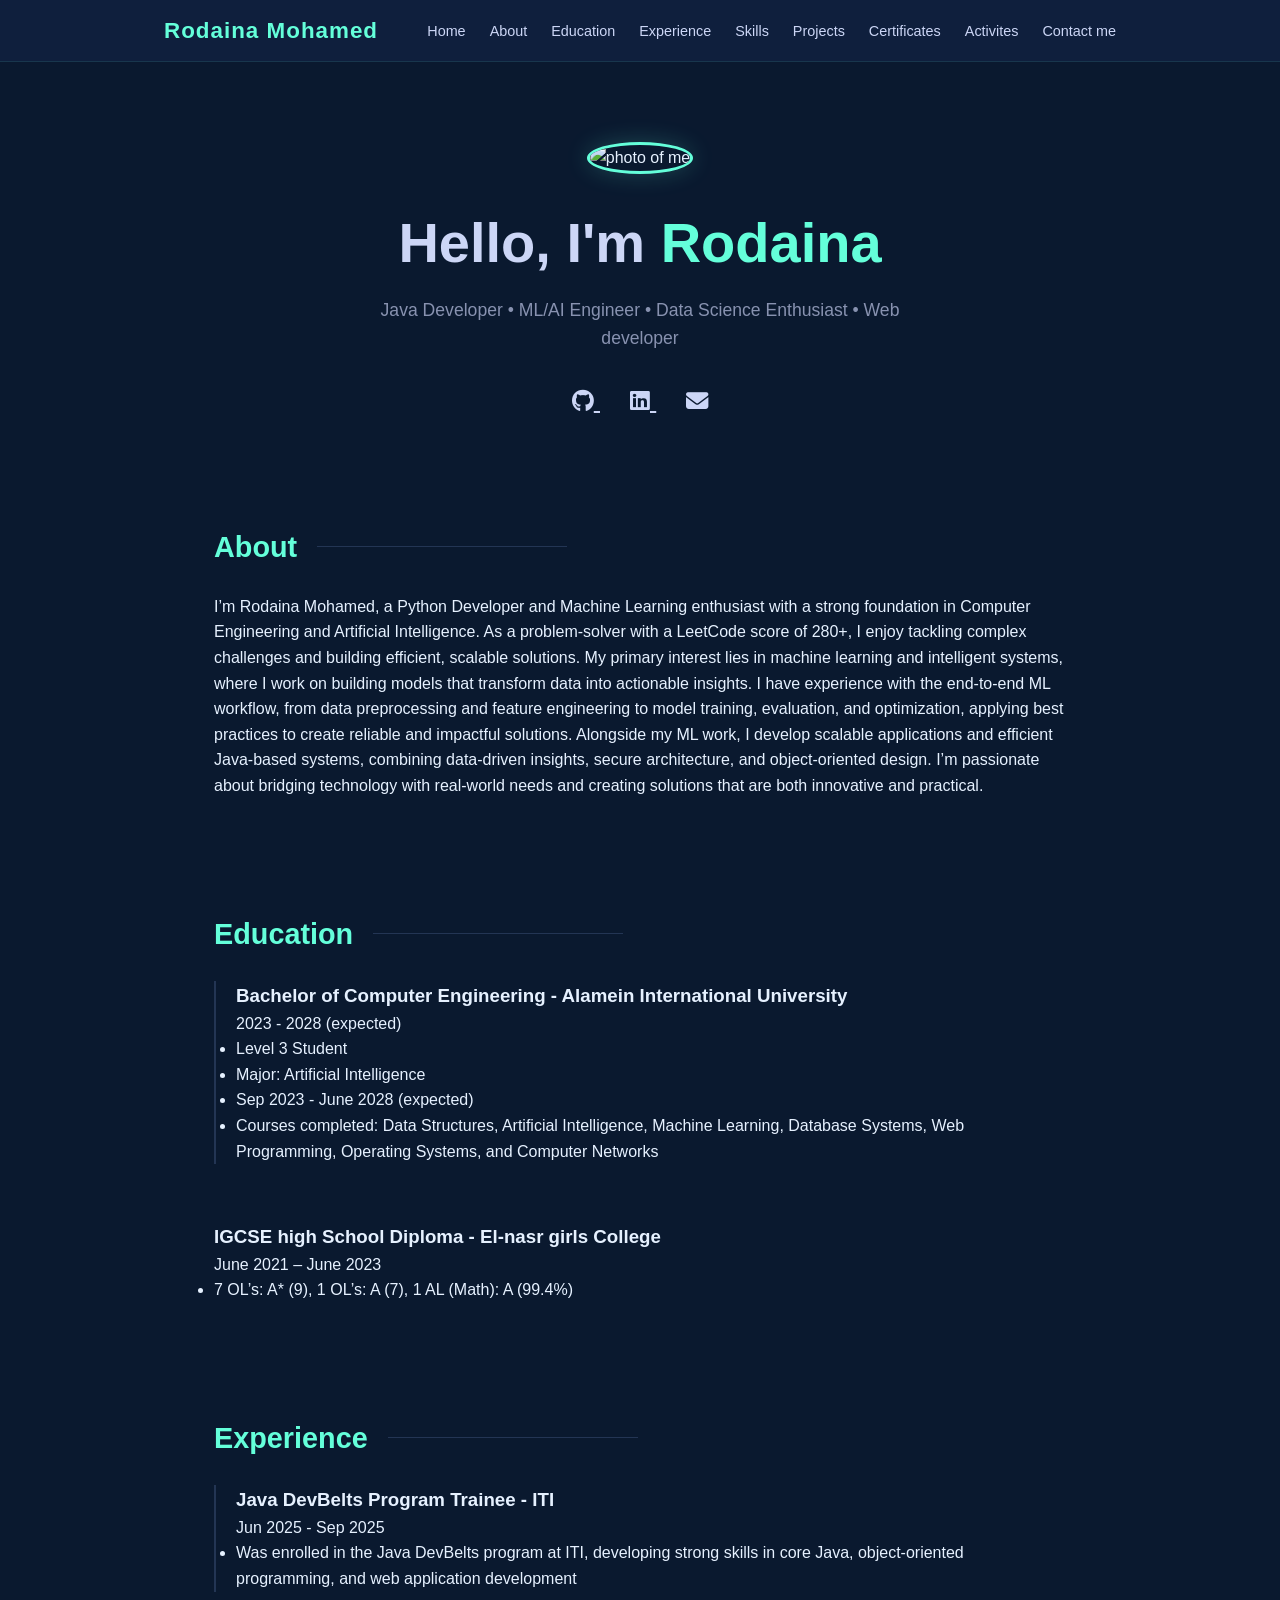
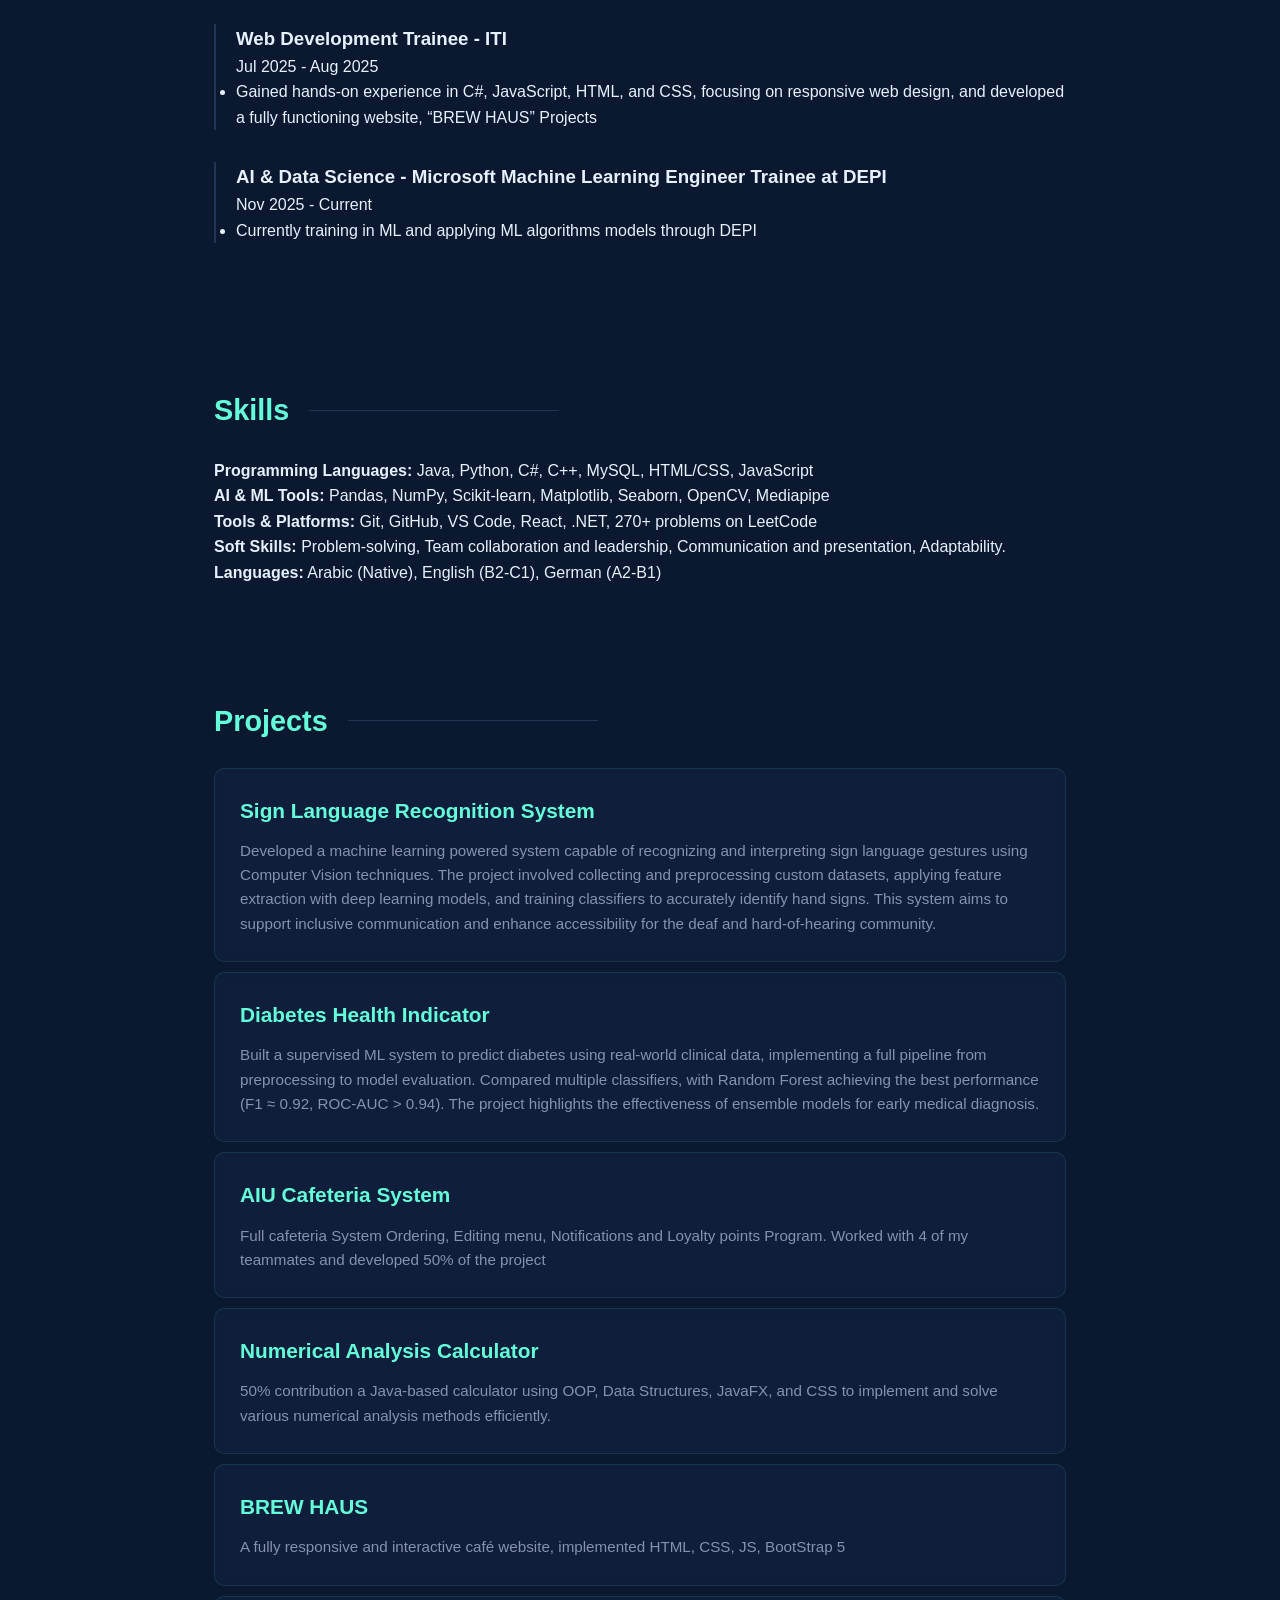
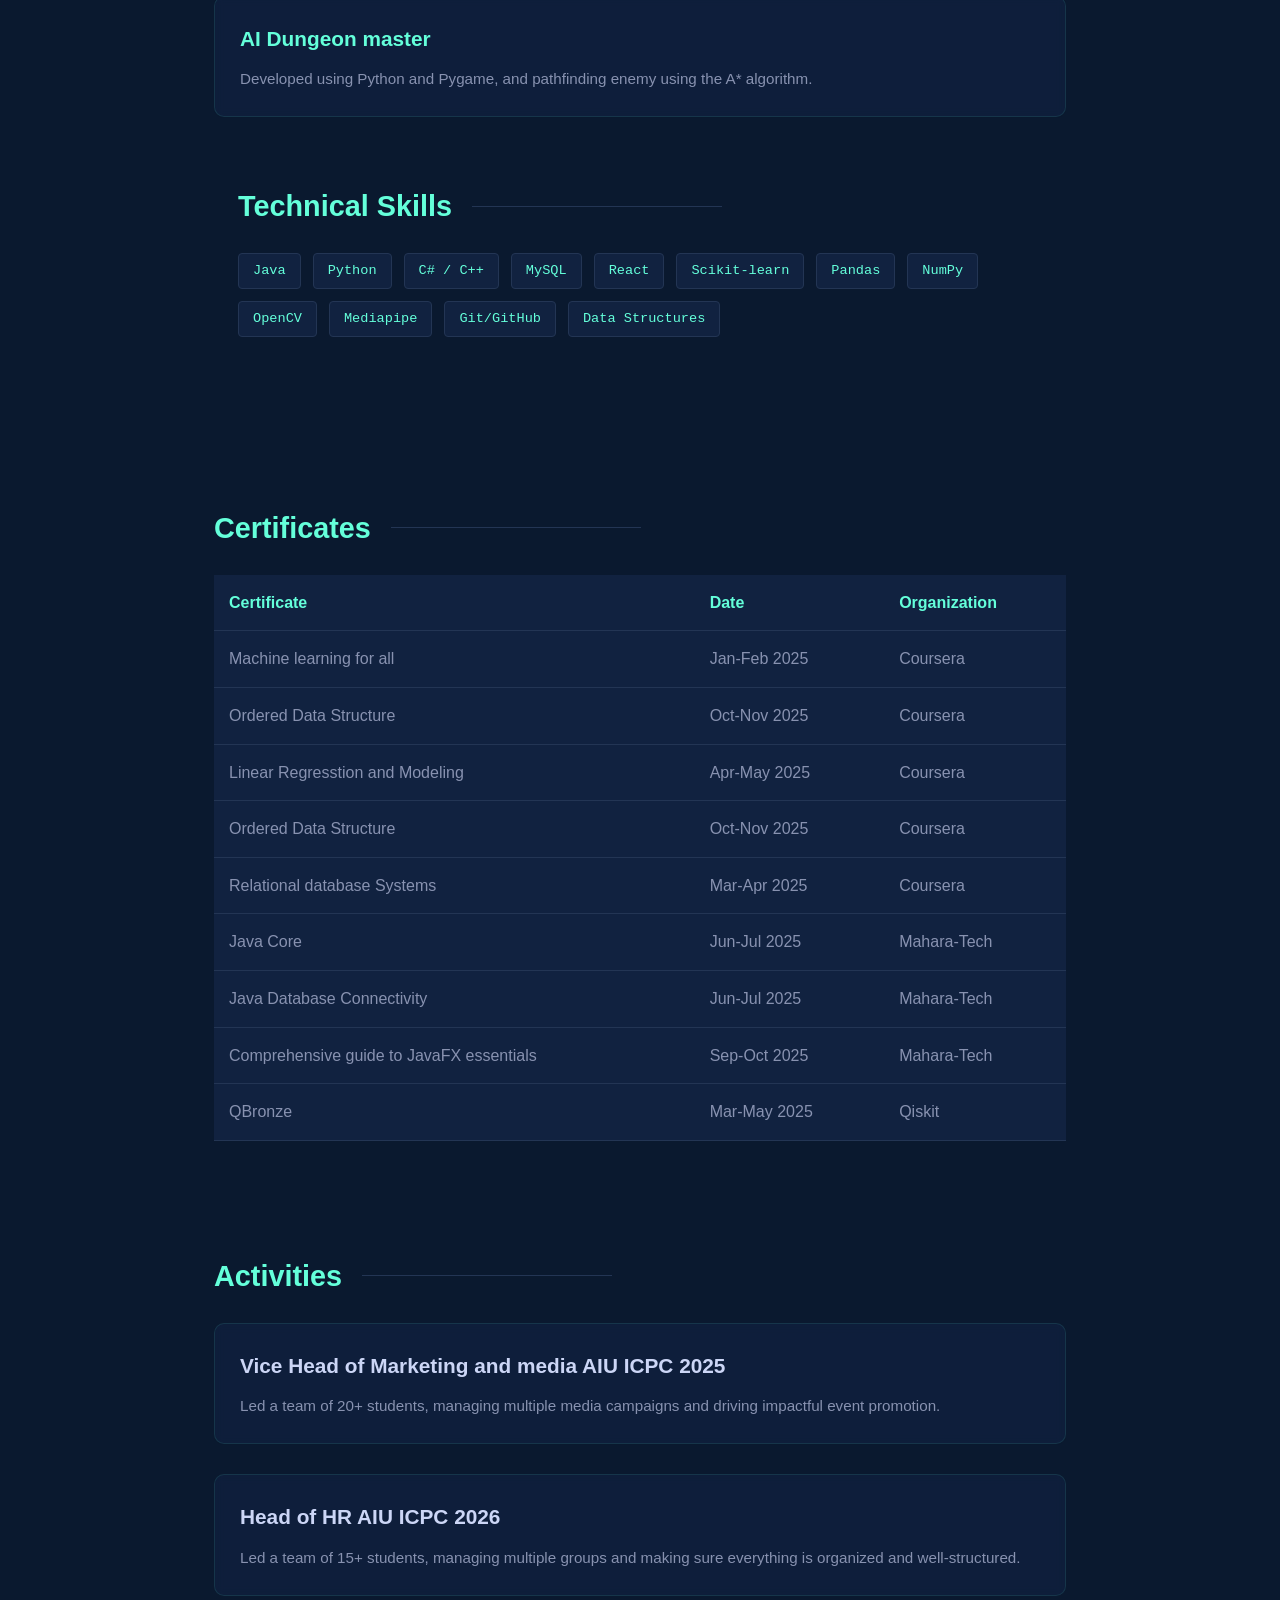
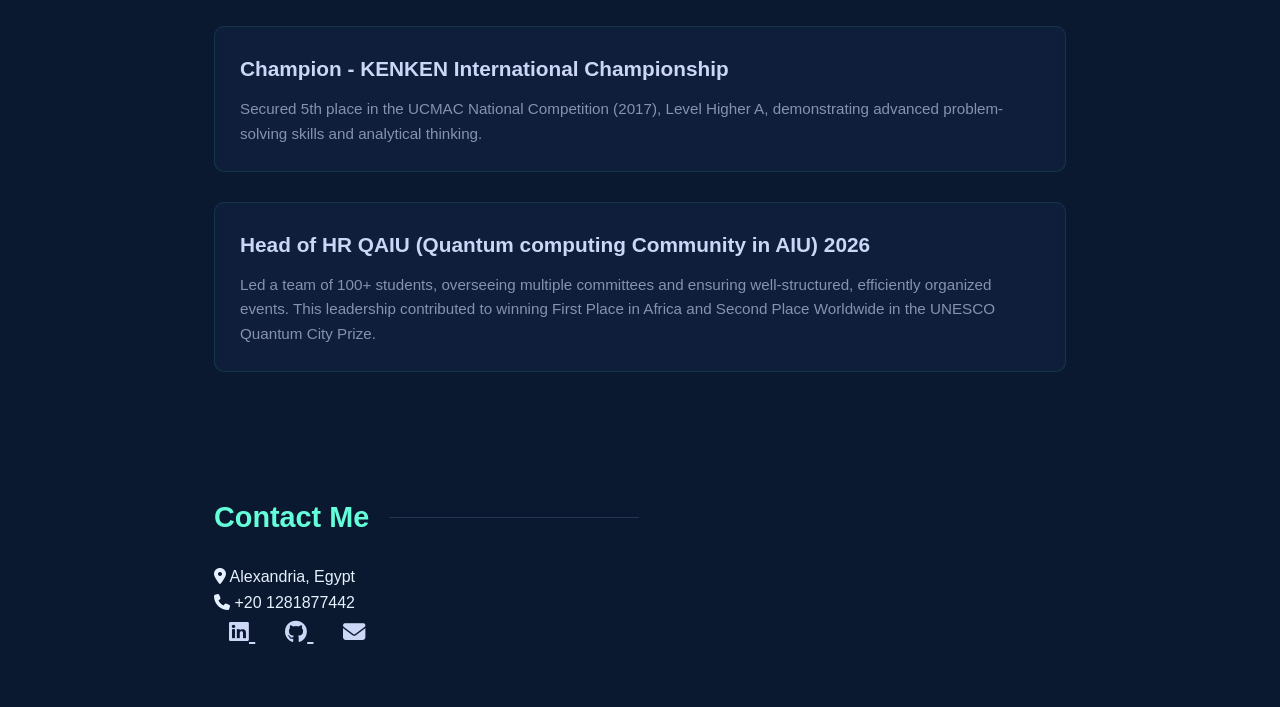
==== index.html @ e422f75c "Add files via upload" ====
<!DOCTYPE html>
<html lang="en">
<head>
  <meta charset="UTF-8" />
  <meta name="viewport" content="width=device-width, initial-scale=1.0"/>
  <title>Rodaina Mohamed Mustafa</title>
  <link rel="stylesheet" href="styles.css" />
  <link rel="stylesheet" href="https://cdnjs.cloudflare.com/ajax/libs/font-awesome/6.5.0/css/all.min.css">
</head>
<body>

  <header>
    <nav class="navbar">
      <div class="logo">Rodaina Mohamed </div>
      <ul class="nav-list">
        <li class="nav-item"><a class="nav-link" href="#home">Home</a></li>
        <li class="nav-item"><a class="nav-link" href="#about">About</a></li>
        <li class="nav-item"><a class="nav-link" href="#education">Education</a></li>
        <li class="nav-item"><a class="nav-link" href="#experience">Experience</a></li>
        <li class="nav-item"><a class="nav-link" href="#skills">Skills</a></li>
        <li class="nav-item"><a class="nav-link" href="#projects">Projects</a></li>
        <li class="nav-item"><a class="nav-link" href="#certificates">Certificates</a></li>
        <li class="nav-item"><a class="nav-link" href="#activities">Activites</a></li>
        <li class="nav-item"><a class="nav-link" href="#contact">Contact me</a></li>
      </ul>
    </nav>
  </header>

<section id="home" class="section hero">
  <div class="hero-content">
    <div class="hero-image">
      <img src="image.jpeg" alt="photo of me">
    </div>
    <h1>Hello, I'm <span>Rodaina</span></h1>
    <p>Java Developer • ML/AI Engineer • Data Science Enthusiast • Web developer</p>
    <div class="socials">
      <a href="https://github.com/Rodyyyyy" target="_blank">
        <i class="fab fa-github"></i>
      </a>
      <a href="https://www.linkedin.com/in/rodaina-mohamed-746714268/" target="_blank">
        <i class="fab fa-linkedin"></i>
      </a>
      <a href="mailto:rodaina.hassan.2024@aiu.edu.eg" target="_blank">
        <i class="fas fa-envelope"></i>
      </a>
    </div>
  </div>
</section>

<section id="about" class="section about">
  <h2>About</h2>
  <p>
I’m Rodaina Mohamed, a Python Developer and Machine Learning enthusiast with a strong foundation in Computer Engineering and Artificial Intelligence. As a problem-solver with a LeetCode score of 280+, I enjoy tackling complex challenges and building efficient, scalable solutions.

My primary interest lies in machine learning and intelligent systems, where I work on building models that transform data into actionable insights. I have experience with the end-to-end ML workflow, from data preprocessing and feature engineering to model training, evaluation, and optimization, applying best practices to create reliable and impactful solutions.

Alongside my ML work, I develop scalable applications and efficient Java-based systems, combining data-driven insights, secure architecture, and object-oriented design. I’m passionate about bridging technology with real-world needs and creating solutions that are both innovative and practical.
  </p>
</section>

<section id="education" class="section education">
  <h2>Education</h2>
  <div class="edu-item">
    <h3>Bachelor of Computer Engineering - Alamein International University</h3>
    <span>2023 - 2028 (expected)</span>
    <ul>
      <li>Level 3 Student</li>
      <li>Major: Artificial Intelligence</li>
      <li>Sep 2023 - June 2028 (expected)</li>
      <li>Courses completed: Data Structures, Artificial Intelligence, Machine Learning, Database Systems, Web Programming, Operating Systems, and Computer Networks</li>
    </ul>
  </div>
  <br>
<h3>IGCSE high School Diploma - El-nasr girls College</h3>
    <span>June 2021 – June 2023</span>
    <ul>
      <li>7 OL’s: A* (9), 1 OL’s: A (7), 1 AL (Math): A    (99.4%)</li>
    </ul>
  </div>

</section>


<section id="experience" class="section experience">
  <h2>Experience</h2>
  <div class="exp-item">
    <h3>Java DevBelts Program Trainee - ITI</h3>
    <span>Jun 2025 - Sep 2025</span>
    <ul>
      <li>Was enrolled in the Java DevBelts program at ITI, 
        developing strong skills in core Java, object-oriented
        programming, and web application development</li>
    </ul>
  </div>
  <div class="exp-item">
    <h3>Web Development Trainee - ITI</h3>
    <span>Jul 2025 - Aug 2025</span>
    <ul>
      <li>Gained hands-on experience in C#, JavaScript, HTML, and CSS, focusing on responsive web design, and
        developed a fully functioning website, “BREW HAUS” Projects</li>
    </ul>
  </div>

<div class="exp-item">
    <h3>AI & Data Science - Microsoft Machine Learning Engineer Trainee at DEPI</h3>
    <span>Nov 2025 - Current</span>
    <ul>
      <li>Currently training in ML and applying ML algorithms models through DEPI</li>
    </ul>
  </div>
</section>

</section>

<section id="skills" class="section skills">
  <h2>Skills</h2>
  <p>
    <strong>Programming Languages:</strong> Java, Python, C#, C++, MySQL, HTML/CSS, JavaScript<br>
    <strong>AI & ML Tools:</strong> Pandas, NumPy, Scikit-learn, Matplotlib, Seaborn, OpenCV, Mediapipe<br>
    <strong>Tools & Platforms:</strong> Git, GitHub, VS Code, React, .NET, 270+ problems on LeetCode<br>
    <strong>Soft Skills:</strong> Problem-solving, Team collaboration and leadership, Communication and presentation, Adaptability.<br>
    <strong>Languages:</strong> Arabic (Native), English (B2-C1), German (A2-B1)
  </p>
</section>



<section id="projects" class="section projects">
  <h2>Projects</h2>


 <a href="https://github.com/Rodyyyyy/Sign-Language-Recognition-" target="_blank" class="project-card">
    <h3>Sign Language Recognition System</h3>
    
    <p>Developed a machine learning powered system capable of recognizing and interpreting 
    sign language gestures using Computer Vision techniques. The project involved collecting 
    and preprocessing custom datasets, applying feature extraction with deep learning models, 
    and training classifiers to accurately identify hand signs. This system aims to support 
    inclusive communication and enhance accessibility for the deaf and hard-of-hearing community.</p>
  </a>

   <a href="https://github.com/Rodyyyyy/Diabetes-Health-Indicator-" target="_blank" class="project-card">
    <h3>Diabetes Health Indicator</h3>
    <p>Built a supervised ML system to predict diabetes using real-world clinical data, implementing a full pipeline from preprocessing to model evaluation. Compared multiple classifiers, with Random Forest achieving the best performance (F1 ≈ 0.92, ROC-AUC > 0.94). 
      The project highlights the effectiveness of ensemble models for early medical diagnosis.</p>
  </a>

  <a href="https://github.com/Rodyyyyy/AIU-Cafeteria-" target="_blank" class="project-card">
    <h3>AIU Cafeteria System</h3>
    <p>Full cafeteria System Ordering, Editing menu, Notifications and Loyalty points Program. Worked with 4 of my teammates and developed 50% of the project</p>
  </a>

  <a href="https://github.com/Rodyyyyy/Numerical-Analysis-Calculator-" target="_blank" class="project-card">
    <h3>Numerical Analysis Calculator</h3>
    <p>50% contribution a Java-based calculator using OOP, Data Structures, JavaFX, and CSS to implement and solve various numerical analysis methods efficiently.</p>
  </a>

  <a href="https://github.com/Rodyyyyy/BREW-HAUS" target="_blank" class="project-card">
    <h3>BREW HAUS</h3>
    <p>A fully responsive and interactive café website, implemented HTML, CSS, JS, BootStrap 5</p>
  </a>

  <a href="https://github.com/Rodyyyyy/AI-Dungeon-Master" target="_blank" class="project-card">
    <h3>AI Dungeon master</h3>
    <p>Developed using Python and Pygame, and pathfinding enemy using the A* algorithm.</p>
  </a>

  <section id="skills" class="section">
  <h2>Technical Skills</h2>
  <div class="skills-container">
    <span class="skill-tag">Java</span>
    <span class="skill-tag">Python</span>
    <span class="skill-tag">C# / C++</span>
    <span class="skill-tag">MySQL</span>
    <span class="skill-tag">React</span>
    <span class="skill-tag">Scikit-learn</span>
    <span class="skill-tag">Pandas</span>
    <span class="skill-tag">NumPy</span>
    <span class="skill-tag">OpenCV</span>
    <span class="skill-tag">Mediapipe</span>
    <span class="skill-tag">Git/GitHub</span>
    <span class="skill-tag">Data Structures</span>
  </div>
</section>
 
</section>

<section id="certificates" class="section certificates">
  <h2>Certificates</h2>
  <table class="cert-table">
    <thead>
      <tr>
        <th>Certificate</th>
        <th>Date</th>
        <th>Organization</th>
      </tr>
    </thead>
    <tbody>
      <tr>
        <td>Machine learning for all</td>
        <td>Jan-Feb 2025</td>
        <td>Coursera</td>
      </tr>
      <tr>
        <td>Ordered Data Structure</td>
        <td>Oct-Nov 2025</td>
        <td>Coursera</td>
      </tr>
      <tr>
        <td>Linear Regresstion and Modeling </td>
        <td>Apr-May 2025</td>
        <td>Coursera</td>
      </tr>
      <tr>
        <td>Ordered Data Structure</td>
        <td>Oct-Nov 2025</td>
        <td>Coursera</td>
      </tr>
      <tr>
        <td>Relational database Systems</td>
        <td>Mar-Apr 2025</td>
        <td>Coursera</td>
      </tr>
      <tr>
        <td>Java Core</td>
        <td>Jun-Jul 2025</td>
        <td>Mahara-Tech</td>
      </tr>
      <tr>
        <td>Java Database Connectivity</td>
        <td>Jun-Jul 2025</td>
        <td>Mahara-Tech</td>
      </tr>
       <tr>
        <td>Comprehensive guide to JavaFX essentials</td>
        <td>Sep-Oct 2025</td>
        <td>Mahara-Tech</td>
      </tr>
      <tr>
        <td>QBronze</td>
        <td>Mar-May 2025</td>
        <td>Qiskit</td>
      </tr>
    </tbody>
  </table>
</section>

<section id="activities" class="section">
  <h2>Activities</h2>
  <div class="card-grid">
    
    <div class="act-card">
      <h3>Vice Head of Marketing and media AIU ICPC 2025</h3>
      <p>Led a team of 20+ students, managing multiple media campaigns and driving impactful event promotion.</p>
    </div>

    <div class="act-card">
      <h3>Head of HR AIU ICPC 2026</h3>
      <p>Led a team of 15+ students, managing multiple groups and making sure everything is organized and well-structured.</p>
    </div>

    <div class="act-card">
      <h3>Champion - KENKEN International Championship</h3>
      <p>Secured 5th place in the UCMAC National Competition (2017), Level Higher A, demonstrating advanced problem-solving skills and analytical thinking.</p>
    </div>

    <div class="act-card">
      <h3>Head of HR QAIU (Quantum computing Community in AIU) 2026</h3>
      <p>Led a team of 100+ students, overseeing multiple committees and ensuring well-structured, efficiently organized events. This leadership contributed to winning First Place in Africa and Second Place Worldwide in the UNESCO Quantum City Prize.</p>
    </div>

  </div>
</section>

<section id="contact" class="section contact">
  <h2>Contact Me</h2>
  <p><i class="fas fa-map-marker-alt"></i> Alexandria, Egypt</p>
  <p><i class="fas fa-phone"></i> +20 1281877442</p>
  <div class="socials">
    <a href="https://www.linkedin.com/in/rodaina-mohamed-746714268/" target="_blank">
      <i class="fab fa-linkedin"></i> 
    </a>
    <a href="https://github.com/Rodyyyyy" target="_blank">
      <i class="fab fa-github"></i>
    </a>
    <a href="mailto:rodaina.hassan.2024@aiu.edu.eg">
      <i class="fas fa-envelope"></i>
    </a>
  </div>
</section>

</body>
</html>
---- styles.css ----
* {
  box-sizing: border-box;
  margin: 0;
  padding: 0;
}

::-webkit-scrollbar {
  width: 10px;
}

::-webkit-scrollbar-track {
  background: #0a192f;
}

::-webkit-scrollbar-thumb {
  background: #233554;
  border-radius: 10px;
  border: 2.5px solid #0a192f;
}

::-webkit-scrollbar-thumb:hover {
  background: #64ffda;
}

html {
  scroll-behavior: smooth;
}

body {
  font-family: 'Segoe UI', Roboto, -apple-system, sans-serif;
  line-height: 1.6;
  color: #e6f1ff;
  background-color: #0a192f;
  overflow-x: hidden;
}

header {
  background-color: rgba(17, 34, 64, 0.85);
  backdrop-filter: blur(10px);
  -webkit-backdrop-filter: blur(10px);
  color: #e6f1ff;
  position: sticky;
  top: 0;
  z-index: 100;
  border-bottom: 1px solid rgba(100, 255, 218, 0.1);
}

.navbar {
  max-width: 1000px;
  margin: 0 auto;
  padding: 0.8rem 1.5rem;
  display: flex;
  justify-content: space-between;
  align-items: center;
}

.logo {
  font-size: 1.4rem;
  font-weight: bold;
  color: #64ffda;
  letter-spacing: 1px;
}

.nav-list {
  list-style: none;
  display: flex;
  align-items: center;
}

.nav-item + .nav-item {
  margin-left: 1.5rem;
}

.nav-link {
  text-decoration: none;
  color: #ccd6f6;
  font-size: 0.9rem;
  font-weight: 500;
  transition: 0.3s;
}

.nav-link:hover {
  color: #64ffda;
}

.section {
  padding: 3.5rem 1.5rem;
  max-width: 900px;
  margin: 0 auto;
}

h2 {
  font-size: 1.8rem;
  margin-bottom: 1.5rem;
  color: #64ffda;
  display: flex;
  align-items: center;
}

h2::after {
  content: "";
  display: block;
  width: 100%;
  max-width: 250px;
  height: 1px;
  background: #233554;
  margin-left: 20px;
}

.hero {
  text-align: center;
  padding: 5rem 1.5rem 3rem 1.5rem;
}

.hero-image img {
  width: 180px;
  height: 180px;
  object-fit: cover;
  border-radius: 50%;
  border: 3px solid #64ffda;
  box-shadow: 0 0 25px rgba(100, 255, 218, 0.2);
  margin-bottom: 1.5rem;
}

.hero h1 {
  font-size: clamp(2rem, 5vw, 3.5rem);
  margin-bottom: 0.5rem;
  color: #ccd6f6;
}

.hero h1 span {
  color: #64ffda;
}

.hero p {
  font-size: 1.1rem;
  color: #8892b0;
  max-width: 600px;
  margin: 0 auto 2rem;
}

.btn {
  padding: 0.8rem 1.8rem;
  border: 1px solid #64ffda;
  color: #64ffda;
  text-decoration: none;
  border-radius: 4px;
  margin: 0 10px;
  transition: 0.3s;
  font-size: 0.9rem;
  display: inline-block;
}

.btn:hover {
  background: rgba(100, 255, 218, 0.1);
  transform: translateY(-2px);
}

.btn.primary {
  background: rgba(100, 255, 218, 0.05);
}

.skills-container {
  display: flex;
  flex-wrap: wrap;
  gap: 12px;
}

.skill-tag {
  background: #112240;
  border: 1px solid #233554;
  color: #64ffda;
  padding: 6px 14px;
  border-radius: 4px;
  font-size: 0.85rem;
  font-family: 'Courier New', Courier, monospace;
}

.edu-item,
.exp-item {
  margin-bottom: 2rem;
  padding-left: 20px;
  border-left: 2px solid #233554;
}

.card-grid {
  display: flex;
  flex-direction: column;
  gap: 20px;
  width: 100%;
}

.project-card,
.act-card {
  display: block;
  background: rgba(17, 34, 64, 0.7);
  backdrop-filter: blur(5px);
  padding: 25px;
  border-radius: 10px;
  text-decoration: none;
  color: #e6f1ff;
  border: 1px solid rgba(100, 255, 218, 0.1);
  transition: all 0.3s ease;
  margin-bottom: 10px;
}

.project-card:hover,
.act-card:hover {
  transform: translateY(-5px);
  border-color: #64ffda;
  background: rgba(17, 34, 64, 0.9);
  box-shadow: 0 0 20px rgba(100, 255, 218, 0.15);
}

.project-card h3,
.act-card h3 {
  color: #64ffda;
  margin-bottom: 12px;
  font-size: 1.3rem;
}

.act-card h3 {
  color: #ccd6f6;
}

.project-card p,
.act-card p {
  color: #8892b0;
  font-size: 0.95rem;
  line-height: 1.6;
}

.tech-tags {
  margin-top: 15px;
  display: flex;
  flex-wrap: wrap;
  gap: 15px;
  font-family: monospace;
  font-size: 0.8rem;
  color: #64ffda;
}

.table-wrapper {
  overflow-x: auto;
}

.cert-table {
  width: 100%;
  border-collapse: collapse;
  background: #112240;
  margin-top: 1rem;
}

.cert-table th,
.cert-table td {
  padding: 15px;
  text-align: left;
  border-bottom: 1px solid #233554;
}

.cert-table th {
  color: #64ffda;
  font-weight: 600;
}

.cert-table td {
  color: #8892b0;
}

.socials a {
  color: #ccd6f6;
  font-size: 1.4rem;
  margin: 0 15px;
  transition: 0.3s;
}

.socials a:hover {
  color: #64ffda;
  transform: translateY(-3px);
}

@media (max-width: 768px) {
  .navbar {
    padding: 1rem;
  }
  .nav-list {
    display: none;
  }
  .section {
    padding: 2.5rem 1.5rem;
  }
  h2::after {
    width: 50px;
  }
  .cert-table {
    font-size: 0.8rem;
  }
}
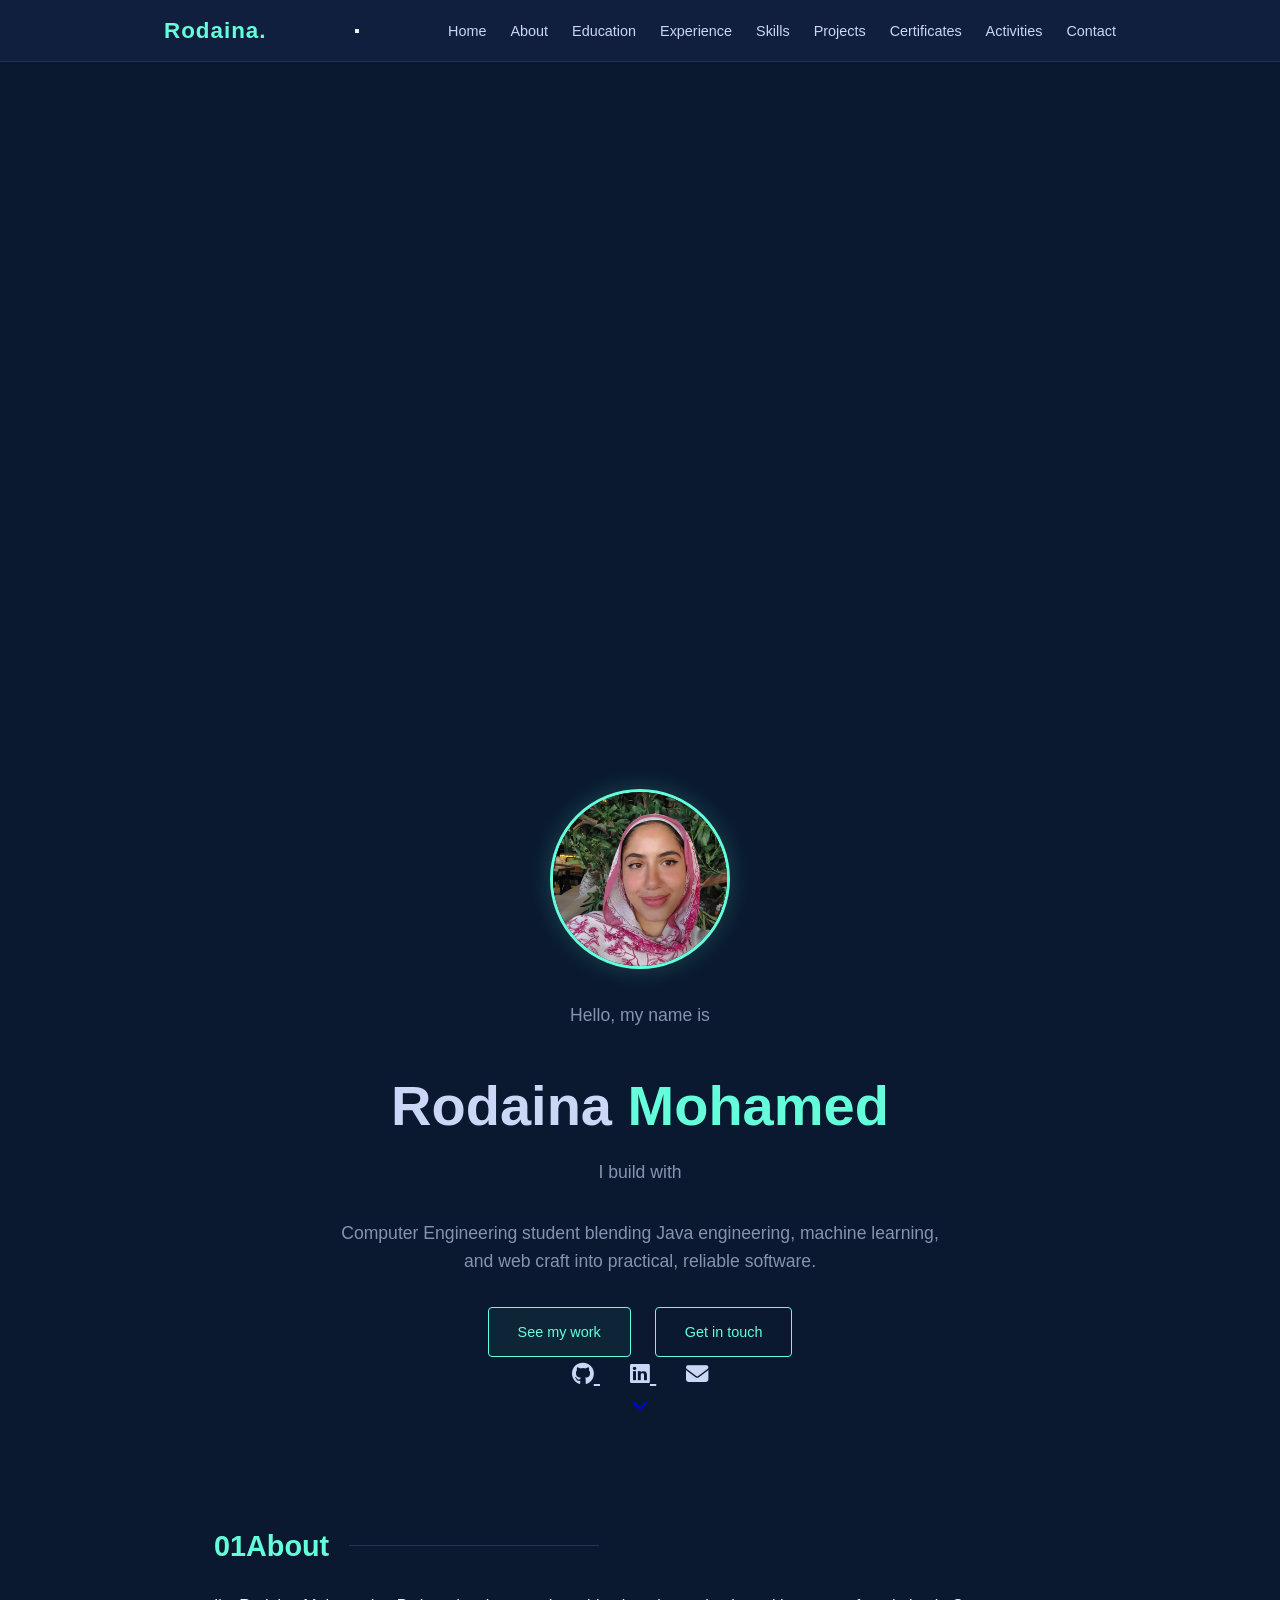
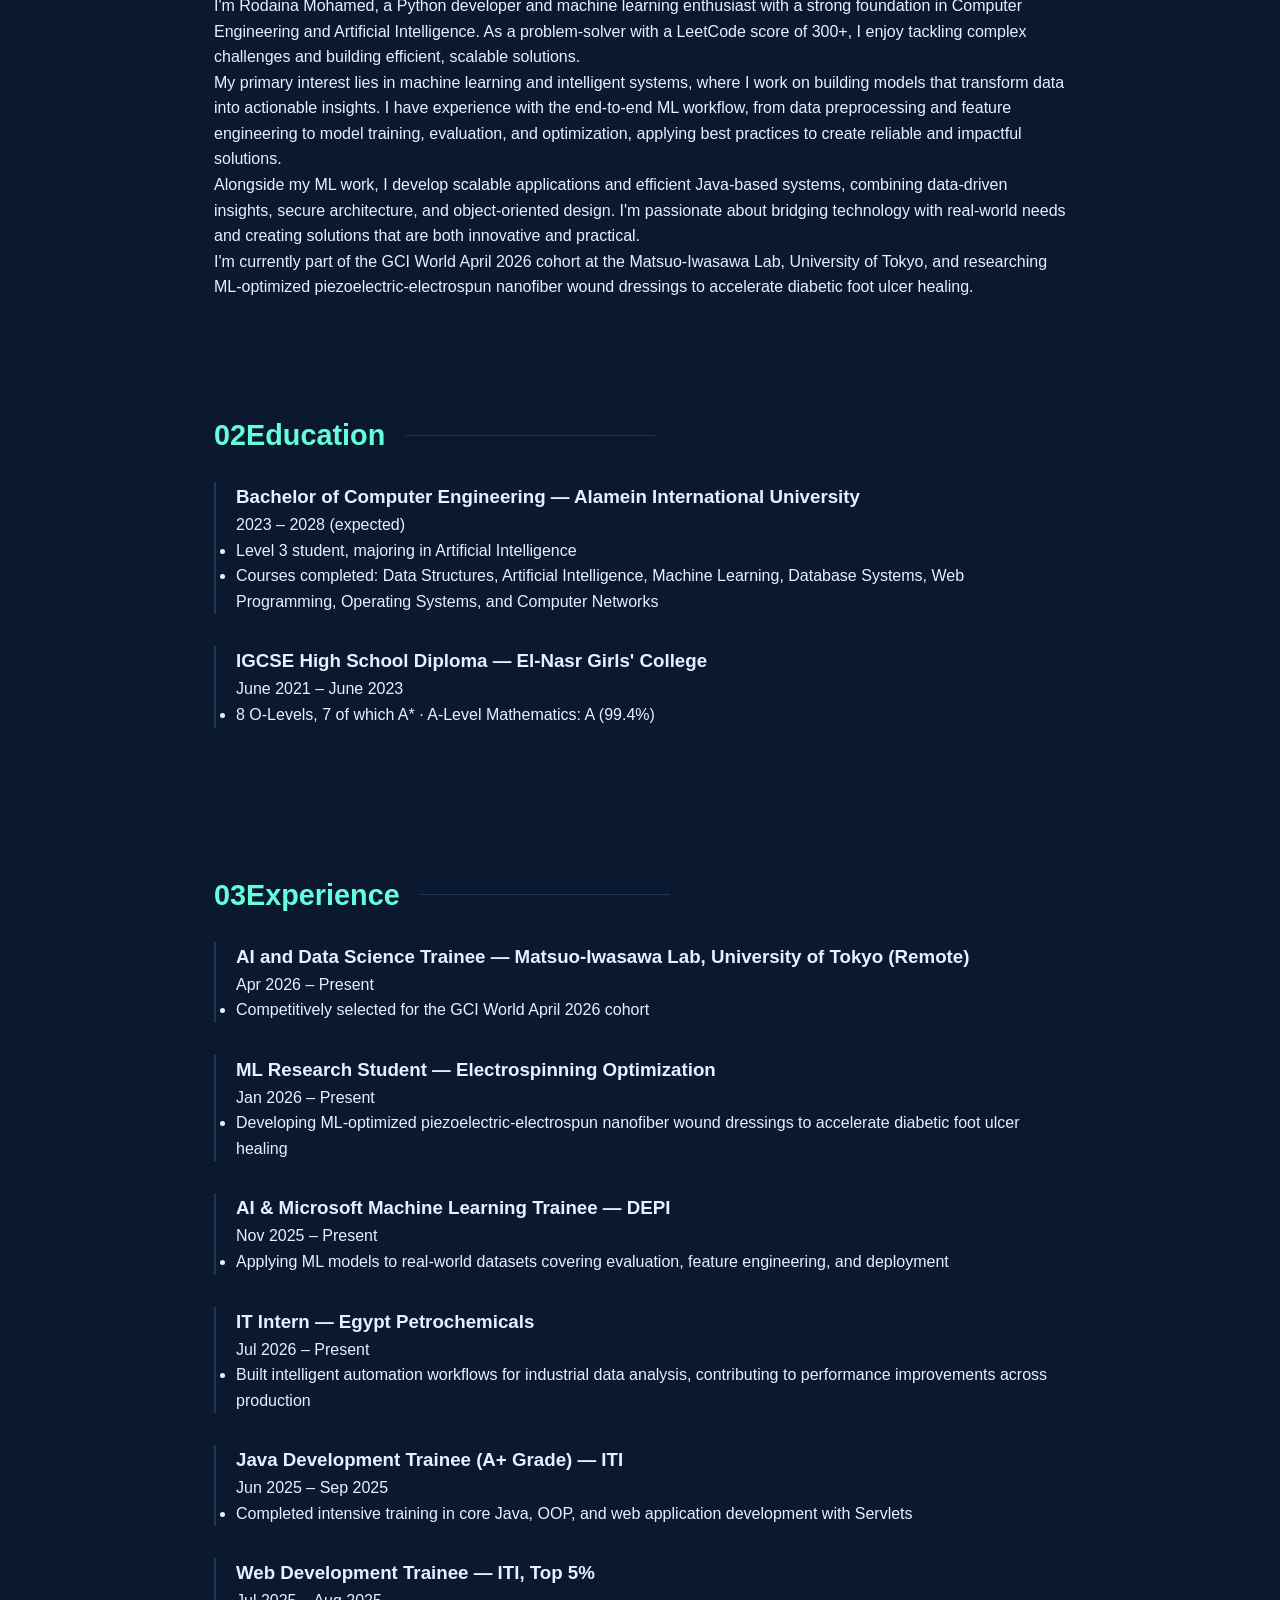
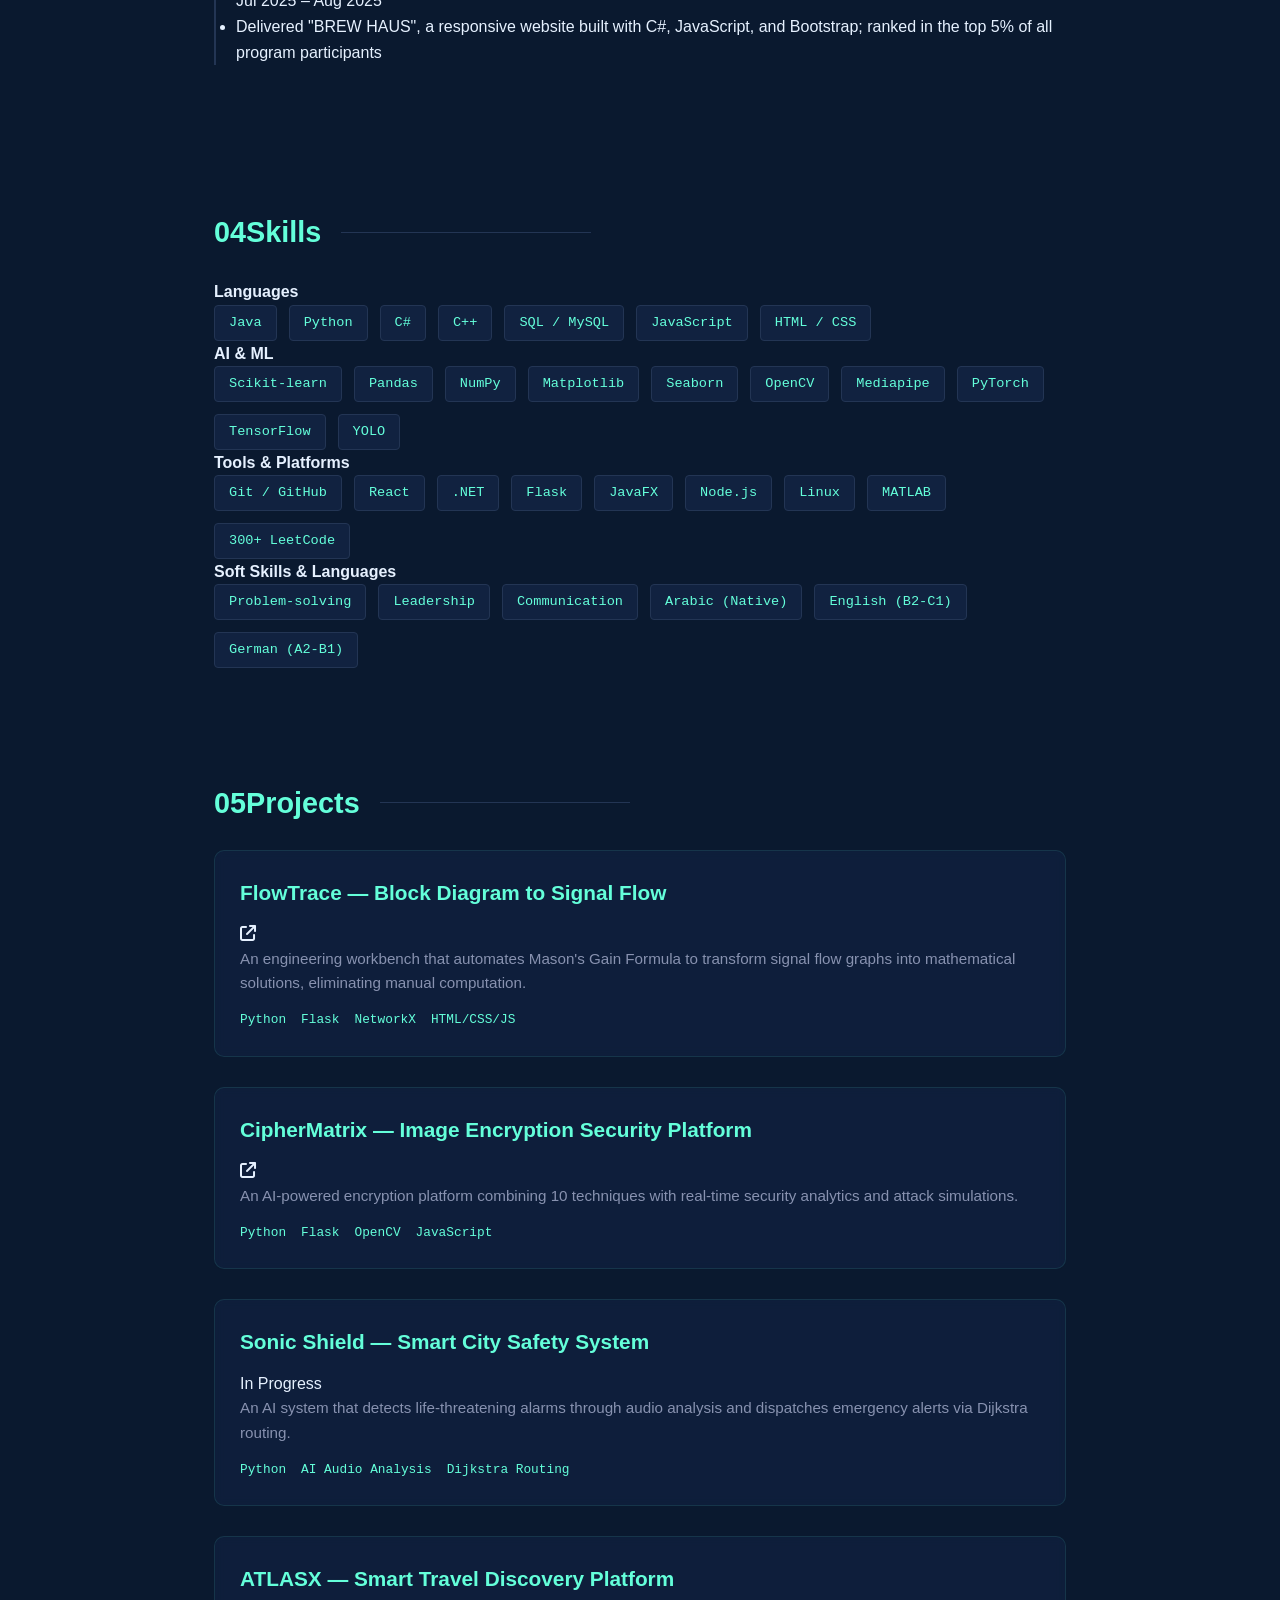
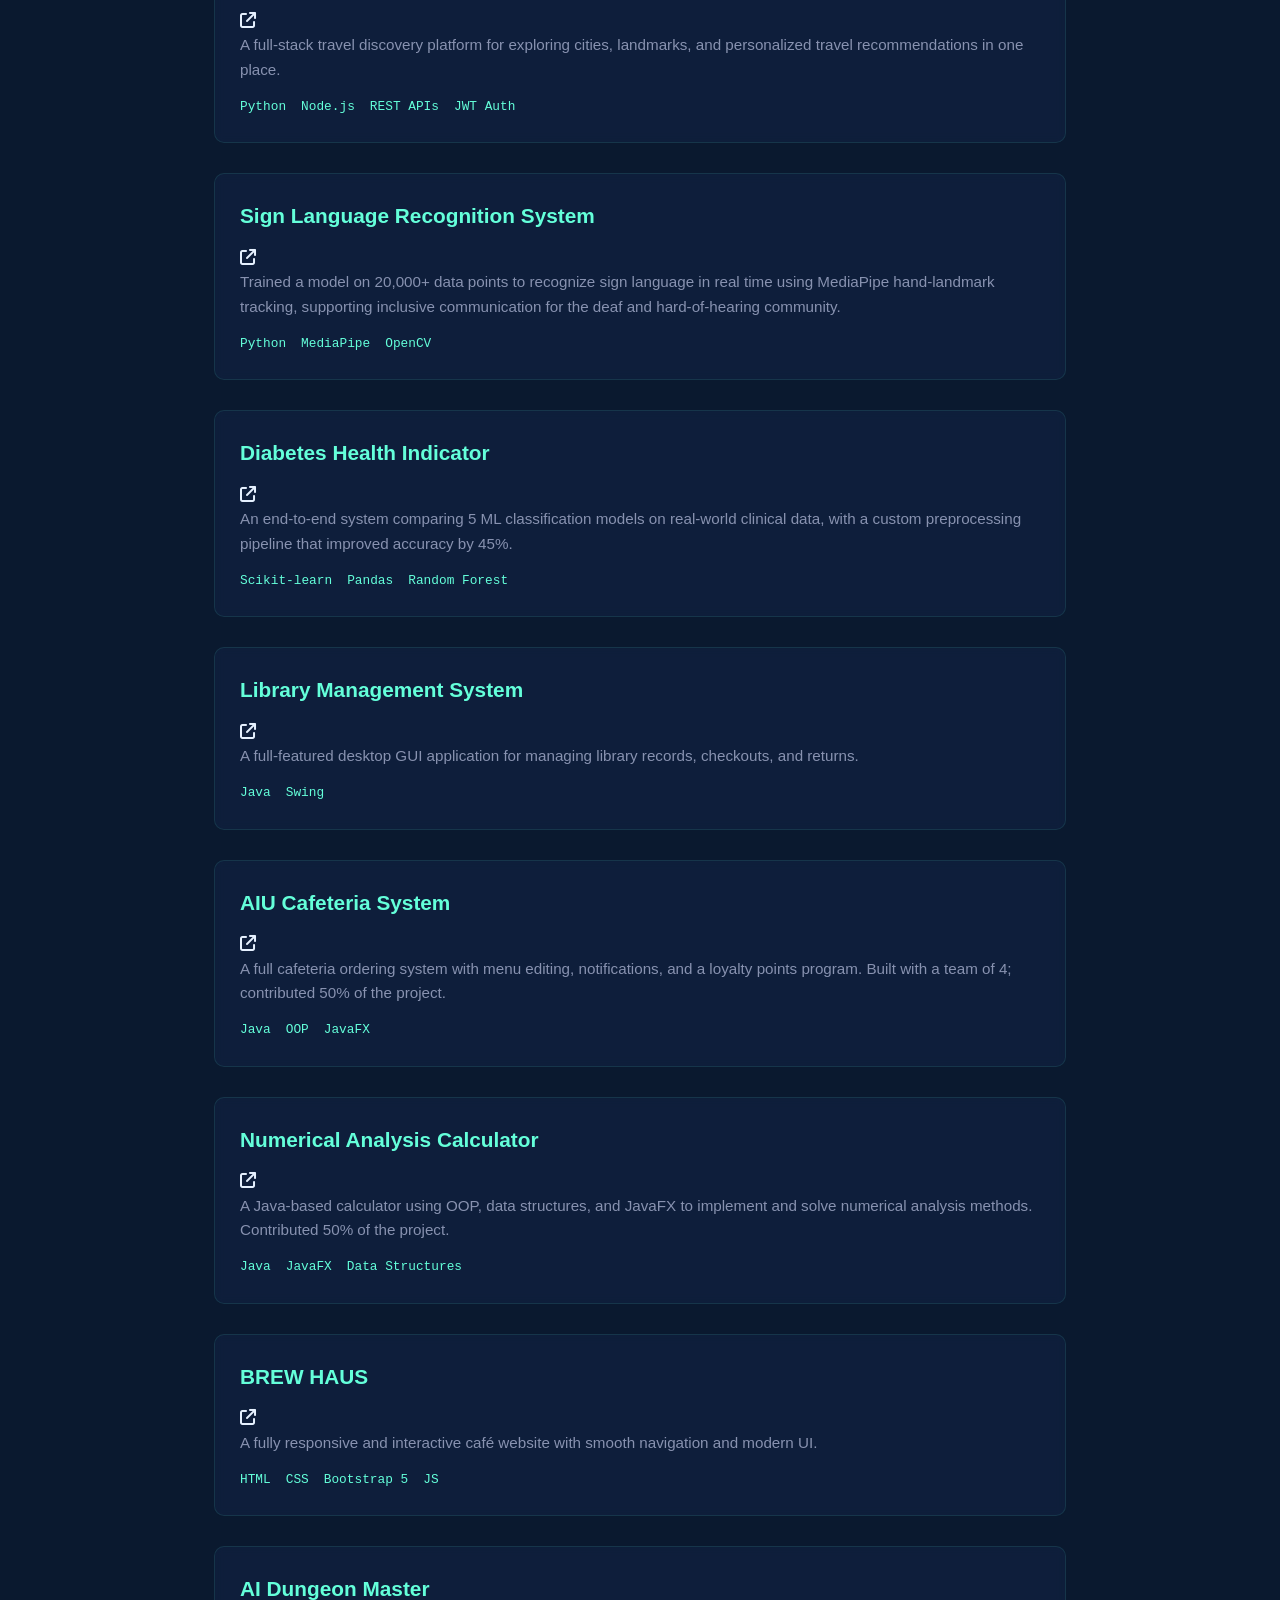
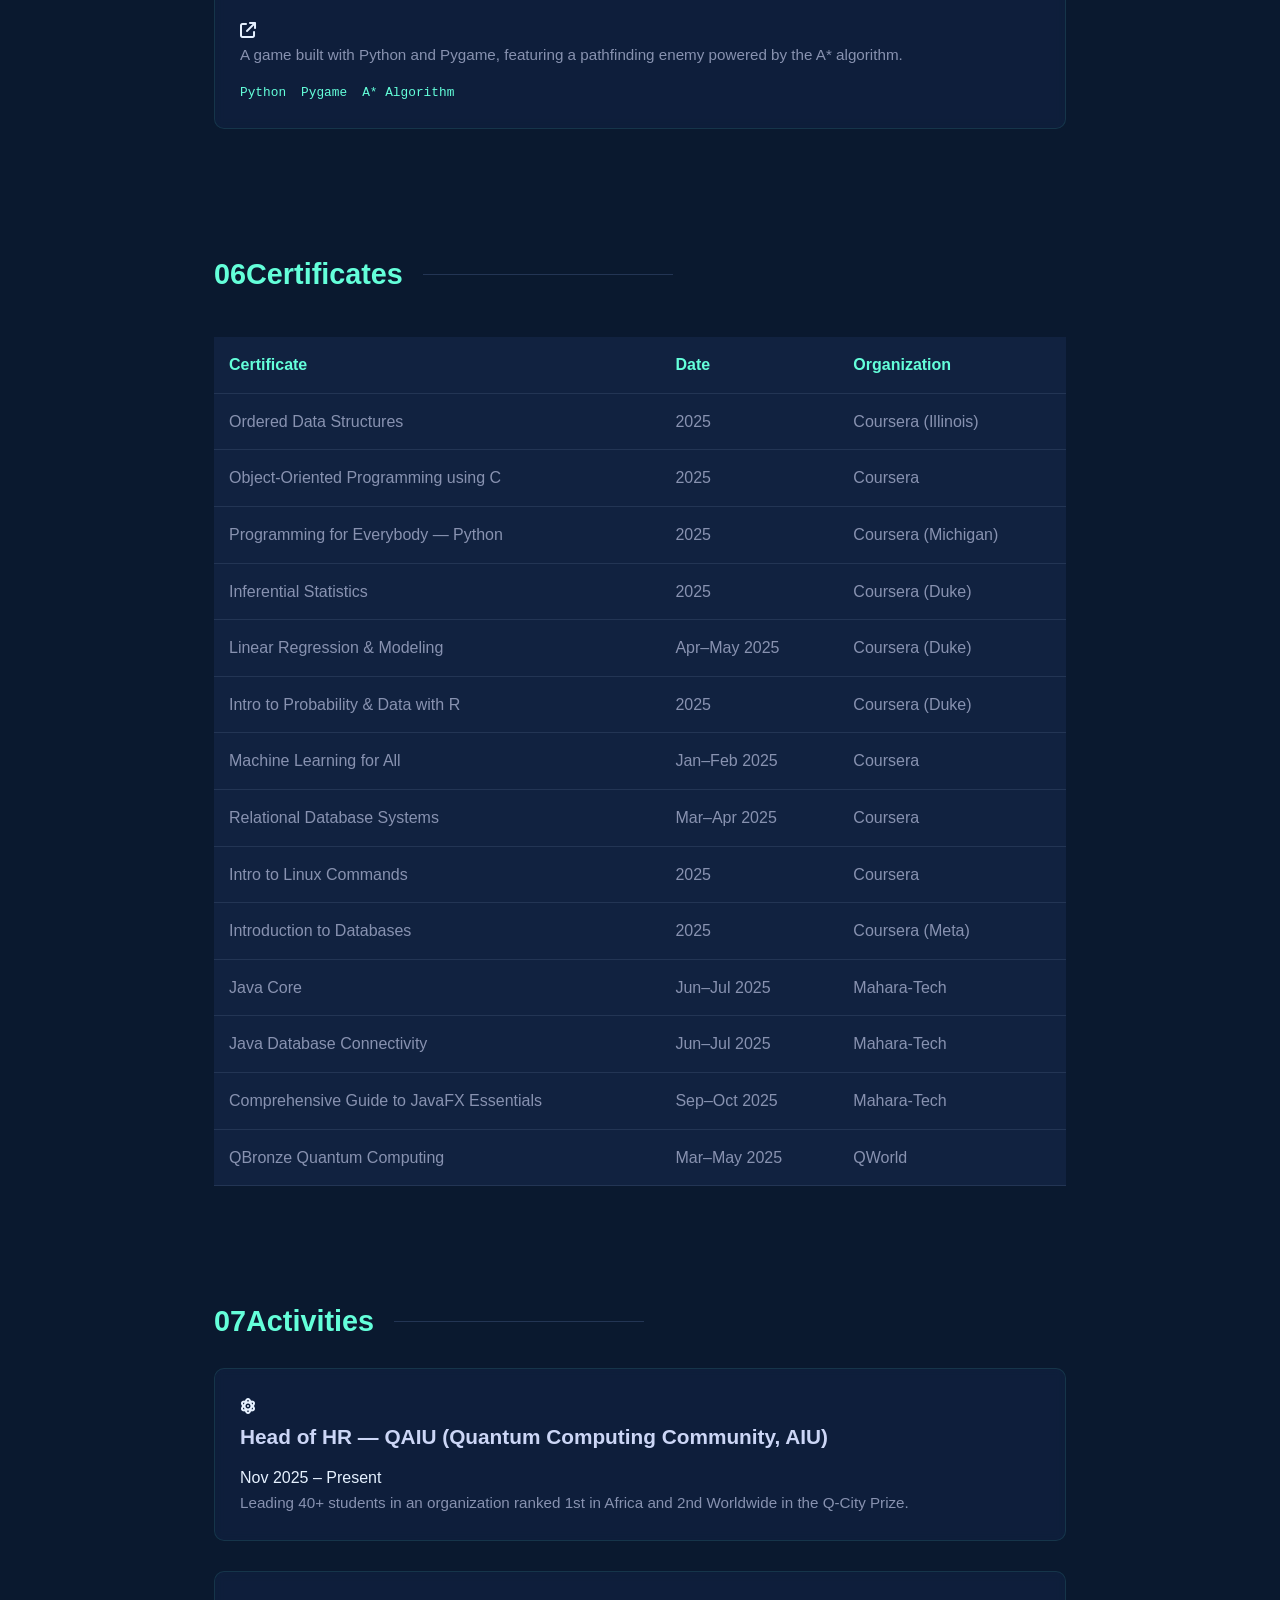
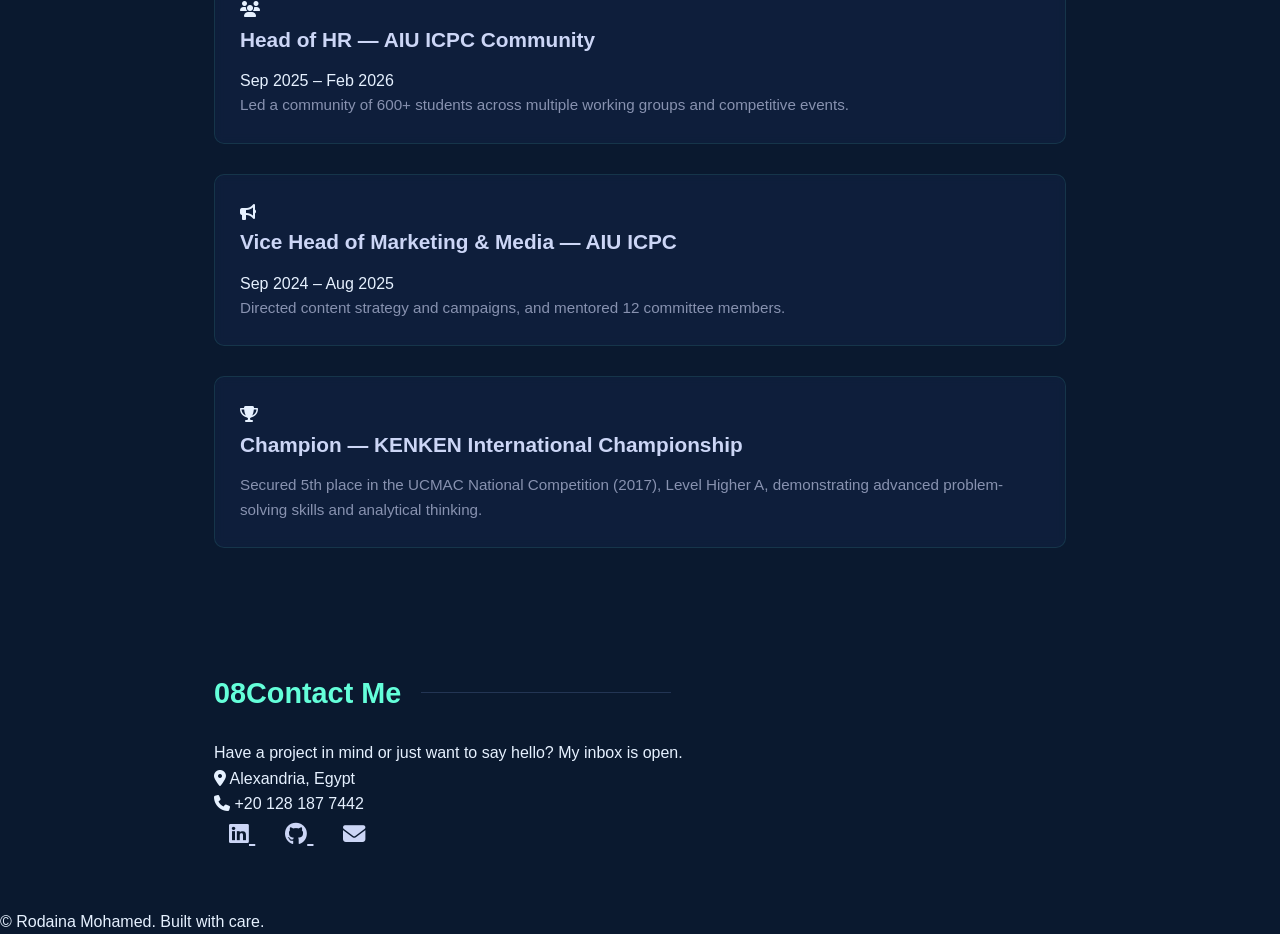
==== commit 9f9767e6: "Update index.html" ====
--- a/index.html
+++ b/index.html
@@ -5,14 +5,22 @@
   <meta name="viewport" content="width=device-width, initial-scale=1.0"/>
   <title>Rodaina Mohamed Mustafa</title>
   <link rel="stylesheet" href="styles.css" />
+  <link rel="preconnect" href="https://fonts.googleapis.com">
+  <link rel="preconnect" href="https://fonts.gstatic.com" crossorigin>
+  <link href="https://fonts.googleapis.com/css2?family=Space+Grotesk:wght@400;500;600;700&family=Inter:wght@400;500;600&family=JetBrains+Mono:wght@400;500&display=swap" rel="stylesheet">
   <link rel="stylesheet" href="https://cdnjs.cloudflare.com/ajax/libs/font-awesome/6.5.0/css/all.min.css">
 </head>
 <body>
 
+  <div class="progress-bar" id="progressBar"></div>
+
   <header>
     <nav class="navbar">
-      <div class="logo">Rodaina Mohamed </div>
-      <ul class="nav-list">
+      <div class="logo">Rodaina<span>.</span></div>
+      <button class="nav-toggle" id="navToggle" aria-label="Toggle menu">
+        <span></span><span></span><span></span>
+      </button>
+      <ul class="nav-list" id="navList">
         <li class="nav-item"><a class="nav-link" href="#home">Home</a></li>
         <li class="nav-item"><a class="nav-link" href="#about">About</a></li>
         <li class="nav-item"><a class="nav-link" href="#education">Education</a></li>
@@ -20,274 +28,388 @@
         <li class="nav-item"><a class="nav-link" href="#skills">Skills</a></li>
         <li class="nav-item"><a class="nav-link" href="#projects">Projects</a></li>
         <li class="nav-item"><a class="nav-link" href="#certificates">Certificates</a></li>
-        <li class="nav-item"><a class="nav-link" href="#activities">Activites</a></li>
-        <li class="nav-item"><a class="nav-link" href="#contact">Contact me</a></li>
+        <li class="nav-item"><a class="nav-link" href="#activities">Activities</a></li>
+        <li class="nav-item"><a class="nav-link" href="#contact">Contact</a></li>
       </ul>
     </nav>
   </header>
 
-<section id="home" class="section hero">
-  <div class="hero-content">
-    <div class="hero-image">
-      <img src="image.jpeg" alt="photo of me">
-    </div>
-    <h1>Hello, I'm <span>Rodaina</span></h1>
-    <p>Java Developer • ML/AI Engineer • Data Science Enthusiast • Web developer</p>
+  <section id="home" class="section hero">
+    <div class="hero-bg" aria-hidden="true">
+      <svg class="hero-network" viewBox="0 0 800 600" preserveAspectRatio="xMidYMid slice">
+        <g class="net-lines"></g>
+        <g class="net-nodes"></g>
+      </svg>
+    </div>
+    <div class="hero-content reveal">
+      <div class="hero-image">
+        <img src="image.jpeg" alt="photo of Rodaina Mohamed">
+        <span class="hero-ring"></span>
+      </div>
+      <p class="eyebrow">Hello, my name is</p>
+      <h1>Rodaina <span>Mohamed</span></h1>
+      <p class="role-line">
+        <span class="role-static">I build with</span>
+        <span class="role-rotator" id="roleRotator"></span>
+      </p>
+      <p class="hero-sub">Computer Engineering student blending Java engineering, machine learning, and web craft into practical, reliable software.</p>
+      <div class="hero-actions">
+        <a href="#projects" class="btn primary">See my work</a>
+        <a href="#contact" class="btn ghost">Get in touch</a>
+      </div>
+      <div class="socials">
+        <a href="https://github.com/Rodyyyyy" target="_blank" aria-label="GitHub">
+          <i class="fab fa-github"></i>
+        </a>
+        <a href="https://www.linkedin.com/in/rodaina-mohamed-746714268/" target="_blank" aria-label="LinkedIn">
+          <i class="fab fa-linkedin"></i>
+        </a>
+        <a href="mailto:rodaina.hassan.2024@aiu.edu.eg" target="_blank" aria-label="Email">
+          <i class="fas fa-envelope"></i>
+        </a>
+      </div>
+    </div>
+    <a href="#about" class="scroll-cue" aria-label="Scroll down"><i class="fas fa-chevron-down"></i></a>
+  </section>
+
+  <section id="about" class="section about reveal">
+    <h2><span class="section-index">01</span>About</h2>
+    <p>
+      I'm Rodaina Mohamed, a Python developer and machine learning enthusiast with a strong foundation in
+      Computer Engineering and Artificial Intelligence. As a problem-solver with a LeetCode score of 300+,
+      I enjoy tackling complex challenges and building efficient, scalable solutions.
+    </p>
+    <p>
+      My primary interest lies in machine learning and intelligent systems, where I work on building models
+      that transform data into actionable insights. I have experience with the end-to-end ML workflow, from
+      data preprocessing and feature engineering to model training, evaluation, and optimization, applying
+      best practices to create reliable and impactful solutions.
+    </p>
+    <p>
+      Alongside my ML work, I develop scalable applications and efficient Java-based systems, combining
+      data-driven insights, secure architecture, and object-oriented design. I'm passionate about bridging
+      technology with real-world needs and creating solutions that are both innovative and practical.
+    </p>
+    <p>
+      I'm currently part of the GCI World April 2026 cohort at the Matsuo-Iwasawa Lab, University of Tokyo,
+      and researching ML-optimized piezoelectric-electrospun nanofiber wound dressings to accelerate diabetic
+      foot ulcer healing.
+    </p>
+  </section>
+
+  <section id="education" class="section education reveal">
+    <h2><span class="section-index">02</span>Education</h2>
+    <div class="edu-item">
+      <h3>Bachelor of Computer Engineering — Alamein International University</h3>
+      <span>2023 – 2028 (expected)</span>
+      <ul>
+        <li>Level 3 student, majoring in Artificial Intelligence</li>
+        <li>Courses completed: Data Structures, Artificial Intelligence, Machine Learning, Database Systems, Web Programming, Operating Systems, and Computer Networks</li>
+      </ul>
+    </div>
+    <div class="edu-item">
+      <h3>IGCSE High School Diploma — El-Nasr Girls' College</h3>
+      <span>June 2021 – June 2023</span>
+      <ul>
+        <li>8 O-Levels, 7 of which A* &middot; A-Level Mathematics: A (99.4%)</li>
+      </ul>
+    </div>
+  </section>
+
+  <section id="experience" class="section experience reveal">
+    <h2><span class="section-index">03</span>Experience</h2>
+    <div class="exp-item">
+      <h3>AI and Data Science Trainee — Matsuo-Iwasawa Lab, University of Tokyo (Remote)</h3>
+      <span>Apr 2026 – Present</span>
+      <ul>
+        <li>Competitively selected for the GCI World April 2026 cohort</li>
+      </ul>
+    </div>
+    <div class="exp-item">
+      <h3>ML Research Student — Electrospinning Optimization</h3>
+      <span>Jan 2026 – Present</span>
+      <ul>
+        <li>Developing ML-optimized piezoelectric-electrospun nanofiber wound dressings to accelerate diabetic foot ulcer healing</li>
+      </ul>
+    </div>
+    <div class="exp-item">
+      <h3>AI &amp; Microsoft Machine Learning Trainee — DEPI</h3>
+      <span>Nov 2025 – Present</span>
+      <ul>
+        <li>Applying ML models to real-world datasets covering evaluation, feature engineering, and deployment</li>
+      </ul>
+    </div>
+    <div class="exp-item">
+      <h3>IT Intern — Egypt Petrochemicals</h3>
+      <span>Jul 2026 – Present</span>
+      <ul>
+        <li>Built intelligent automation workflows for industrial data analysis, contributing to performance improvements across production</li>
+      </ul>
+    </div>
+    <div class="exp-item">
+      <h3>Java Development Trainee (A+ Grade) — ITI</h3>
+      <span>Jun 2025 – Sep 2025</span>
+      <ul>
+        <li>Completed intensive training in core Java, OOP, and web application development with Servlets</li>
+      </ul>
+    </div>
+    <div class="exp-item">
+      <h3>Web Development Trainee — ITI, Top 5%</h3>
+      <span>Jul 2025 – Aug 2025</span>
+      <ul>
+        <li>Delivered "BREW HAUS", a responsive website built with C#, JavaScript, and Bootstrap; ranked in the top 5% of all program participants</li>
+      </ul>
+    </div>
+  </section>
+
+  <section id="skills" class="section skills reveal">
+    <h2><span class="section-index">04</span>Skills</h2>
+    <div class="skills-grid">
+      <div class="skill-group">
+        <h4>Languages</h4>
+        <div class="skills-container">
+          <span class="skill-tag">Java</span>
+          <span class="skill-tag">Python</span>
+          <span class="skill-tag">C#</span>
+          <span class="skill-tag">C++</span>
+          <span class="skill-tag">SQL / MySQL</span>
+          <span class="skill-tag">JavaScript</span>
+          <span class="skill-tag">HTML / CSS</span>
+        </div>
+      </div>
+      <div class="skill-group">
+        <h4>AI &amp; ML</h4>
+        <div class="skills-container">
+          <span class="skill-tag">Scikit-learn</span>
+          <span class="skill-tag">Pandas</span>
+          <span class="skill-tag">NumPy</span>
+          <span class="skill-tag">Matplotlib</span>
+          <span class="skill-tag">Seaborn</span>
+          <span class="skill-tag">OpenCV</span>
+          <span class="skill-tag">Mediapipe</span>
+          <span class="skill-tag">PyTorch</span>
+          <span class="skill-tag">TensorFlow</span>
+          <span class="skill-tag">YOLO</span>
+        </div>
+      </div>
+      <div class="skill-group">
+        <h4>Tools &amp; Platforms</h4>
+        <div class="skills-container">
+          <span class="skill-tag">Git / GitHub</span>
+          <span class="skill-tag">React</span>
+          <span class="skill-tag">.NET</span>
+          <span class="skill-tag">Flask</span>
+          <span class="skill-tag">JavaFX</span>
+          <span class="skill-tag">Node.js</span>
+          <span class="skill-tag">Linux</span>
+          <span class="skill-tag">MATLAB</span>
+          <span class="skill-tag">300+ LeetCode</span>
+        </div>
+      </div>
+      <div class="skill-group">
+        <h4>Soft Skills &amp; Languages</h4>
+        <div class="skills-container">
+          <span class="skill-tag">Problem-solving</span>
+          <span class="skill-tag">Leadership</span>
+          <span class="skill-tag">Communication</span>
+          <span class="skill-tag">Arabic (Native)</span>
+          <span class="skill-tag">English (B2-C1)</span>
+          <span class="skill-tag">German (A2-B1)</span>
+        </div>
+      </div>
+    </div>
+  </section>
+
+  <section id="projects" class="section projects reveal">
+    <h2><span class="section-index">05</span>Projects</h2>
+    <div class="card-grid">
+
+      <a href="https://github.com/Rodyyyyy/FlowTrace" target="_blank" class="project-card">
+        <div class="card-top">
+          <h3>FlowTrace — Block Diagram to Signal Flow</h3>
+          <i class="fas fa-arrow-up-right-from-square card-icon"></i>
+        </div>
+        <p>An engineering workbench that automates Mason's Gain Formula to transform signal flow graphs into mathematical solutions, eliminating manual computation.</p>
+        <div class="tech-tags"><span>Python</span><span>Flask</span><span>NetworkX</span><span>HTML/CSS/JS</span></div>
+      </a>
+
+      <a href="https://github.com/Rodyyyyy/CipherMatrix-Image-Encryption-Security-Analysis-Platform" target="_blank" class="project-card">
+        <div class="card-top">
+          <h3>CipherMatrix — Image Encryption Security Platform</h3>
+          <i class="fas fa-arrow-up-right-from-square card-icon"></i>
+        </div>
+        <p>An AI-powered encryption platform combining 10 techniques with real-time security analytics and attack simulations.</p>
+        <div class="tech-tags"><span>Python</span><span>Flask</span><span>OpenCV</span><span>JavaScript</span></div>
+      </a>
+
+      <div class="project-card project-card--wip">
+        <div class="card-top">
+          <h3>Sonic Shield — Smart City Safety System</h3>
+          <span class="wip-badge">In Progress</span>
+        </div>
+        <p>An AI system that detects life-threatening alarms through audio analysis and dispatches emergency alerts via Dijkstra routing.</p>
+        <div class="tech-tags"><span>Python</span><span>AI Audio Analysis</span><span>Dijkstra Routing</span></div>
+      </div>
+
+      <a href="https://github.com/Rodyyyyy/ATLASX-website" target="_blank" class="project-card">
+        <div class="card-top">
+          <h3>ATLASX — Smart Travel Discovery Platform</h3>
+          <i class="fas fa-arrow-up-right-from-square card-icon"></i>
+        </div>
+        <p>A full-stack travel discovery platform for exploring cities, landmarks, and personalized travel recommendations in one place.</p>
+        <div class="tech-tags"><span>Python</span><span>Node.js</span><span>REST APIs</span><span>JWT Auth</span></div>
+      </a>
+
+      <a href="https://github.com/Rodyyyyy/Sign-Language-Recognition-" target="_blank" class="project-card">
+        <div class="card-top">
+          <h3>Sign Language Recognition System</h3>
+          <i class="fas fa-arrow-up-right-from-square card-icon"></i>
+        </div>
+        <p>Trained a model on 20,000+ data points to recognize sign language in real time using MediaPipe hand-landmark tracking, supporting inclusive communication for the deaf and hard-of-hearing community.</p>
+        <div class="tech-tags"><span>Python</span><span>MediaPipe</span><span>OpenCV</span></div>
+      </a>
+
+      <a href="https://github.com/Rodyyyyy/Diabetes-Health-Indicator-" target="_blank" class="project-card">
+        <div class="card-top">
+          <h3>Diabetes Health Indicator</h3>
+          <i class="fas fa-arrow-up-right-from-square card-icon"></i>
+        </div>
+        <p>An end-to-end system comparing 5 ML classification models on real-world clinical data, with a custom preprocessing pipeline that improved accuracy by 45%.</p>
+        <div class="tech-tags"><span>Scikit-learn</span><span>Pandas</span><span>Random Forest</span></div>
+      </a>
+
+      <a href="https://github.com/Rodyyyyy/Library-Management-System" target="_blank" class="project-card">
+        <div class="card-top">
+          <h3>Library Management System</h3>
+          <i class="fas fa-arrow-up-right-from-square card-icon"></i>
+        </div>
+        <p>A full-featured desktop GUI application for managing library records, checkouts, and returns.</p>
+        <div class="tech-tags"><span>Java</span><span>Swing</span></div>
+      </a>
+
+      <a href="https://github.com/Rodyyyyy/AIU-Cafeteria-" target="_blank" class="project-card">
+        <div class="card-top">
+          <h3>AIU Cafeteria System</h3>
+          <i class="fas fa-arrow-up-right-from-square card-icon"></i>
+        </div>
+        <p>A full cafeteria ordering system with menu editing, notifications, and a loyalty points program. Built with a team of 4; contributed 50% of the project.</p>
+        <div class="tech-tags"><span>Java</span><span>OOP</span><span>JavaFX</span></div>
+      </a>
+
+      <a href="https://github.com/Rodyyyyy/Numerical-Analysis-Calculator-" target="_blank" class="project-card">
+        <div class="card-top">
+          <h3>Numerical Analysis Calculator</h3>
+          <i class="fas fa-arrow-up-right-from-square card-icon"></i>
+        </div>
+        <p>A Java-based calculator using OOP, data structures, and JavaFX to implement and solve numerical analysis methods. Contributed 50% of the project.</p>
+        <div class="tech-tags"><span>Java</span><span>JavaFX</span><span>Data Structures</span></div>
+      </a>
+
+      <a href="https://github.com/Rodyyyyy/BREW-HAUS" target="_blank" class="project-card">
+        <div class="card-top">
+          <h3>BREW HAUS</h3>
+          <i class="fas fa-arrow-up-right-from-square card-icon"></i>
+        </div>
+        <p>A fully responsive and interactive café website with smooth navigation and modern UI.</p>
+        <div class="tech-tags"><span>HTML</span><span>CSS</span><span>Bootstrap 5</span><span>JS</span></div>
+      </a>
+
+      <a href="https://github.com/Rodyyyyy/AI-Dungeon-Master" target="_blank" class="project-card">
+        <div class="card-top">
+          <h3>AI Dungeon Master</h3>
+          <i class="fas fa-arrow-up-right-from-square card-icon"></i>
+        </div>
+        <p>A game built with Python and Pygame, featuring a pathfinding enemy powered by the A* algorithm.</p>
+        <div class="tech-tags"><span>Python</span><span>Pygame</span><span>A* Algorithm</span></div>
+      </a>
+
+    </div>
+  </section>
+
+  <section id="certificates" class="section certificates reveal">
+    <h2><span class="section-index">06</span>Certificates</h2>
+    <div class="table-wrapper">
+      <table class="cert-table">
+        <thead>
+          <tr>
+            <th>Certificate</th>
+            <th>Date</th>
+            <th>Organization</th>
+          </tr>
+        </thead>
+        <tbody>
+          <tr><td>Ordered Data Structures</td><td>2025</td><td>Coursera (Illinois)</td></tr>
+          <tr><td>Object-Oriented Programming using C</td><td>2025</td><td>Coursera</td></tr>
+          <tr><td>Programming for Everybody — Python</td><td>2025</td><td>Coursera (Michigan)</td></tr>
+          <tr><td>Inferential Statistics</td><td>2025</td><td>Coursera (Duke)</td></tr>
+          <tr><td>Linear Regression &amp; Modeling</td><td>Apr–May 2025</td><td>Coursera (Duke)</td></tr>
+          <tr><td>Intro to Probability &amp; Data with R</td><td>2025</td><td>Coursera (Duke)</td></tr>
+          <tr><td>Machine Learning for All</td><td>Jan–Feb 2025</td><td>Coursera</td></tr>
+          <tr><td>Relational Database Systems</td><td>Mar–Apr 2025</td><td>Coursera</td></tr>
+          <tr><td>Intro to Linux Commands</td><td>2025</td><td>Coursera</td></tr>
+          <tr><td>Introduction to Databases</td><td>2025</td><td>Coursera (Meta)</td></tr>
+          <tr><td>Java Core</td><td>Jun–Jul 2025</td><td>Mahara-Tech</td></tr>
+          <tr><td>Java Database Connectivity</td><td>Jun–Jul 2025</td><td>Mahara-Tech</td></tr>
+          <tr><td>Comprehensive Guide to JavaFX Essentials</td><td>Sep–Oct 2025</td><td>Mahara-Tech</td></tr>
+          <tr><td>QBronze Quantum Computing</td><td>Mar–May 2025</td><td>QWorld</td></tr>
+        </tbody>
+      </table>
+    </div>
+  </section>
+
+  <section id="activities" class="section activities reveal">
+    <h2><span class="section-index">07</span>Activities</h2>
+    <div class="card-grid">
+      <div class="act-card">
+        <i class="fas fa-atom act-icon"></i>
+        <h3>Head of HR — QAIU (Quantum Computing Community, AIU)</h3>
+        <span class="act-date">Nov 2025 – Present</span>
+        <p>Leading 40+ students in an organization ranked 1st in Africa and 2nd Worldwide in the Q-City Prize.</p>
+      </div>
+      <div class="act-card">
+        <i class="fas fa-users act-icon"></i>
+        <h3>Head of HR — AIU ICPC Community</h3>
+        <span class="act-date">Sep 2025 – Feb 2026</span>
+        <p>Led a community of 600+ students across multiple working groups and competitive events.</p>
+      </div>
+      <div class="act-card">
+        <i class="fas fa-bullhorn act-icon"></i>
+        <h3>Vice Head of Marketing &amp; Media — AIU ICPC</h3>
+        <span class="act-date">Sep 2024 – Aug 2025</span>
+        <p>Directed content strategy and campaigns, and mentored 12 committee members.</p>
+      </div>
+      <div class="act-card">
+        <i class="fas fa-trophy act-icon"></i>
+        <h3>Champion — KENKEN International Championship</h3>
+        <p>Secured 5th place in the UCMAC National Competition (2017), Level Higher A, demonstrating advanced problem-solving skills and analytical thinking.</p>
+      </div>
+    </div>
+  </section>
+
+  <section id="contact" class="section contact reveal">
+    <h2><span class="section-index">08</span>Contact Me</h2>
+    <p class="contact-lead">Have a project in mind or just want to say hello? My inbox is open.</p>
+    <div class="contact-details">
+      <p><i class="fas fa-map-marker-alt"></i> Alexandria, Egypt</p>
+      <p><i class="fas fa-phone"></i> +20 128 187 7442</p>
+    </div>
     <div class="socials">
-      <a href="https://github.com/Rodyyyyy" target="_blank">
+      <a href="https://www.linkedin.com/in/rodaina-mohamed-746714268/" target="_blank" aria-label="LinkedIn">
+        <i class="fab fa-linkedin"></i>
+      </a>
+      <a href="https://github.com/Rodyyyyy" target="_blank" aria-label="GitHub">
         <i class="fab fa-github"></i>
       </a>
-      <a href="https://www.linkedin.com/in/rodaina-mohamed-746714268/" target="_blank">
-        <i class="fab fa-linkedin"></i>
-      </a>
-      <a href="mailto:rodaina.hassan.2024@aiu.edu.eg" target="_blank">
+      <a href="mailto:rodaina.hassan.2024@aiu.edu.eg" aria-label="Email">
         <i class="fas fa-envelope"></i>
       </a>
     </div>
-  </div>
-</section>
-
-<section id="about" class="section about">
-  <h2>About</h2>
-  <p>
-I’m Rodaina Mohamed, a Python Developer and Machine Learning enthusiast with a strong foundation in Computer Engineering and Artificial Intelligence. As a problem-solver with a LeetCode score of 280+, I enjoy tackling complex challenges and building efficient, scalable solutions.
-
-My primary interest lies in machine learning and intelligent systems, where I work on building models that transform data into actionable insights. I have experience with the end-to-end ML workflow, from data preprocessing and feature engineering to model training, evaluation, and optimization, applying best practices to create reliable and impactful solutions.
-
-Alongside my ML work, I develop scalable applications and efficient Java-based systems, combining data-driven insights, secure architecture, and object-oriented design. I’m passionate about bridging technology with real-world needs and creating solutions that are both innovative and practical.
-  </p>
-</section>
-
-<section id="education" class="section education">
-  <h2>Education</h2>
-  <div class="edu-item">
-    <h3>Bachelor of Computer Engineering - Alamein International University</h3>
-    <span>2023 - 2028 (expected)</span>
-    <ul>
-      <li>Level 3 Student</li>
-      <li>Major: Artificial Intelligence</li>
-      <li>Sep 2023 - June 2028 (expected)</li>
-      <li>Courses completed: Data Structures, Artificial Intelligence, Machine Learning, Database Systems, Web Programming, Operating Systems, and Computer Networks</li>
-    </ul>
-  </div>
-  <br>
-<h3>IGCSE high School Diploma - El-nasr girls College</h3>
-    <span>June 2021 – June 2023</span>
-    <ul>
-      <li>7 OL’s: A* (9), 1 OL’s: A (7), 1 AL (Math): A    (99.4%)</li>
-    </ul>
-  </div>
-
-</section>
-
-
-<section id="experience" class="section experience">
-  <h2>Experience</h2>
-  <div class="exp-item">
-    <h3>Java DevBelts Program Trainee - ITI</h3>
-    <span>Jun 2025 - Sep 2025</span>
-    <ul>
-      <li>Was enrolled in the Java DevBelts program at ITI, 
-        developing strong skills in core Java, object-oriented
-        programming, and web application development</li>
-    </ul>
-  </div>
-  <div class="exp-item">
-    <h3>Web Development Trainee - ITI</h3>
-    <span>Jul 2025 - Aug 2025</span>
-    <ul>
-      <li>Gained hands-on experience in C#, JavaScript, HTML, and CSS, focusing on responsive web design, and
-        developed a fully functioning website, “BREW HAUS” Projects</li>
-    </ul>
-  </div>
-
-<div class="exp-item">
-    <h3>AI & Data Science - Microsoft Machine Learning Engineer Trainee at DEPI</h3>
-    <span>Nov 2025 - Current</span>
-    <ul>
-      <li>Currently training in ML and applying ML algorithms models through DEPI</li>
-    </ul>
-  </div>
-</section>
-
-</section>
-
-<section id="skills" class="section skills">
-  <h2>Skills</h2>
-  <p>
-    <strong>Programming Languages:</strong> Java, Python, C#, C++, MySQL, HTML/CSS, JavaScript<br>
-    <strong>AI & ML Tools:</strong> Pandas, NumPy, Scikit-learn, Matplotlib, Seaborn, OpenCV, Mediapipe<br>
-    <strong>Tools & Platforms:</strong> Git, GitHub, VS Code, React, .NET, 270+ problems on LeetCode<br>
-    <strong>Soft Skills:</strong> Problem-solving, Team collaboration and leadership, Communication and presentation, Adaptability.<br>
-    <strong>Languages:</strong> Arabic (Native), English (B2-C1), German (A2-B1)
-  </p>
-</section>
-
-
-
-<section id="projects" class="section projects">
-  <h2>Projects</h2>
-
-
- <a href="https://github.com/Rodyyyyy/Sign-Language-Recognition-" target="_blank" class="project-card">
-    <h3>Sign Language Recognition System</h3>
-    
-    <p>Developed a machine learning powered system capable of recognizing and interpreting 
-    sign language gestures using Computer Vision techniques. The project involved collecting 
-    and preprocessing custom datasets, applying feature extraction with deep learning models, 
-    and training classifiers to accurately identify hand signs. This system aims to support 
-    inclusive communication and enhance accessibility for the deaf and hard-of-hearing community.</p>
-  </a>
-
-   <a href="https://github.com/Rodyyyyy/Diabetes-Health-Indicator-" target="_blank" class="project-card">
-    <h3>Diabetes Health Indicator</h3>
-    <p>Built a supervised ML system to predict diabetes using real-world clinical data, implementing a full pipeline from preprocessing to model evaluation. Compared multiple classifiers, with Random Forest achieving the best performance (F1 ≈ 0.92, ROC-AUC > 0.94). 
-      The project highlights the effectiveness of ensemble models for early medical diagnosis.</p>
-  </a>
-
-  <a href="https://github.com/Rodyyyyy/AIU-Cafeteria-" target="_blank" class="project-card">
-    <h3>AIU Cafeteria System</h3>
-    <p>Full cafeteria System Ordering, Editing menu, Notifications and Loyalty points Program. Worked with 4 of my teammates and developed 50% of the project</p>
-  </a>
-
-  <a href="https://github.com/Rodyyyyy/Numerical-Analysis-Calculator-" target="_blank" class="project-card">
-    <h3>Numerical Analysis Calculator</h3>
-    <p>50% contribution a Java-based calculator using OOP, Data Structures, JavaFX, and CSS to implement and solve various numerical analysis methods efficiently.</p>
-  </a>
-
-  <a href="https://github.com/Rodyyyyy/BREW-HAUS" target="_blank" class="project-card">
-    <h3>BREW HAUS</h3>
-    <p>A fully responsive and interactive café website, implemented HTML, CSS, JS, BootStrap 5</p>
-  </a>
-
-  <a href="https://github.com/Rodyyyyy/AI-Dungeon-Master" target="_blank" class="project-card">
-    <h3>AI Dungeon master</h3>
-    <p>Developed using Python and Pygame, and pathfinding enemy using the A* algorithm.</p>
-  </a>
-
-  <section id="skills" class="section">
-  <h2>Technical Skills</h2>
-  <div class="skills-container">
-    <span class="skill-tag">Java</span>
-    <span class="skill-tag">Python</span>
-    <span class="skill-tag">C# / C++</span>
-    <span class="skill-tag">MySQL</span>
-    <span class="skill-tag">React</span>
-    <span class="skill-tag">Scikit-learn</span>
-    <span class="skill-tag">Pandas</span>
-    <span class="skill-tag">NumPy</span>
-    <span class="skill-tag">OpenCV</span>
-    <span class="skill-tag">Mediapipe</span>
-    <span class="skill-tag">Git/GitHub</span>
-    <span class="skill-tag">Data Structures</span>
-  </div>
-</section>
- 
-</section>
-
-<section id="certificates" class="section certificates">
-  <h2>Certificates</h2>
-  <table class="cert-table">
-    <thead>
-      <tr>
-        <th>Certificate</th>
-        <th>Date</th>
-        <th>Organization</th>
-      </tr>
-    </thead>
-    <tbody>
-      <tr>
-        <td>Machine learning for all</td>
-        <td>Jan-Feb 2025</td>
-        <td>Coursera</td>
-      </tr>
-      <tr>
-        <td>Ordered Data Structure</td>
-        <td>Oct-Nov 2025</td>
-        <td>Coursera</td>
-      </tr>
-      <tr>
-        <td>Linear Regresstion and Modeling </td>
-        <td>Apr-May 2025</td>
-        <td>Coursera</td>
-      </tr>
-      <tr>
-        <td>Ordered Data Structure</td>
-        <td>Oct-Nov 2025</td>
-        <td>Coursera</td>
-      </tr>
-      <tr>
-        <td>Relational database Systems</td>
-        <td>Mar-Apr 2025</td>
-        <td>Coursera</td>
-      </tr>
-      <tr>
-        <td>Java Core</td>
-        <td>Jun-Jul 2025</td>
-        <td>Mahara-Tech</td>
-      </tr>
-      <tr>
-        <td>Java Database Connectivity</td>
-        <td>Jun-Jul 2025</td>
-        <td>Mahara-Tech</td>
-      </tr>
-       <tr>
-        <td>Comprehensive guide to JavaFX essentials</td>
-        <td>Sep-Oct 2025</td>
-        <td>Mahara-Tech</td>
-      </tr>
-      <tr>
-        <td>QBronze</td>
-        <td>Mar-May 2025</td>
-        <td>Qiskit</td>
-      </tr>
-    </tbody>
-  </table>
-</section>
-
-<section id="activities" class="section">
-  <h2>Activities</h2>
-  <div class="card-grid">
-    
-    <div class="act-card">
-      <h3>Vice Head of Marketing and media AIU ICPC 2025</h3>
-      <p>Led a team of 20+ students, managing multiple media campaigns and driving impactful event promotion.</p>
-    </div>
-
-    <div class="act-card">
-      <h3>Head of HR AIU ICPC 2026</h3>
-      <p>Led a team of 15+ students, managing multiple groups and making sure everything is organized and well-structured.</p>
-    </div>
-
-    <div class="act-card">
-      <h3>Champion - KENKEN International Championship</h3>
-      <p>Secured 5th place in the UCMAC National Competition (2017), Level Higher A, demonstrating advanced problem-solving skills and analytical thinking.</p>
-    </div>
-
-    <div class="act-card">
-      <h3>Head of HR QAIU (Quantum computing Community in AIU) 2026</h3>
-      <p>Led a team of 100+ students, overseeing multiple committees and ensuring well-structured, efficiently organized events. This leadership contributed to winning First Place in Africa and Second Place Worldwide in the UNESCO Quantum City Prize.</p>
-    </div>
-
-  </div>
-</section>
-
-<section id="contact" class="section contact">
-  <h2>Contact Me</h2>
-  <p><i class="fas fa-map-marker-alt"></i> Alexandria, Egypt</p>
-  <p><i class="fas fa-phone"></i> +20 1281877442</p>
-  <div class="socials">
-    <a href="https://www.linkedin.com/in/rodaina-mohamed-746714268/" target="_blank">
-      <i class="fab fa-linkedin"></i> 
-    </a>
-    <a href="https://github.com/Rodyyyyy" target="_blank">
-      <i class="fab fa-github"></i>
-    </a>
-    <a href="mailto:rodaina.hassan.2024@aiu.edu.eg">
-      <i class="fas fa-envelope"></i>
-    </a>
-  </div>
-</section>
-
+  </section>
+
+  <footer class="footer">
+    <p>&copy; <span id="year"></span> Rodaina Mohamed. Built with care.</p>
+  </footer>
+
+  <script src="script.js"></script>
 </body>
 </html>
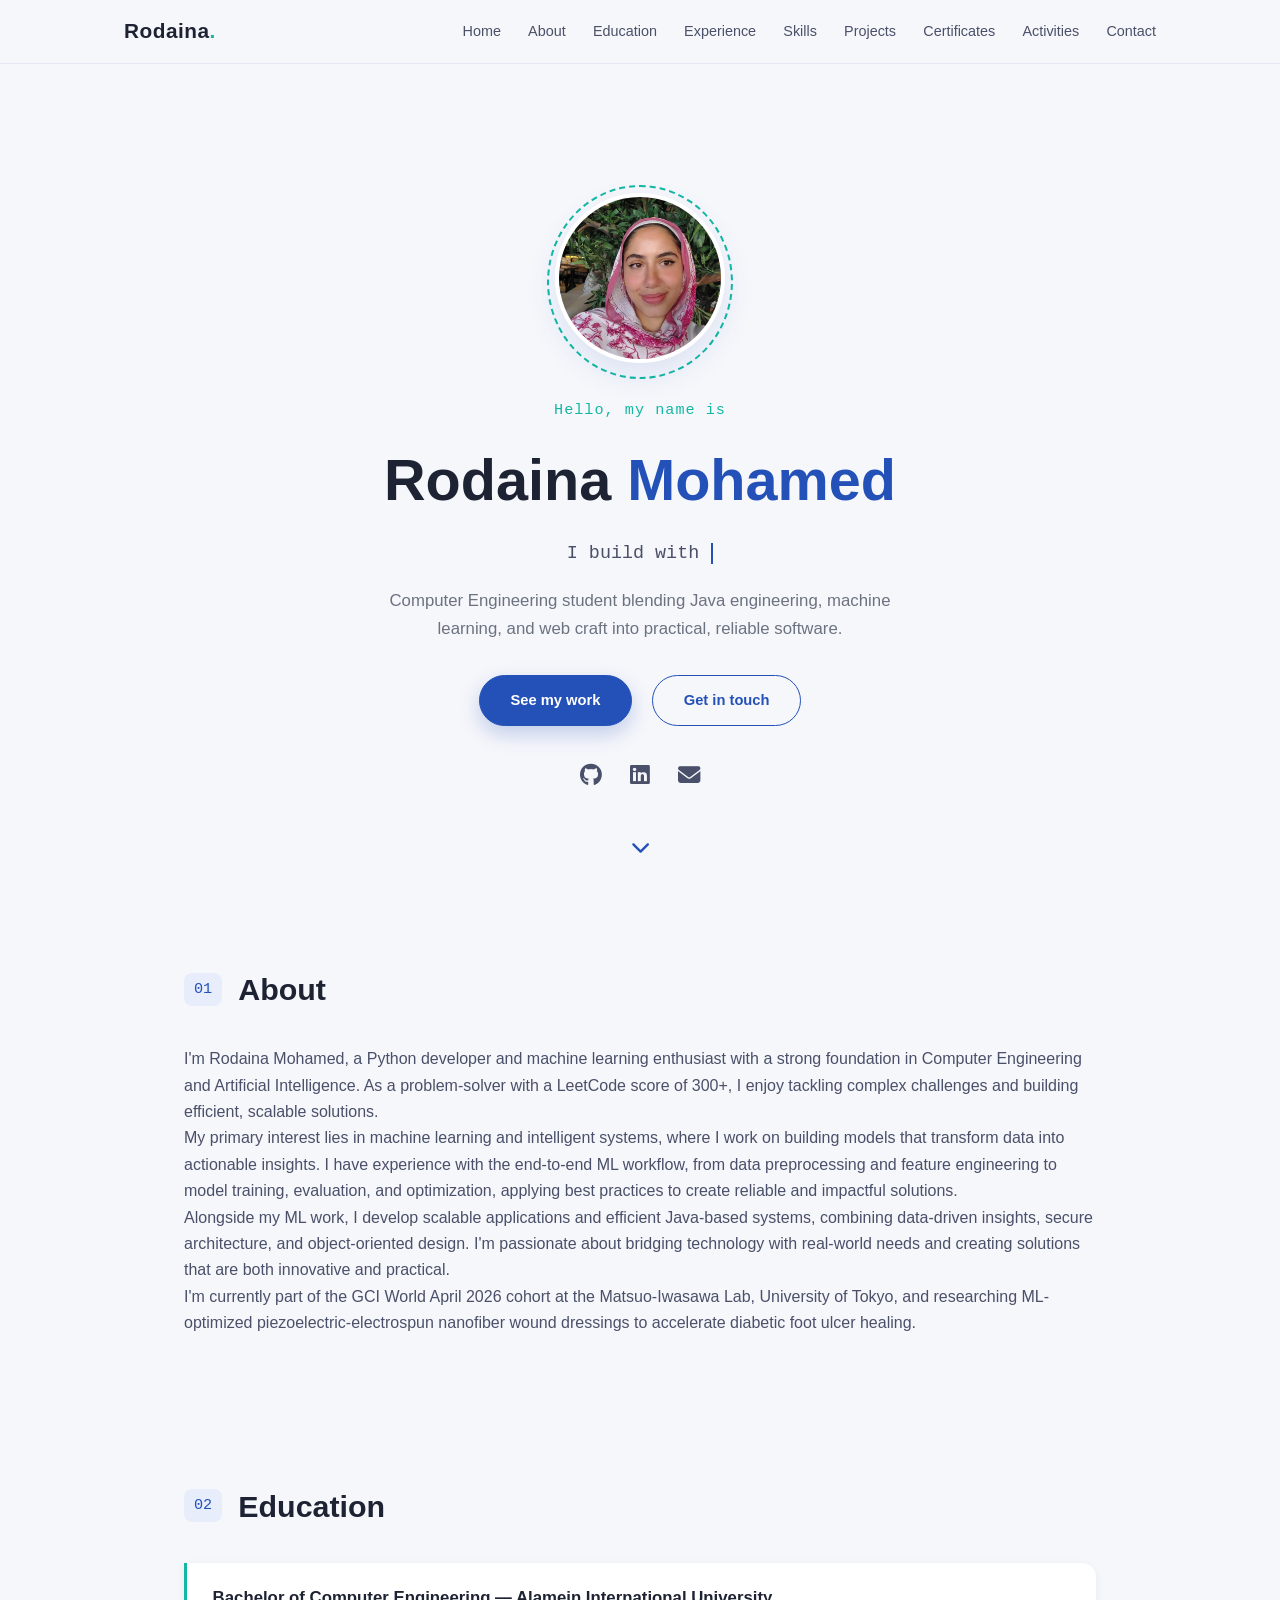
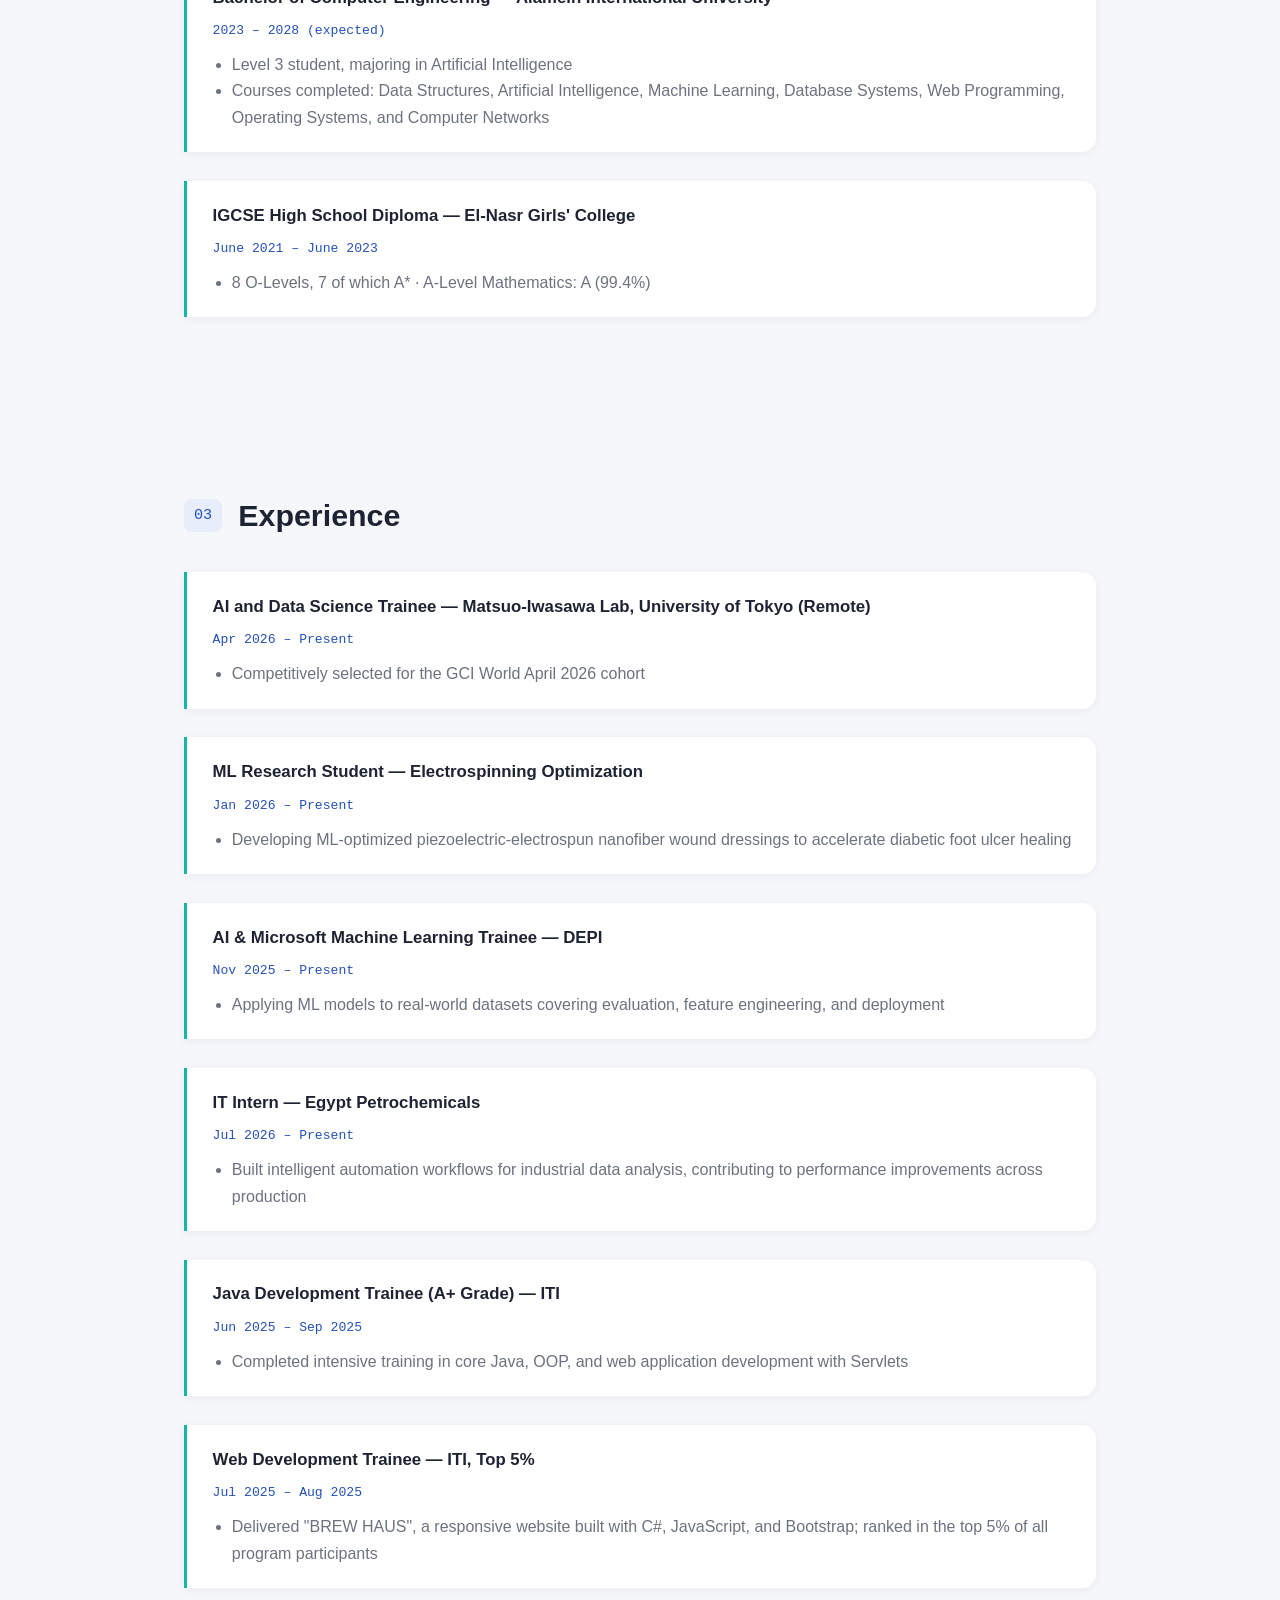
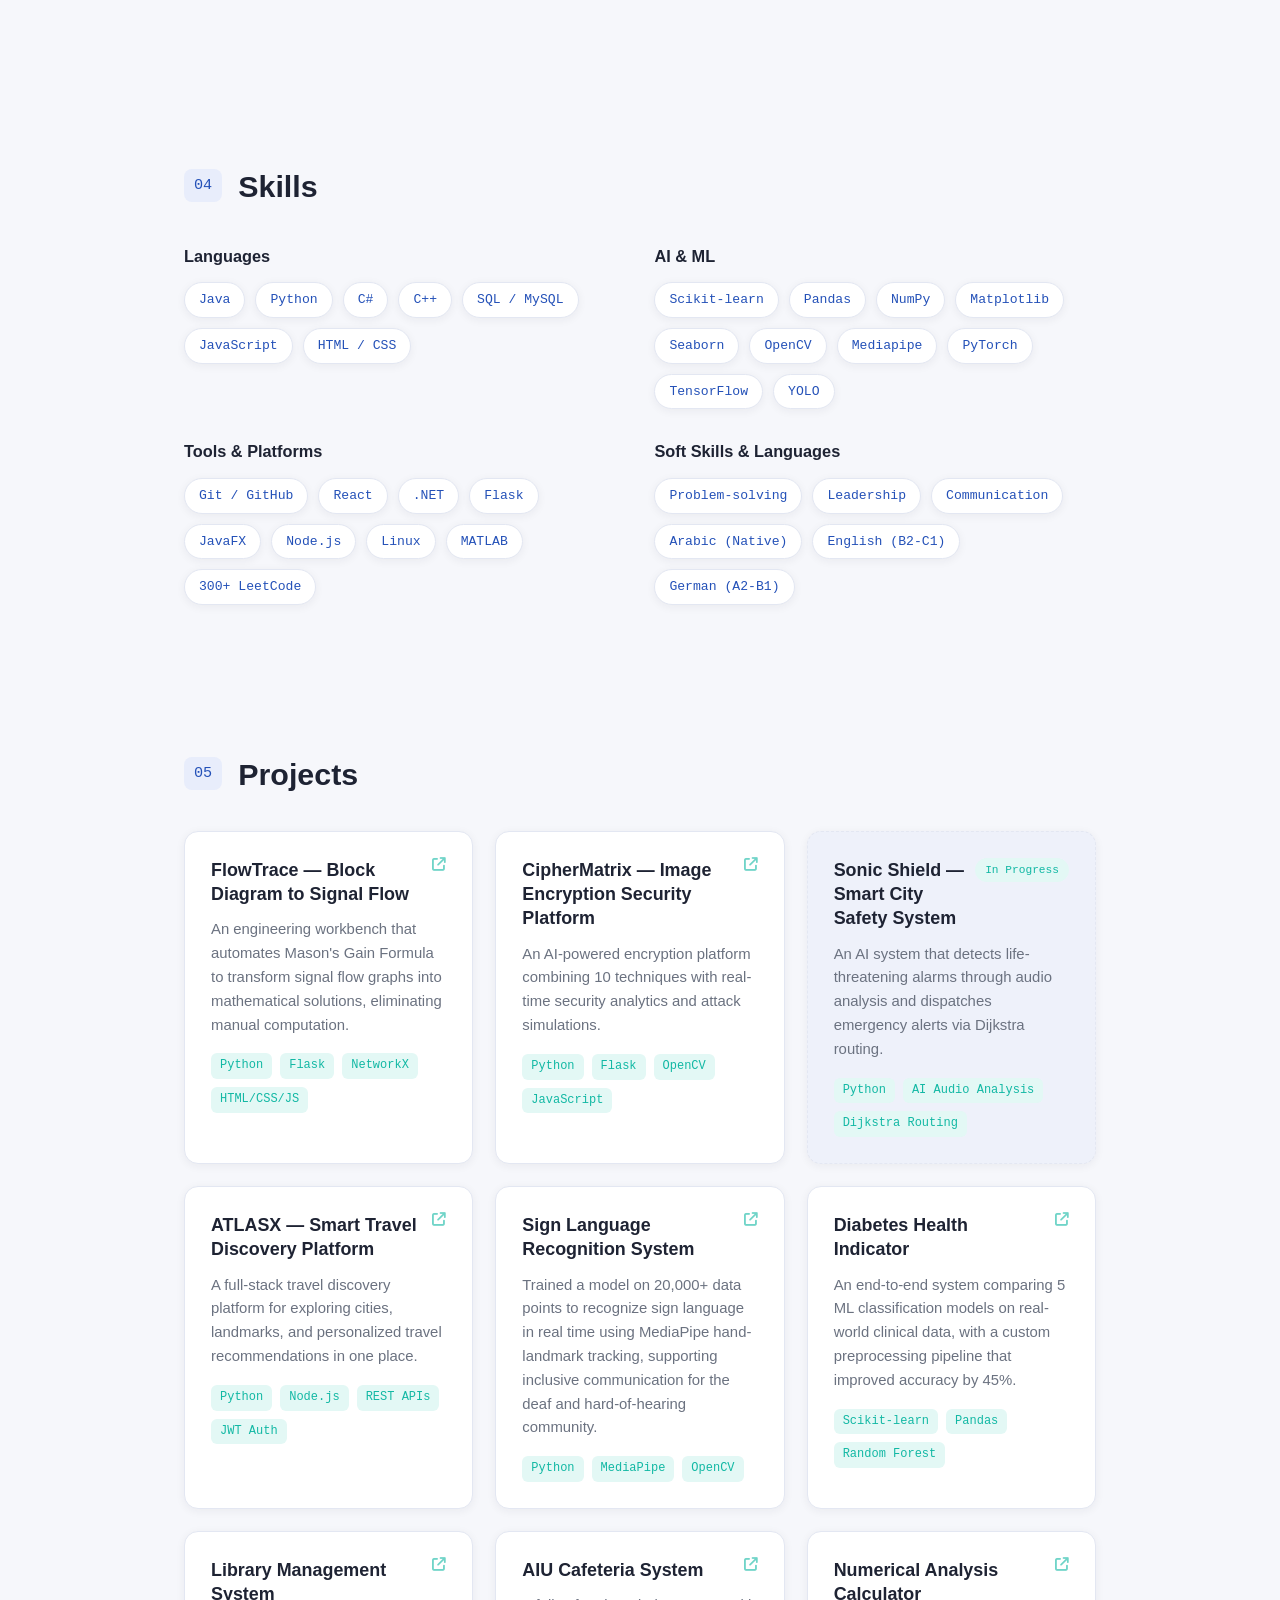
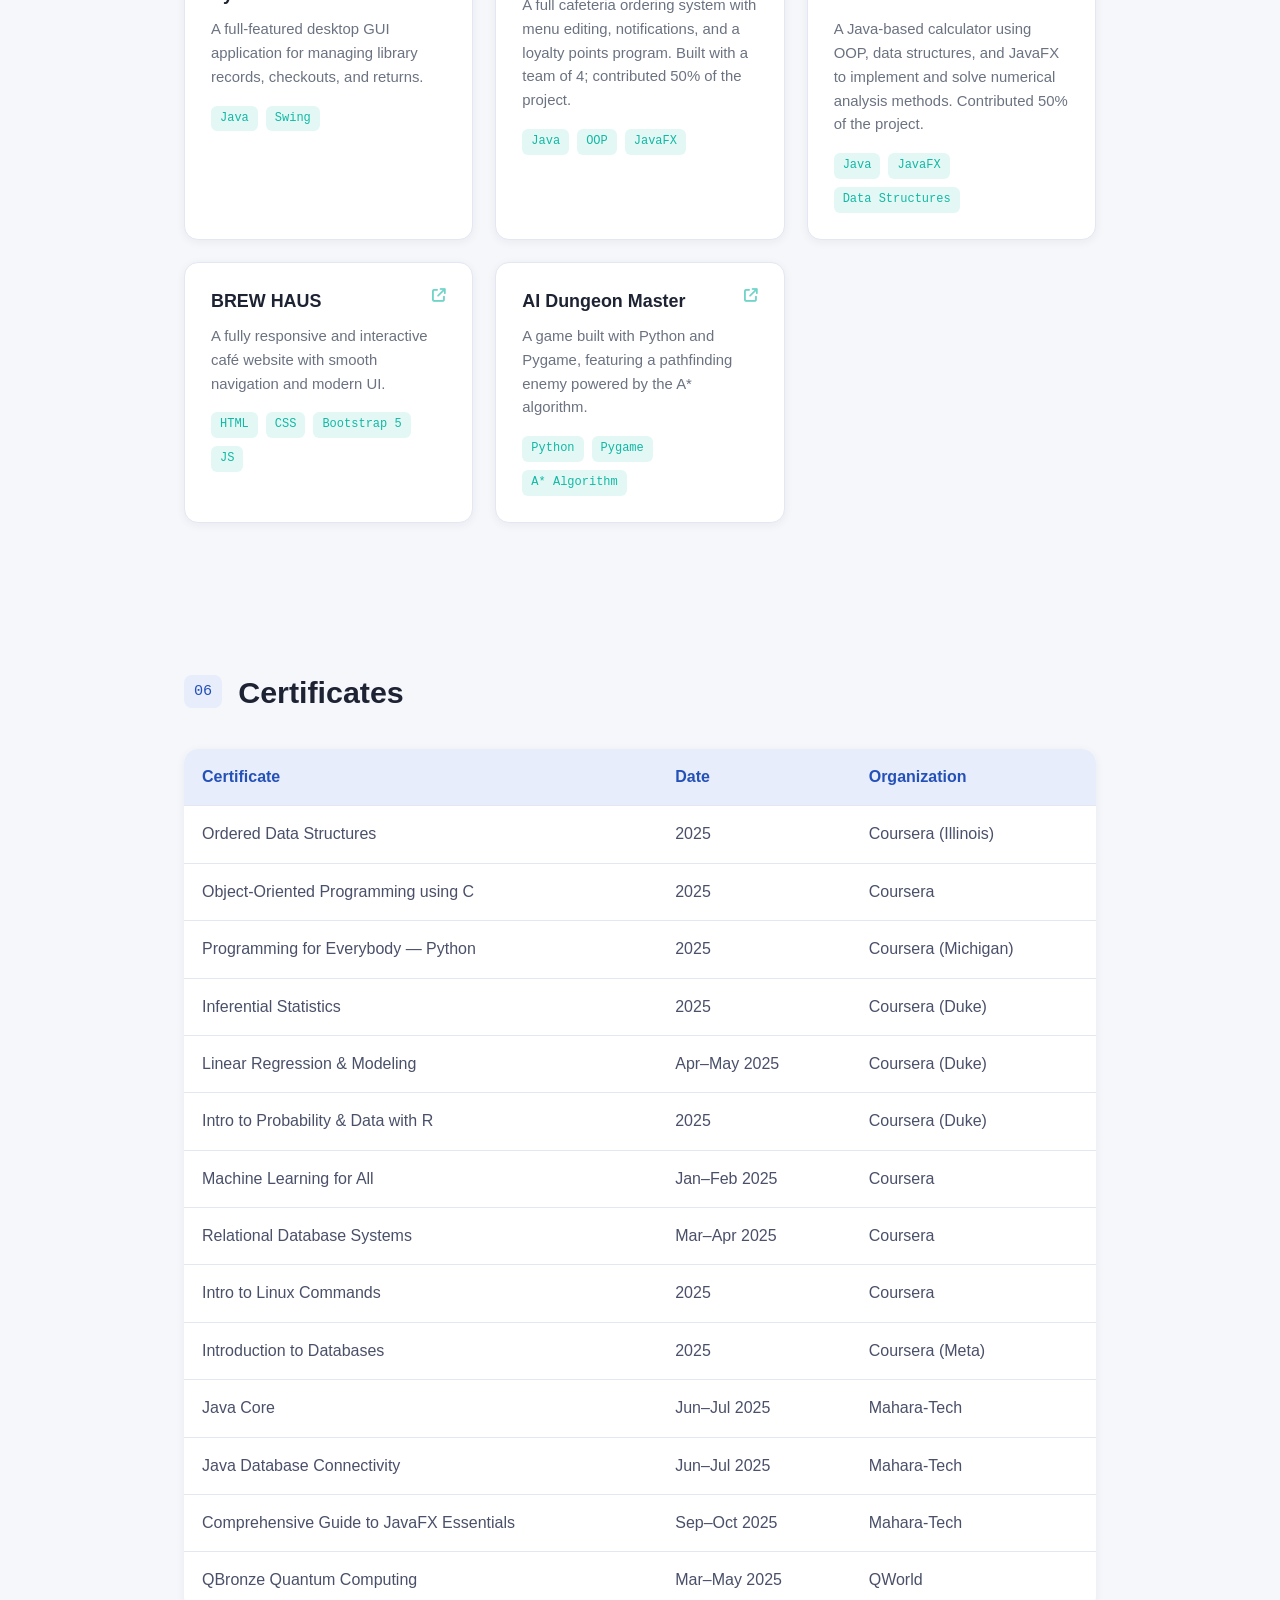
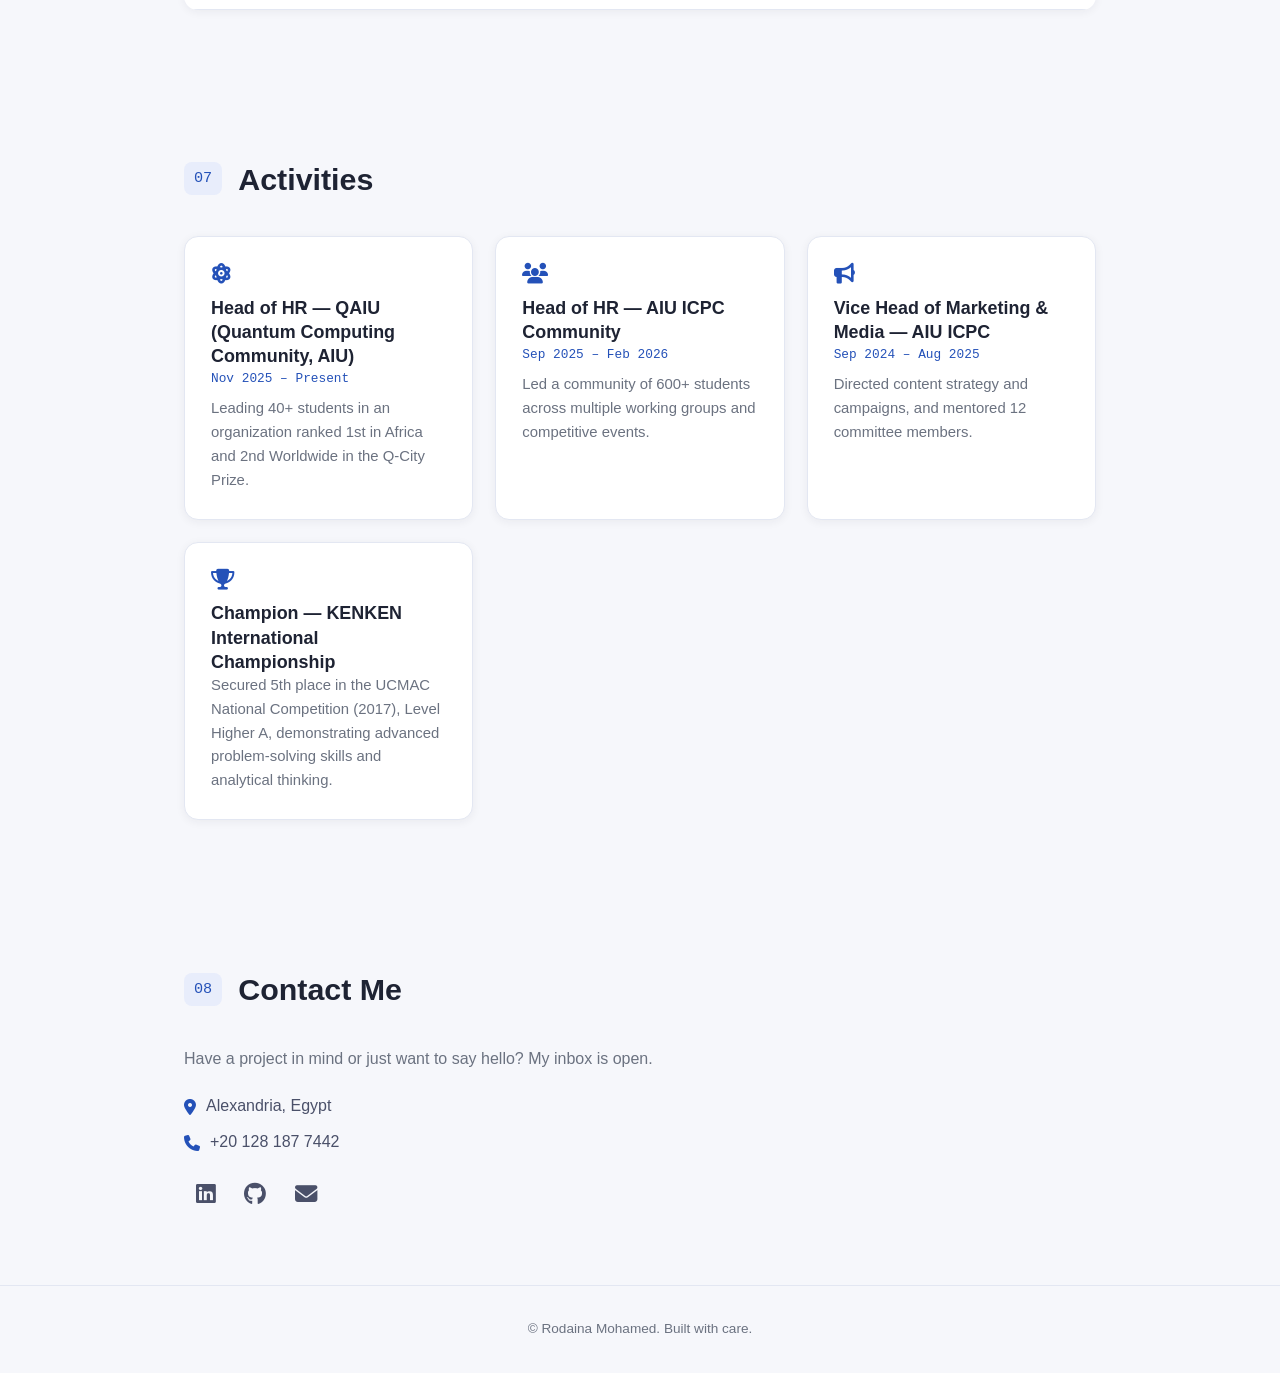
==== commit 4865e633: "Add files via upload" ====
--- a/index.html
+++ b/index.html
@@ -412,4 +412,4 @@
 
   <script src="script.js"></script>
 </body>
-</html>
+</html>
--- a/styles.css
+++ b/styles.css
@@ -1,298 +1,633 @@
-* {
-  box-sizing: border-box;
-  margin: 0;
-  padding: 0;
-}
-
-::-webkit-scrollbar {
-  width: 10px;
-}
-
-::-webkit-scrollbar-track {
-  background: #0a192f;
-}
-
-::-webkit-scrollbar-thumb {
-  background: #233554;
-  border-radius: 10px;
-  border: 2.5px solid #0a192f;
-}
-
-::-webkit-scrollbar-thumb:hover {
-  background: #64ffda;
-}
-
-html {
-  scroll-behavior: smooth;
-}
-
-body {
-  font-family: 'Segoe UI', Roboto, -apple-system, sans-serif;
-  line-height: 1.6;
-  color: #e6f1ff;
-  background-color: #0a192f;
-  overflow-x: hidden;
-}
-
-header {
-  background-color: rgba(17, 34, 64, 0.85);
-  backdrop-filter: blur(10px);
-  -webkit-backdrop-filter: blur(10px);
-  color: #e6f1ff;
-  position: sticky;
-  top: 0;
-  z-index: 100;
-  border-bottom: 1px solid rgba(100, 255, 218, 0.1);
-}
-
-.navbar {
-  max-width: 1000px;
-  margin: 0 auto;
-  padding: 0.8rem 1.5rem;
-  display: flex;
-  justify-content: space-between;
-  align-items: center;
-}
-
-.logo {
-  font-size: 1.4rem;
-  font-weight: bold;
-  color: #64ffda;
-  letter-spacing: 1px;
-}
-
-.nav-list {
-  list-style: none;
-  display: flex;
-  align-items: center;
-}
-
-.nav-item + .nav-item {
-  margin-left: 1.5rem;
-}
-
-.nav-link {
-  text-decoration: none;
-  color: #ccd6f6;
-  font-size: 0.9rem;
-  font-weight: 500;
-  transition: 0.3s;
-}
-
-.nav-link:hover {
-  color: #64ffda;
-}
-
-.section {
-  padding: 3.5rem 1.5rem;
-  max-width: 900px;
-  margin: 0 auto;
-}
-
-h2 {
-  font-size: 1.8rem;
-  margin-bottom: 1.5rem;
-  color: #64ffda;
-  display: flex;
-  align-items: center;
-}
-
-h2::after {
-  content: "";
-  display: block;
-  width: 100%;
-  max-width: 250px;
-  height: 1px;
-  background: #233554;
-  margin-left: 20px;
-}
-
-.hero {
-  text-align: center;
-  padding: 5rem 1.5rem 3rem 1.5rem;
-}
-
-.hero-image img {
-  width: 180px;
-  height: 180px;
-  object-fit: cover;
-  border-radius: 50%;
-  border: 3px solid #64ffda;
-  box-shadow: 0 0 25px rgba(100, 255, 218, 0.2);
-  margin-bottom: 1.5rem;
-}
-
-.hero h1 {
-  font-size: clamp(2rem, 5vw, 3.5rem);
-  margin-bottom: 0.5rem;
-  color: #ccd6f6;
-}
-
-.hero h1 span {
-  color: #64ffda;
-}
-
-.hero p {
-  font-size: 1.1rem;
-  color: #8892b0;
-  max-width: 600px;
-  margin: 0 auto 2rem;
-}
-
-.btn {
-  padding: 0.8rem 1.8rem;
-  border: 1px solid #64ffda;
-  color: #64ffda;
-  text-decoration: none;
-  border-radius: 4px;
-  margin: 0 10px;
-  transition: 0.3s;
-  font-size: 0.9rem;
-  display: inline-block;
-}
-
-.btn:hover {
-  background: rgba(100, 255, 218, 0.1);
-  transform: translateY(-2px);
-}
-
-.btn.primary {
-  background: rgba(100, 255, 218, 0.05);
-}
-
-.skills-container {
-  display: flex;
-  flex-wrap: wrap;
-  gap: 12px;
-}
-
-.skill-tag {
-  background: #112240;
-  border: 1px solid #233554;
-  color: #64ffda;
-  padding: 6px 14px;
-  border-radius: 4px;
-  font-size: 0.85rem;
-  font-family: 'Courier New', Courier, monospace;
-}
-
-.edu-item,
-.exp-item {
-  margin-bottom: 2rem;
-  padding-left: 20px;
-  border-left: 2px solid #233554;
-}
-
-.card-grid {
-  display: flex;
-  flex-direction: column;
-  gap: 20px;
-  width: 100%;
-}
-
-.project-card,
-.act-card {
-  display: block;
-  background: rgba(17, 34, 64, 0.7);
-  backdrop-filter: blur(5px);
-  padding: 25px;
-  border-radius: 10px;
-  text-decoration: none;
-  color: #e6f1ff;
-  border: 1px solid rgba(100, 255, 218, 0.1);
-  transition: all 0.3s ease;
-  margin-bottom: 10px;
-}
-
-.project-card:hover,
-.act-card:hover {
-  transform: translateY(-5px);
-  border-color: #64ffda;
-  background: rgba(17, 34, 64, 0.9);
-  box-shadow: 0 0 20px rgba(100, 255, 218, 0.15);
-}
-
-.project-card h3,
-.act-card h3 {
-  color: #64ffda;
-  margin-bottom: 12px;
-  font-size: 1.3rem;
-}
-
-.act-card h3 {
-  color: #ccd6f6;
-}
-
-.project-card p,
-.act-card p {
-  color: #8892b0;
-  font-size: 0.95rem;
-  line-height: 1.6;
-}
-
-.tech-tags {
-  margin-top: 15px;
-  display: flex;
-  flex-wrap: wrap;
-  gap: 15px;
-  font-family: monospace;
-  font-size: 0.8rem;
-  color: #64ffda;
-}
-
-.table-wrapper {
-  overflow-x: auto;
-}
-
-.cert-table {
-  width: 100%;
-  border-collapse: collapse;
-  background: #112240;
-  margin-top: 1rem;
-}
-
-.cert-table th,
-.cert-table td {
-  padding: 15px;
-  text-align: left;
-  border-bottom: 1px solid #233554;
-}
-
-.cert-table th {
-  color: #64ffda;
-  font-weight: 600;
-}
-
-.cert-table td {
-  color: #8892b0;
-}
-
-.socials a {
-  color: #ccd6f6;
-  font-size: 1.4rem;
-  margin: 0 15px;
-  transition: 0.3s;
-}
-
-.socials a:hover {
-  color: #64ffda;
-  transform: translateY(-3px);
-}
-
-@media (max-width: 768px) {
-  .navbar {
-    padding: 1rem;
-  }
-  .nav-list {
-    display: none;
-  }
-  .section {
-    padding: 2.5rem 1.5rem;
-  }
-  h2::after {
-    width: 50px;
-  }
-  .cert-table {
-    font-size: 0.8rem;
-  }
-}+/* ---------- Tokens ---------- */
+:root {
+  --bg: #f6f7fb;
+  --surface: #ffffff;
+  --surface-alt: #eef1fa;
+  --ink: #1e2333;
+  --ink-soft: #4a5069;
+  --muted: #6b7280;
+  --border: #e3e7f2;
+  --accent: #2451b8;
+  --accent-soft: #e8edfb;
+  --accent-2: #12b8a4;
+  --accent-2-soft: #e3f8f5;
+  --shadow-sm: 0 2px 10px rgba(30, 35, 51, 0.06);
+  --shadow-md: 0 12px 30px rgba(36, 81, 184, 0.12);
+  --radius: 14px;
+  --font-display: 'Space Grotesk', sans-serif;
+  --font-body: 'Inter', sans-serif;
+  --font-mono: 'JetBrains Mono', monospace;
+  --ease: cubic-bezier(0.22, 1, 0.36, 1);
+}
+
+@media (prefers-reduced-motion: reduce) {
+  *, *::before, *::after {
+    animation-duration: 0.001ms !important;
+    animation-iteration-count: 1 !important;
+    transition-duration: 0.001ms !important;
+    scroll-behavior: auto !important;
+  }
+}
+
+* {
+  box-sizing: border-box;
+  margin: 0;
+  padding: 0;
+}
+
+::-webkit-scrollbar { width: 10px; }
+::-webkit-scrollbar-track { background: var(--bg); }
+::-webkit-scrollbar-thumb {
+  background: var(--border);
+  border-radius: 10px;
+  border: 2px solid var(--bg);
+}
+::-webkit-scrollbar-thumb:hover { background: var(--accent); }
+
+html { scroll-behavior: smooth; }
+
+body {
+  font-family: var(--font-body);
+  line-height: 1.65;
+  color: var(--ink-soft);
+  background-color: var(--bg);
+  overflow-x: hidden;
+}
+
+/* ---------- Progress bar ---------- */
+.progress-bar {
+  position: fixed;
+  top: 0; left: 0;
+  height: 3px;
+  width: 0%;
+  background: linear-gradient(90deg, var(--accent), var(--accent-2));
+  z-index: 300;
+  transition: width 0.1s ease-out;
+}
+
+/* ---------- Header / Nav ---------- */
+header {
+  background-color: rgba(246, 247, 251, 0.8);
+  backdrop-filter: blur(10px);
+  -webkit-backdrop-filter: blur(10px);
+  position: sticky;
+  top: 0;
+  z-index: 100;
+  border-bottom: 1px solid var(--border);
+}
+
+.navbar {
+  max-width: 1080px;
+  margin: 0 auto;
+  padding: 0.9rem 1.5rem;
+  display: flex;
+  justify-content: space-between;
+  align-items: center;
+}
+
+.logo {
+  font-family: var(--font-display);
+  font-size: 1.3rem;
+  font-weight: 700;
+  color: var(--ink);
+  letter-spacing: 0.5px;
+}
+
+.logo span { color: var(--accent-2); }
+
+.nav-list {
+  list-style: none;
+  display: flex;
+  align-items: center;
+}
+
+.nav-item + .nav-item { margin-left: 1.7rem; }
+
+.nav-link {
+  position: relative;
+  text-decoration: none;
+  color: var(--ink-soft);
+  font-size: 0.9rem;
+  font-weight: 500;
+  transition: color 0.25s var(--ease);
+  padding-bottom: 4px;
+}
+
+.nav-link::after {
+  content: "";
+  position: absolute;
+  left: 0; bottom: 0;
+  width: 0%;
+  height: 2px;
+  background: linear-gradient(90deg, var(--accent), var(--accent-2));
+  transition: width 0.3s var(--ease);
+  border-radius: 2px;
+}
+
+.nav-link:hover { color: var(--ink); }
+.nav-link:hover::after,
+.nav-link.active::after { width: 100%; }
+.nav-link.active { color: var(--accent); }
+
+.nav-toggle {
+  display: none;
+  flex-direction: column;
+  gap: 5px;
+  background: none;
+  border: none;
+  cursor: pointer;
+  padding: 6px;
+}
+.nav-toggle span {
+  width: 22px;
+  height: 2px;
+  background: var(--ink);
+  border-radius: 2px;
+  transition: transform 0.3s var(--ease), opacity 0.3s var(--ease);
+}
+
+/* ---------- Sections ---------- */
+.section {
+  padding: 4.5rem 1.5rem;
+  max-width: 960px;
+  margin: 0 auto;
+}
+
+h2 {
+  font-family: var(--font-display);
+  font-size: 1.9rem;
+  font-weight: 700;
+  margin-bottom: 2rem;
+  color: var(--ink);
+  display: flex;
+  align-items: center;
+  gap: 16px;
+}
+
+.section-index {
+  font-family: var(--font-mono);
+  font-size: 0.95rem;
+  color: var(--accent);
+  background: var(--accent-soft);
+  padding: 4px 10px;
+  border-radius: 8px;
+  font-weight: 500;
+}
+
+/* Scroll reveal — only hides content once JS confirms it's running,
+   so the page never stays blank if a script fails to load */
+html.js-ready .reveal {
+  opacity: 0;
+  transform: translateY(28px);
+  transition: opacity 0.7s var(--ease), transform 0.7s var(--ease);
+}
+html.js-ready .reveal.in-view {
+  opacity: 1;
+  transform: translateY(0);
+}
+
+/* ---------- Hero ---------- */
+.hero {
+  position: relative;
+  text-align: center;
+  padding: 6rem 1.5rem 4rem;
+  max-width: 100%;
+  overflow: hidden;
+  min-height: 92vh;
+  display: flex;
+  align-items: center;
+  justify-content: center;
+}
+
+.hero-bg {
+  position: absolute;
+  inset: 0;
+  z-index: 0;
+  opacity: 0.55;
+}
+
+.hero-network { width: 100%; height: 100%; }
+.hero-network circle {
+  fill: var(--accent);
+  opacity: 0.35;
+  animation: float-node 6s ease-in-out infinite;
+}
+.hero-network line {
+  stroke: var(--accent-2);
+  stroke-width: 1;
+  opacity: 0.18;
+}
+
+@keyframes float-node {
+  0%, 100% { transform: translateY(0); }
+  50% { transform: translateY(-14px); }
+}
+
+.hero-content { position: relative; z-index: 1; max-width: 640px; margin: 0 auto; }
+
+.hero-image { position: relative; display: inline-block; margin-bottom: 1.7rem; }
+
+.hero-image img {
+  width: 170px;
+  height: 170px;
+  object-fit: cover;
+  border-radius: 50%;
+  border: 4px solid var(--surface);
+  box-shadow: var(--shadow-md);
+  position: relative;
+  z-index: 1;
+}
+
+.hero-ring {
+  position: absolute;
+  inset: -8px;
+  border-radius: 50%;
+  border: 2px dashed var(--accent-2);
+  animation: spin-slow 16s linear infinite;
+}
+
+@keyframes spin-slow {
+  from { transform: rotate(0deg); }
+  to { transform: rotate(360deg); }
+}
+
+.eyebrow {
+  font-family: var(--font-mono);
+  color: var(--accent-2);
+  font-size: 0.95rem;
+  letter-spacing: 1px;
+  margin-bottom: 0.6rem;
+}
+
+.hero h1 {
+  font-family: var(--font-display);
+  font-size: clamp(2.2rem, 6vw, 3.6rem);
+  font-weight: 700;
+  margin-bottom: 0.7rem;
+  color: var(--ink);
+}
+
+.hero h1 span { color: var(--accent); }
+
+.role-line {
+  font-family: var(--font-mono);
+  font-size: 1.15rem;
+  color: var(--ink-soft);
+  margin-bottom: 1.1rem;
+  min-height: 1.6em;
+}
+
+.role-static { margin-right: 8px; }
+
+.role-rotator {
+  color: var(--accent);
+  font-weight: 500;
+  border-right: 2px solid var(--accent);
+  padding-right: 4px;
+}
+
+.hero-sub {
+  font-size: 1.05rem;
+  color: var(--muted);
+  max-width: 560px;
+  margin: 0 auto 2rem;
+}
+
+.hero-actions { margin-bottom: 2rem; }
+
+.btn {
+  padding: 0.8rem 1.9rem;
+  border: 1.5px solid var(--accent);
+  color: var(--accent);
+  text-decoration: none;
+  border-radius: 50px;
+  margin: 0 8px;
+  transition: all 0.3s var(--ease);
+  font-size: 0.92rem;
+  font-weight: 600;
+  display: inline-block;
+}
+
+.btn.primary {
+  background: var(--accent);
+  color: #fff;
+  box-shadow: 0 8px 20px rgba(36, 81, 184, 0.25);
+}
+
+.btn.primary:hover {
+  background: #1c3f96;
+  transform: translateY(-3px);
+  box-shadow: 0 12px 26px rgba(36, 81, 184, 0.32);
+}
+
+.btn.ghost:hover {
+  background: var(--accent-soft);
+  transform: translateY(-3px);
+}
+
+.scroll-cue {
+  position: absolute;
+  bottom: 28px;
+  left: 50%;
+  transform: translateX(-50%);
+  color: var(--accent);
+  font-size: 1.2rem;
+  animation: bob 2.2s ease-in-out infinite;
+  z-index: 1;
+}
+
+@keyframes bob {
+  0%, 100% { transform: translate(-50%, 0); }
+  50% { transform: translate(-50%, 8px); }
+}
+
+/* ---------- Skills ---------- */
+.skills-grid {
+  display: grid;
+  grid-template-columns: repeat(2, 1fr);
+  gap: 1.8rem;
+}
+
+.skill-group h4 {
+  font-family: var(--font-display);
+  color: var(--ink);
+  margin-bottom: 0.8rem;
+  font-size: 1.02rem;
+}
+
+.skills-container {
+  display: flex;
+  flex-wrap: wrap;
+  gap: 10px;
+}
+
+.skill-tag {
+  background: var(--surface);
+  border: 1px solid var(--border);
+  color: var(--accent);
+  padding: 6px 14px;
+  border-radius: 50px;
+  font-size: 0.82rem;
+  font-family: var(--font-mono);
+  transition: all 0.25s var(--ease);
+  box-shadow: var(--shadow-sm);
+}
+
+.skill-tag:hover {
+  background: var(--accent);
+  color: #fff;
+  transform: translateY(-3px);
+  border-color: var(--accent);
+}
+
+/* ---------- Education / Experience ---------- */
+.edu-item, .exp-item {
+  margin-bottom: 1.8rem;
+  padding: 1.3rem 1.5rem;
+  padding-left: 1.6rem;
+  border-left: 3px solid var(--accent-2);
+  background: var(--surface);
+  border-radius: 0 var(--radius) var(--radius) 0;
+  box-shadow: var(--shadow-sm);
+  transition: transform 0.3s var(--ease), box-shadow 0.3s var(--ease);
+}
+
+.edu-item:hover, .exp-item:hover {
+  transform: translateX(6px);
+  box-shadow: var(--shadow-md);
+}
+
+.edu-item h3, .exp-item h3 {
+  font-family: var(--font-display);
+  color: var(--ink);
+  font-size: 1.05rem;
+  margin-bottom: 0.3rem;
+}
+
+.edu-item span, .exp-item span {
+  font-family: var(--font-mono);
+  color: var(--accent);
+  font-size: 0.82rem;
+}
+
+.edu-item ul, .exp-item ul {
+  margin-top: 0.6rem;
+  padding-left: 1.2rem;
+  color: var(--muted);
+}
+
+/* ---------- Cards (projects & activities) ---------- */
+.card-grid {
+  display: grid;
+  grid-template-columns: repeat(auto-fit, minmax(280px, 1fr));
+  gap: 22px;
+}
+
+.project-card, .act-card {
+  display: block;
+  background: var(--surface);
+  padding: 26px;
+  border-radius: var(--radius);
+  text-decoration: none;
+  color: var(--ink-soft);
+  border: 1px solid var(--border);
+  box-shadow: var(--shadow-sm);
+  transition: transform 0.35s var(--ease), box-shadow 0.35s var(--ease), border-color 0.35s var(--ease);
+  position: relative;
+  overflow: hidden;
+}
+
+.project-card::before {
+  content: "";
+  position: absolute;
+  top: 0; left: 0;
+  width: 100%;
+  height: 3px;
+  background: linear-gradient(90deg, var(--accent), var(--accent-2));
+  transform: scaleX(0);
+  transform-origin: left;
+  transition: transform 0.4s var(--ease);
+}
+
+.project-card:hover::before { transform: scaleX(1); }
+
+.project-card:hover, .act-card:hover {
+  transform: translateY(-8px);
+  border-color: var(--accent-2);
+  box-shadow: var(--shadow-md);
+}
+
+.card-top {
+  display: flex;
+  justify-content: space-between;
+  align-items: flex-start;
+  gap: 10px;
+  margin-bottom: 12px;
+}
+
+.card-icon {
+  color: var(--accent-2);
+  font-size: 0.85rem;
+  opacity: 0.6;
+  transition: transform 0.3s var(--ease), opacity 0.3s var(--ease);
+}
+
+.project-card:hover .card-icon {
+  transform: translate(3px, -3px);
+  opacity: 1;
+}
+
+.project-card h3, .act-card h3 {
+  font-family: var(--font-display);
+  color: var(--ink);
+  font-size: 1.12rem;
+  line-height: 1.35;
+}
+
+.act-date {
+  display: block;
+  font-family: var(--font-mono);
+  color: var(--accent);
+  font-size: 0.8rem;
+  margin-bottom: 0.5rem;
+}
+
+.project-card--wip {
+  cursor: default;
+  border-style: dashed;
+  background: var(--surface-alt);
+}
+
+.project-card--wip:hover {
+  transform: none;
+  box-shadow: var(--shadow-sm);
+  border-color: var(--accent-2);
+}
+
+.wip-badge {
+  font-family: var(--font-mono);
+  font-size: 0.7rem;
+  color: var(--accent-2);
+  background: var(--accent-2-soft);
+  padding: 3px 10px;
+  border-radius: 20px;
+  white-space: nowrap;
+  height: fit-content;
+}
+
+.act-icon {
+  color: var(--accent);
+  font-size: 1.3rem;
+  margin-bottom: 12px;
+  display: block;
+}
+
+.project-card p, .act-card p {
+  color: var(--muted);
+  font-size: 0.93rem;
+  line-height: 1.6;
+}
+
+.tech-tags {
+  margin-top: 16px;
+  display: flex;
+  flex-wrap: wrap;
+  gap: 8px;
+}
+
+.tech-tags span {
+  font-family: var(--font-mono);
+  font-size: 0.75rem;
+  color: var(--accent-2);
+  background: var(--accent-2-soft);
+  padding: 3px 9px;
+  border-radius: 6px;
+}
+
+/* ---------- Certificates ---------- */
+.table-wrapper { overflow-x: auto; border-radius: var(--radius); box-shadow: var(--shadow-sm); }
+
+.cert-table {
+  width: 100%;
+  border-collapse: collapse;
+  background: var(--surface);
+}
+
+.cert-table th, .cert-table td {
+  padding: 15px 18px;
+  text-align: left;
+  border-bottom: 1px solid var(--border);
+}
+
+.cert-table th {
+  color: var(--accent);
+  font-family: var(--font-display);
+  font-weight: 600;
+  background: var(--accent-soft);
+}
+
+.cert-table td { color: var(--ink-soft); }
+
+.cert-table tbody tr { transition: background 0.25s var(--ease); }
+.cert-table tbody tr:hover { background: var(--accent-2-soft); }
+
+/* ---------- Contact ---------- */
+.contact-lead { color: var(--muted); margin-bottom: 1.3rem; }
+.contact-details p {
+  color: var(--ink-soft);
+  margin-bottom: 0.6rem;
+  display: flex;
+  align-items: center;
+  gap: 10px;
+}
+.contact-details i { color: var(--accent); }
+
+.socials { margin-top: 1.3rem; }
+
+.socials a {
+  color: var(--ink-soft);
+  font-size: 1.4rem;
+  margin: 0 12px;
+  transition: all 0.3s var(--ease);
+  display: inline-block;
+}
+
+.socials a:hover {
+  color: var(--accent);
+  transform: translateY(-4px) scale(1.1);
+}
+
+/* ---------- Footer ---------- */
+.footer {
+  text-align: center;
+  padding: 2rem 1.5rem;
+  color: var(--muted);
+  font-size: 0.85rem;
+  border-top: 1px solid var(--border);
+}
+
+/* ---------- Responsive ---------- */
+@media (max-width: 768px) {
+  .navbar { padding: 1rem; }
+  .nav-toggle { display: flex; }
+  .nav-list {
+    position: fixed;
+    top: 64px;
+    right: 0;
+    height: calc(100vh - 64px);
+    width: 220px;
+    background: var(--surface);
+    flex-direction: column;
+    align-items: flex-start;
+    padding: 2rem 1.5rem;
+    transform: translateX(100%);
+    transition: transform 0.35s var(--ease);
+    box-shadow: -4px 0 20px rgba(0,0,0,0.08);
+  }
+  .nav-list.open { transform: translateX(0); }
+  .nav-item { width: 100%; }
+  .nav-item + .nav-item { margin-left: 0; margin-top: 1.2rem; }
+  .section { padding: 3rem 1.3rem; }
+  .skills-grid { grid-template-columns: 1fr; }
+  h2 { font-size: 1.6rem; }
+}
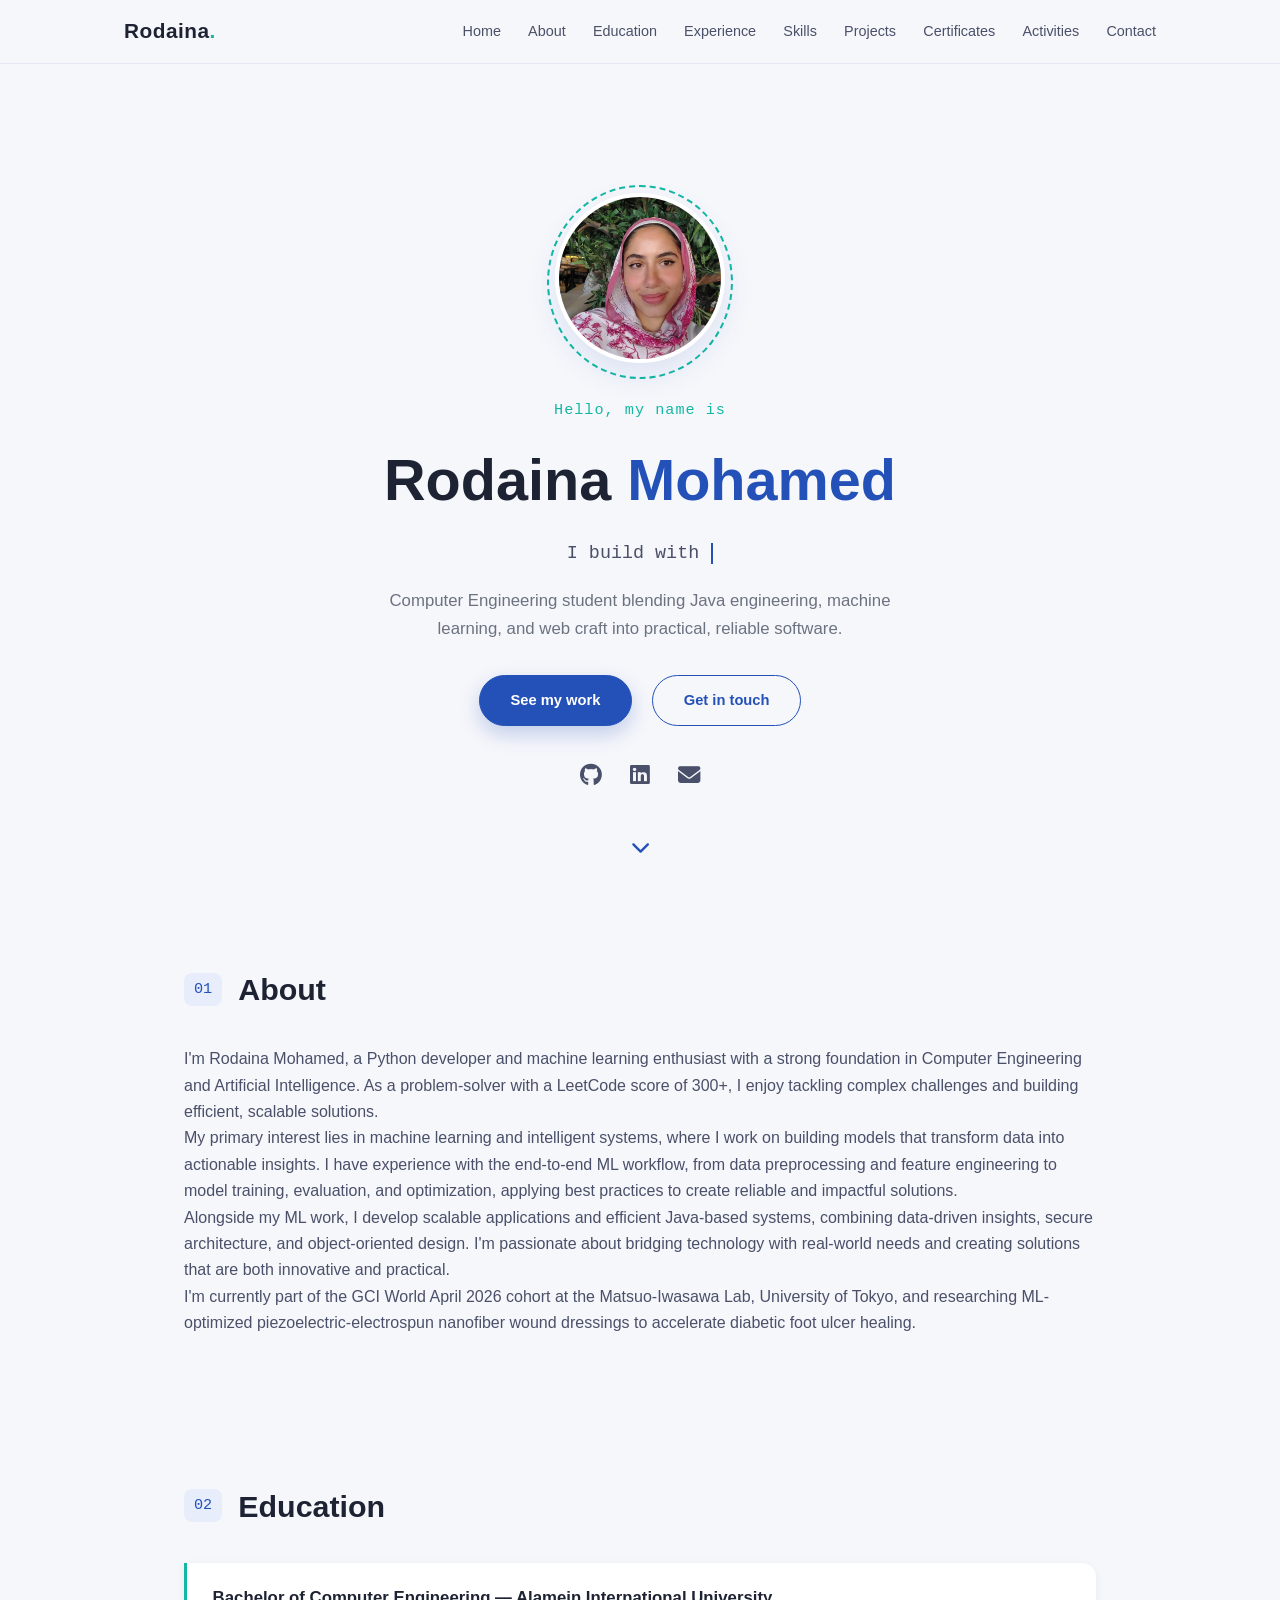
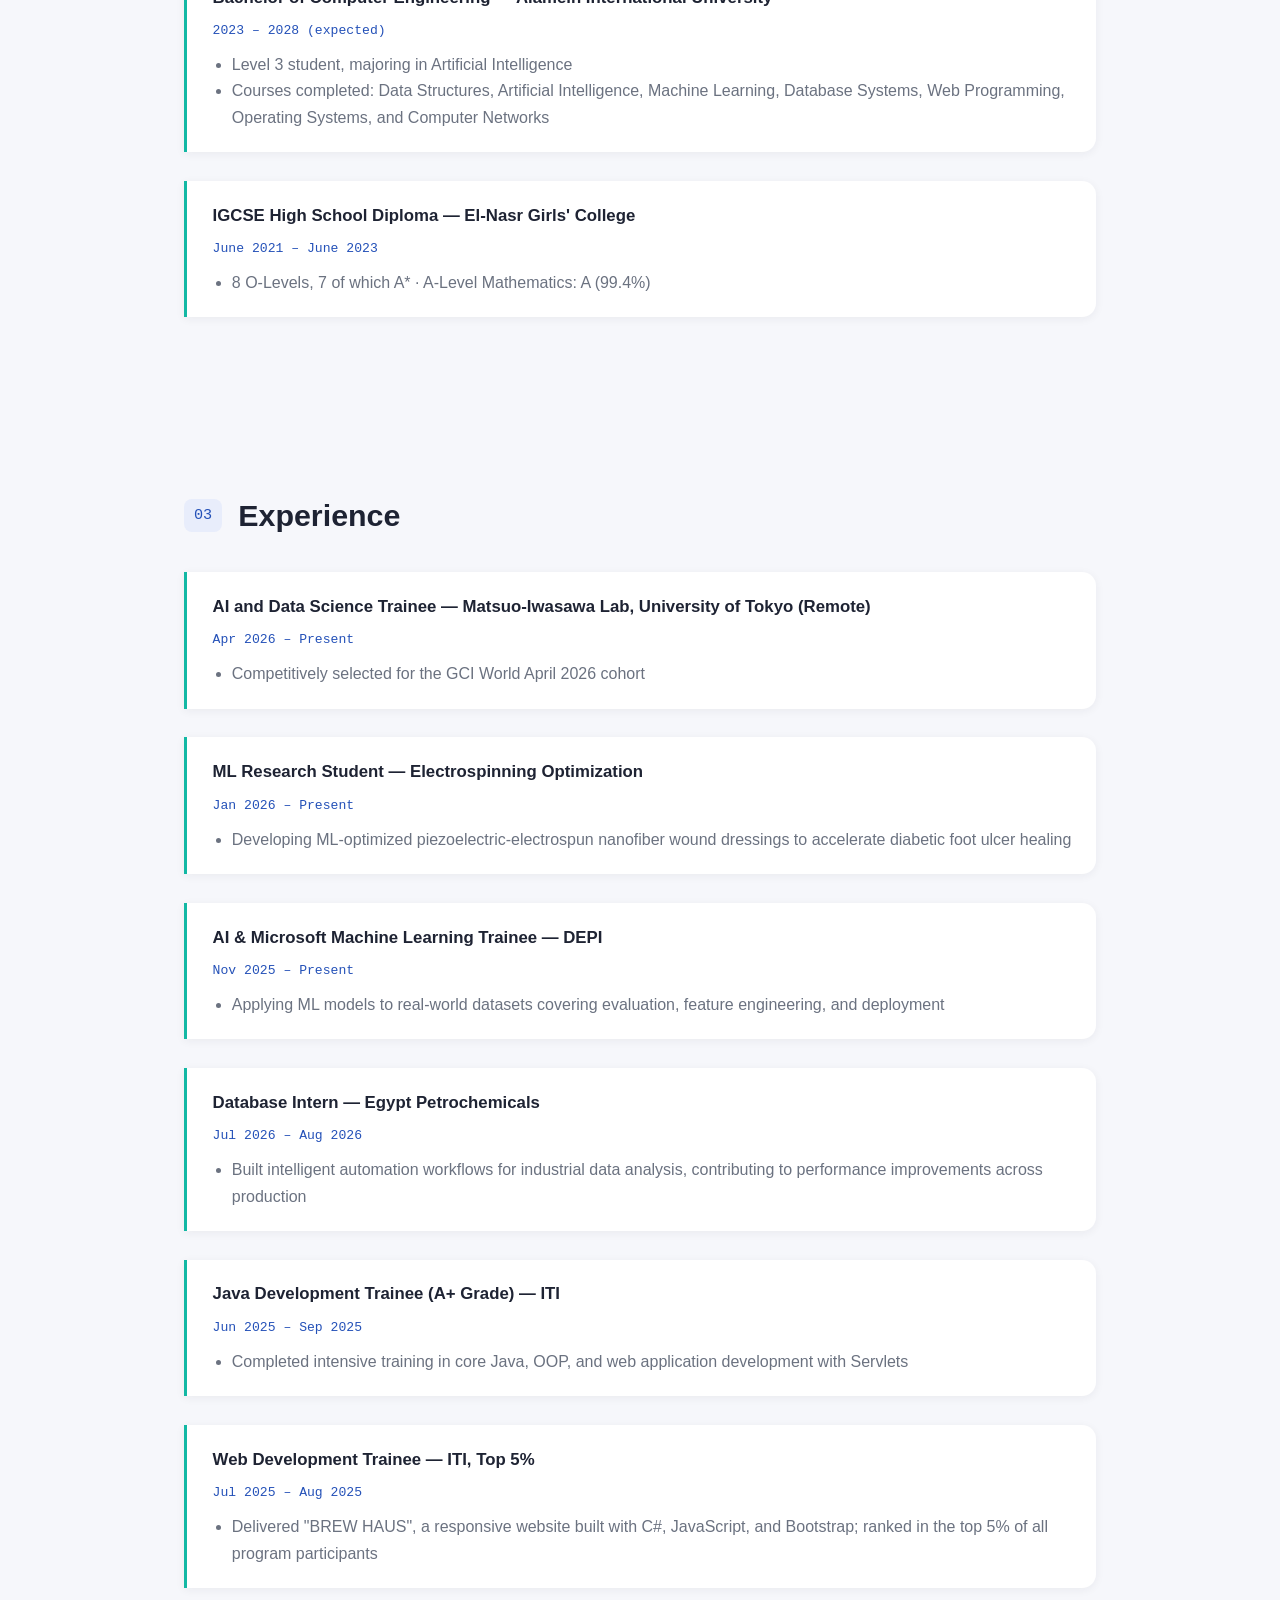
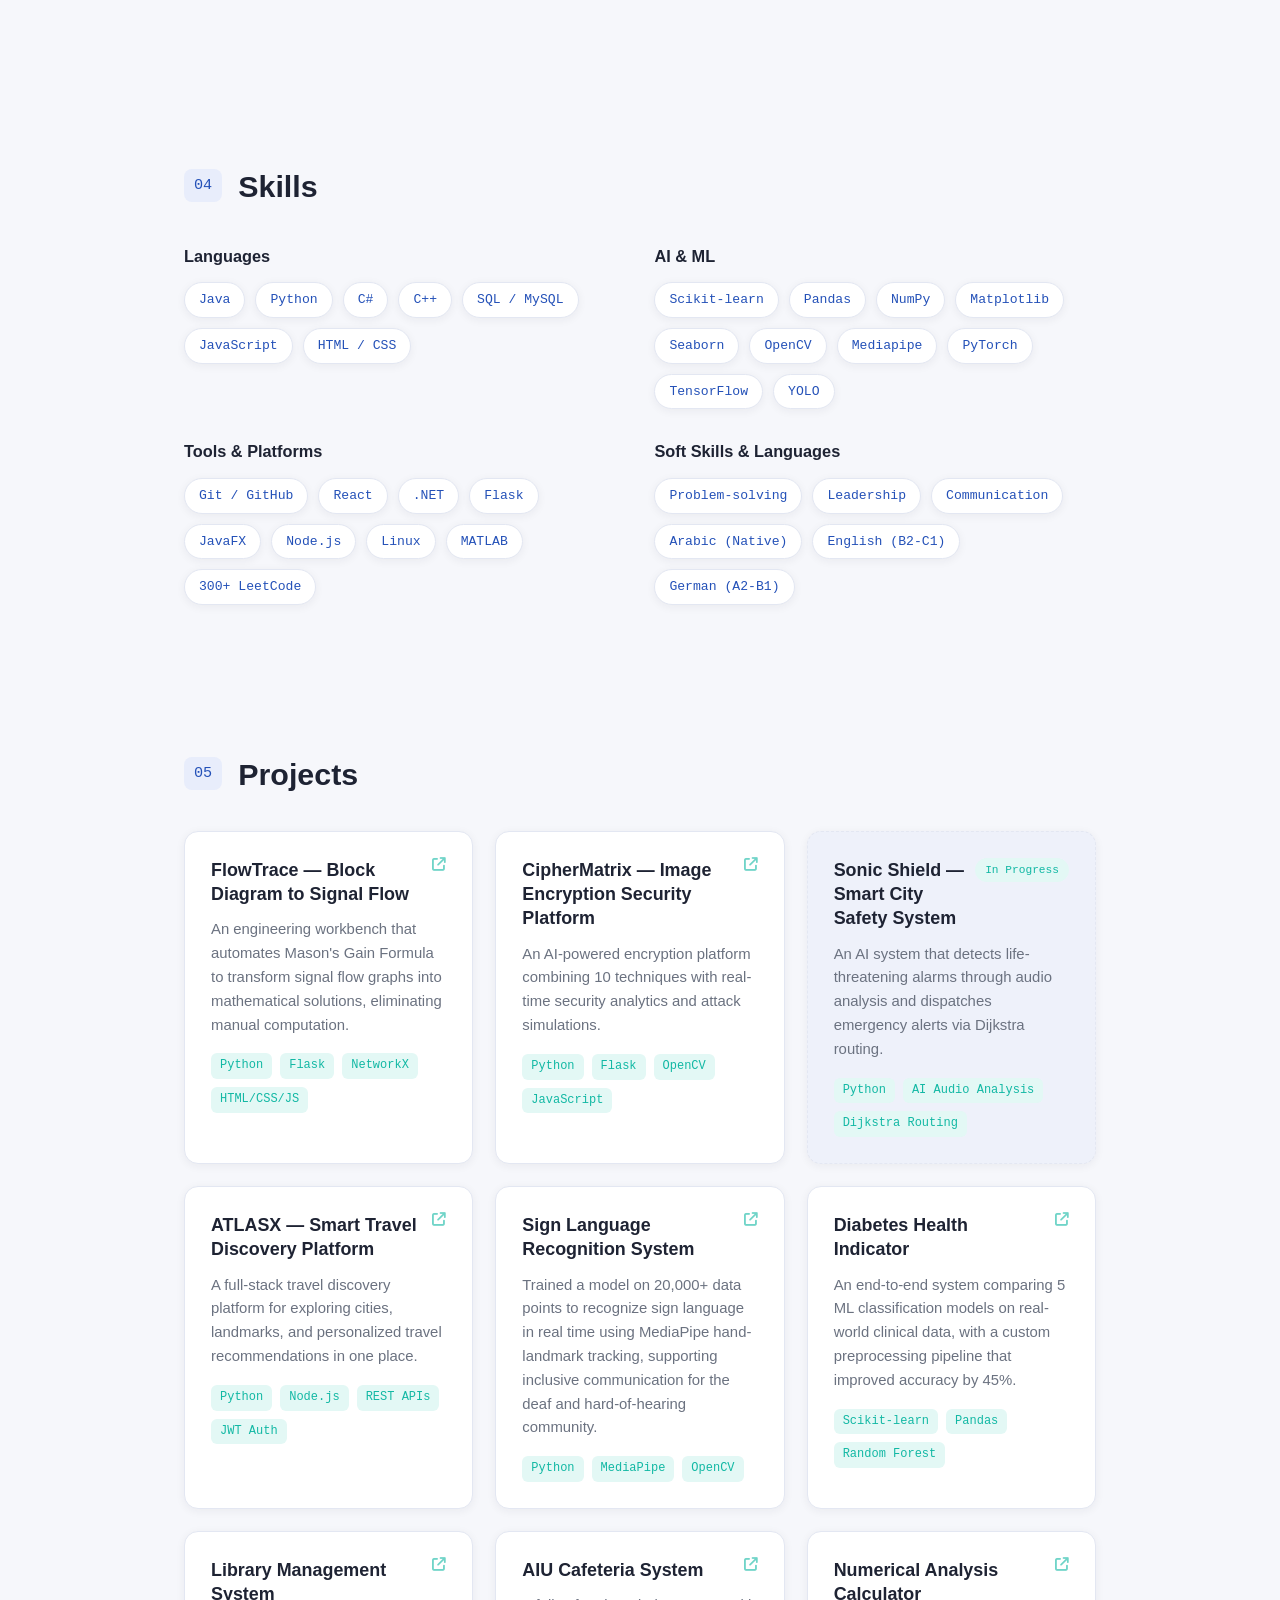
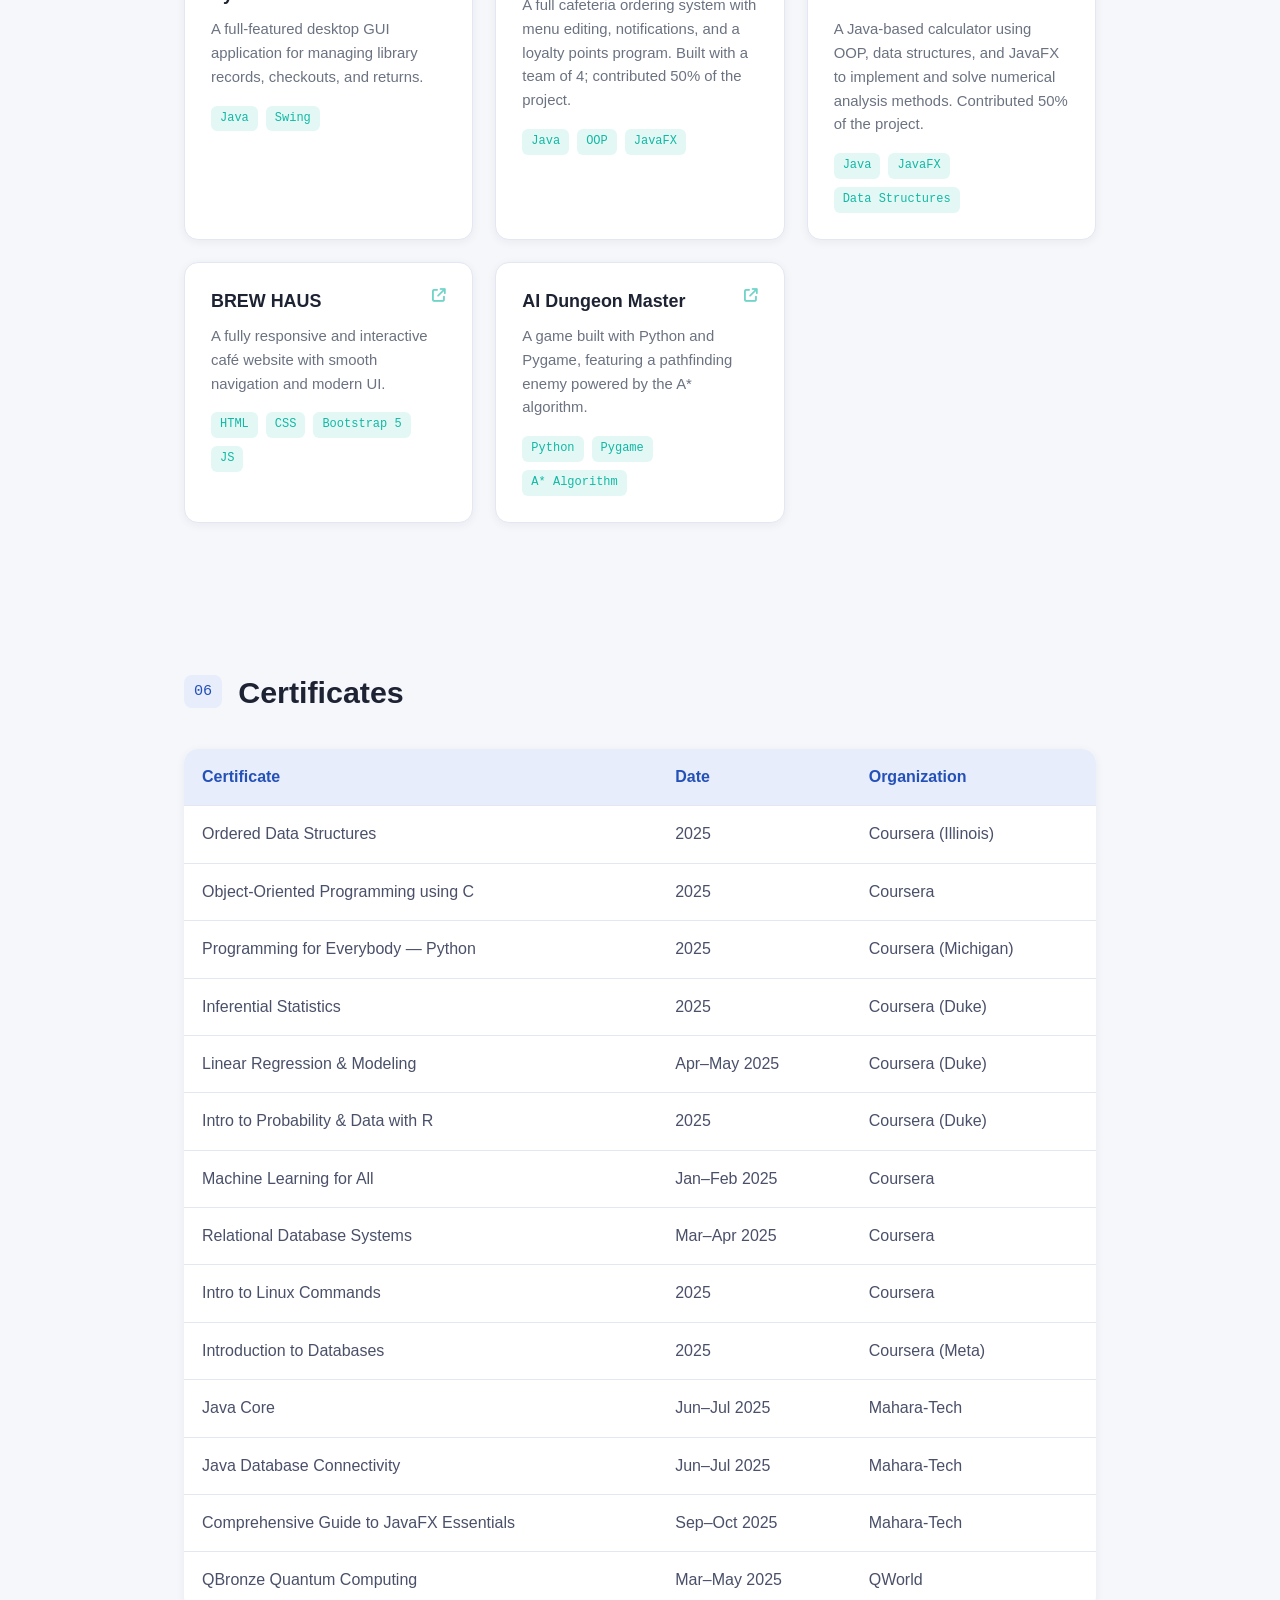
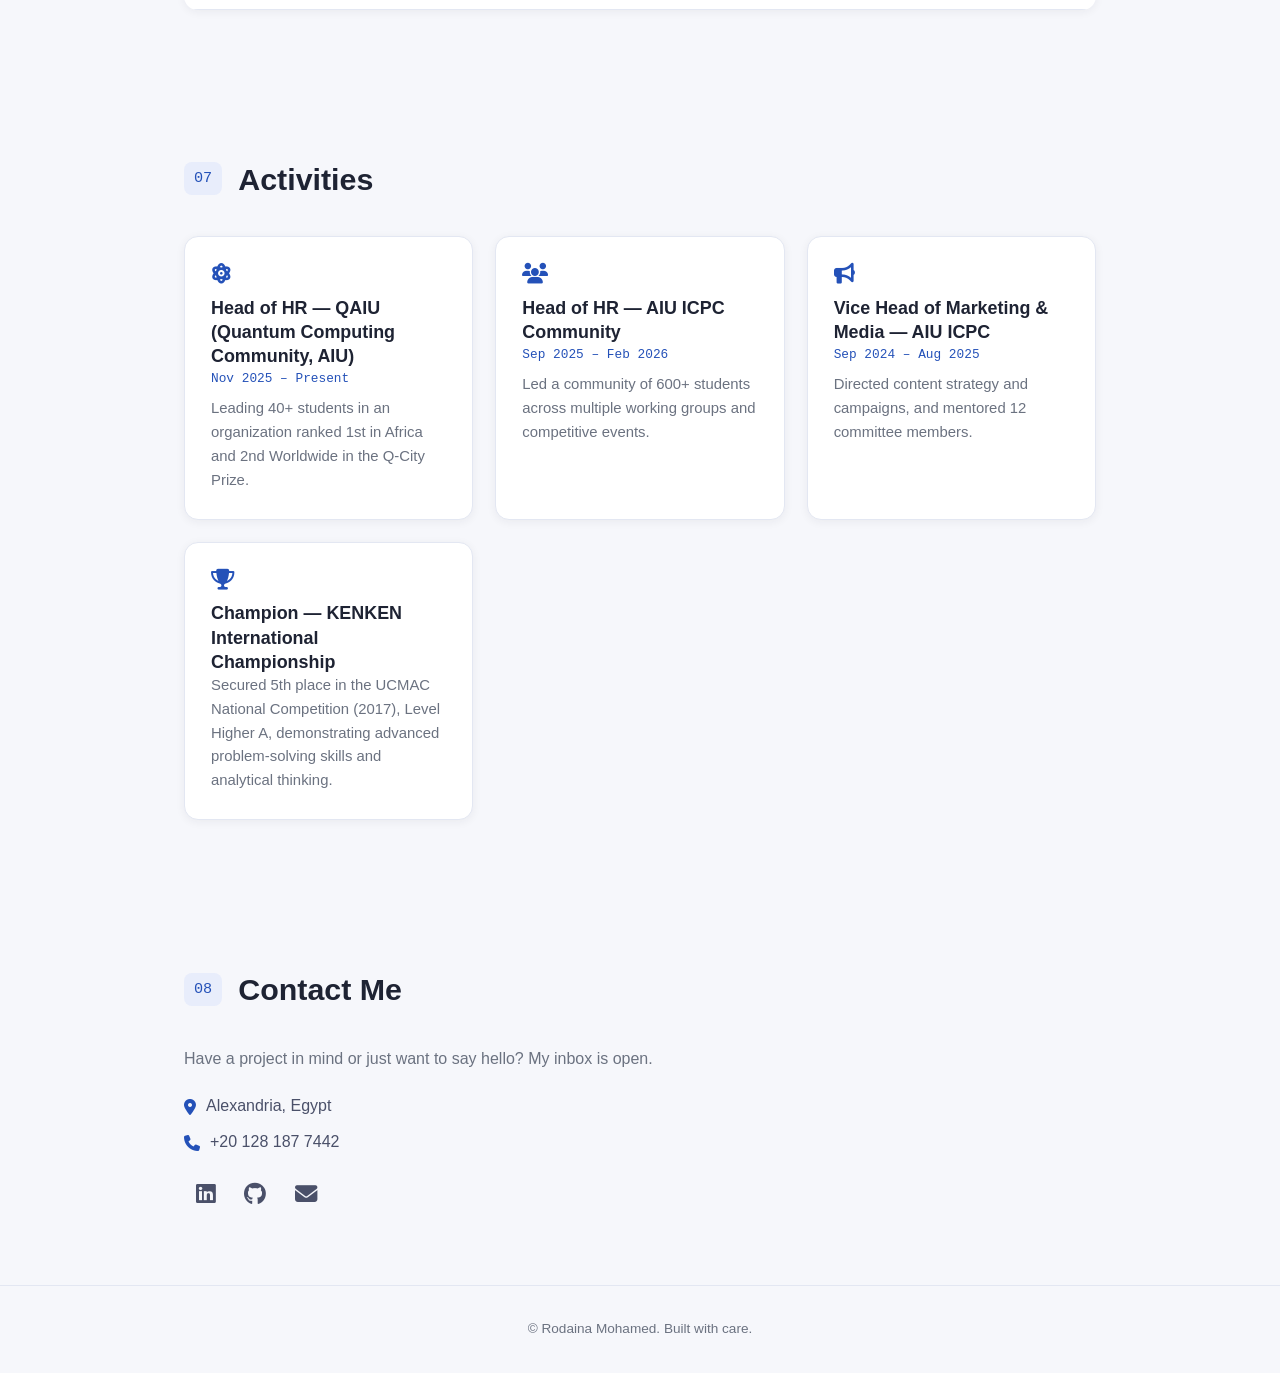
==== commit d596068c: "Update index.html" ====
--- a/index.html
+++ b/index.html
@@ -140,8 +140,8 @@
       </ul>
     </div>
     <div class="exp-item">
-      <h3>IT Intern — Egypt Petrochemicals</h3>
-      <span>Jul 2026 – Present</span>
+      <h3>Database Intern — Egypt Petrochemicals</h3>
+      <span>Jul 2026 – Aug 2026</span>
       <ul>
         <li>Built intelligent automation workflows for industrial data analysis, contributing to performance improvements across production</li>
       </ul>
@@ -412,4 +412,4 @@
 
   <script src="script.js"></script>
 </body>
-</html>+</html>
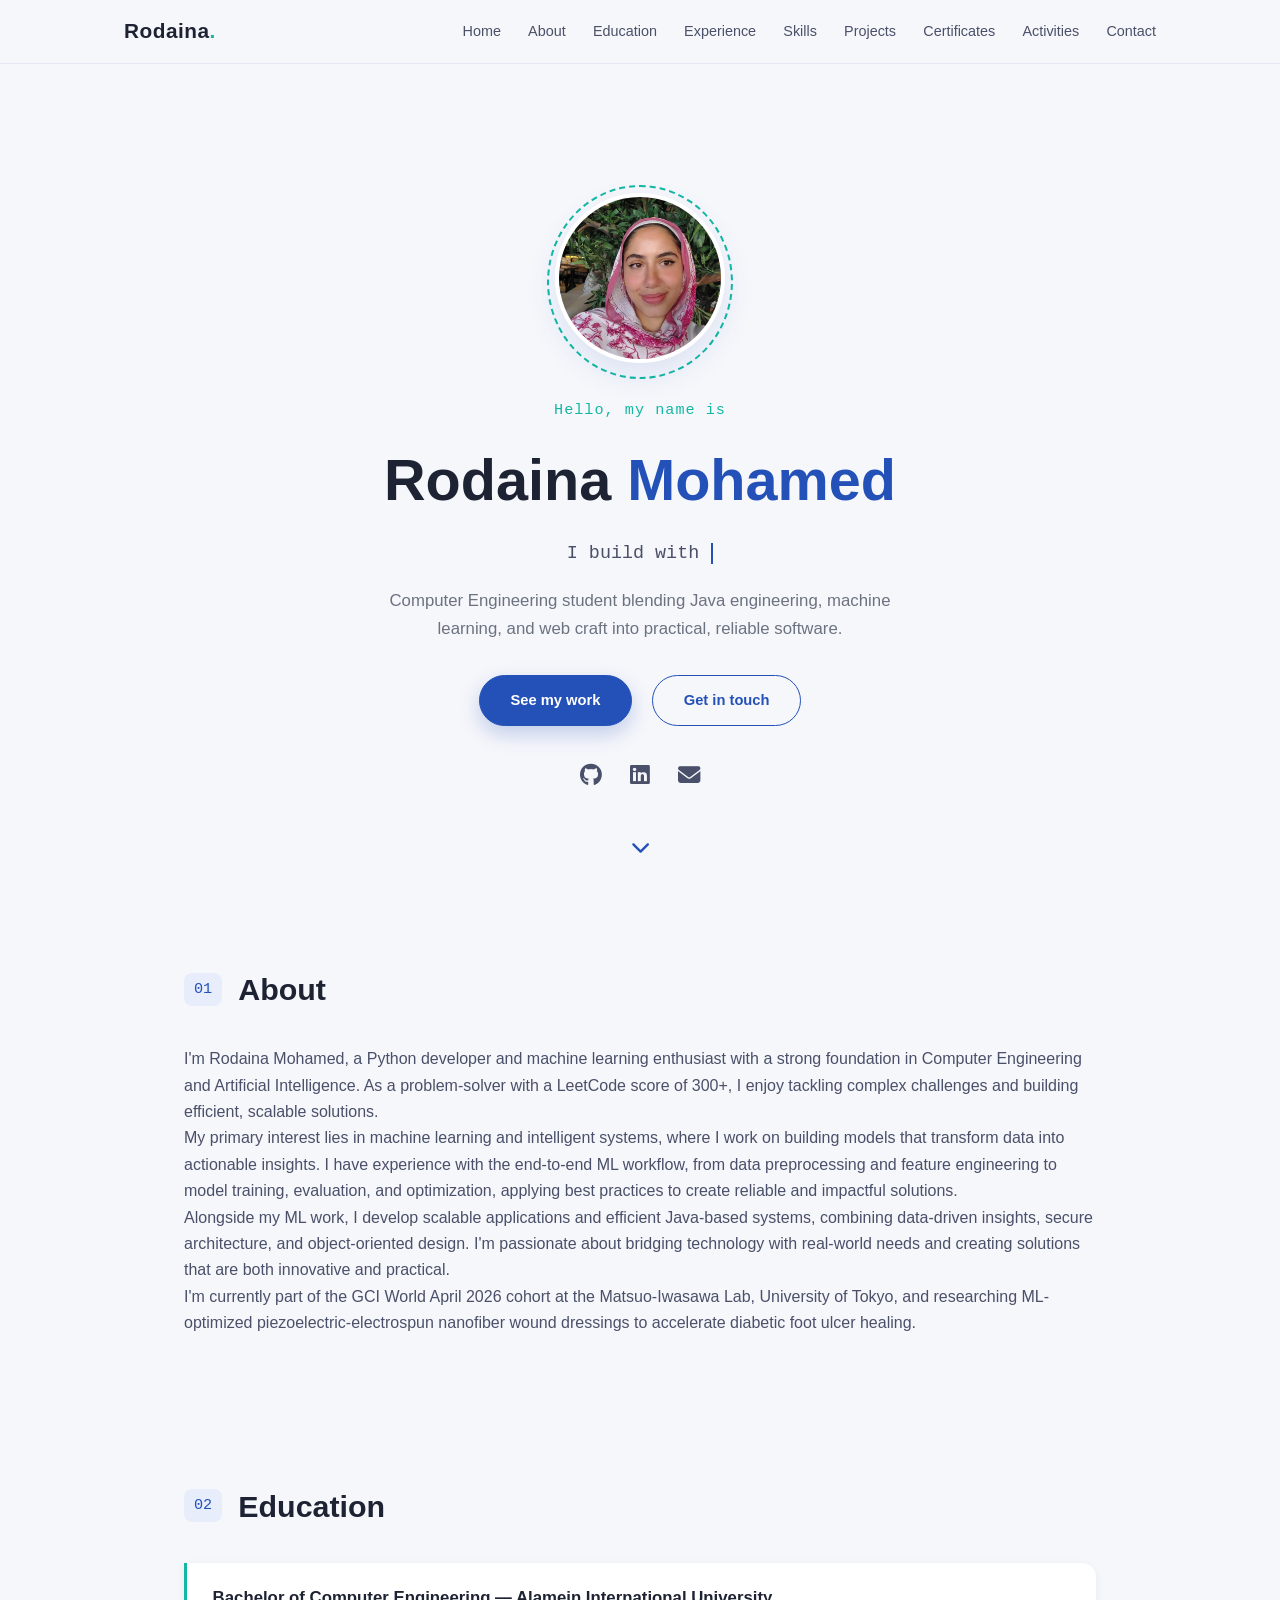
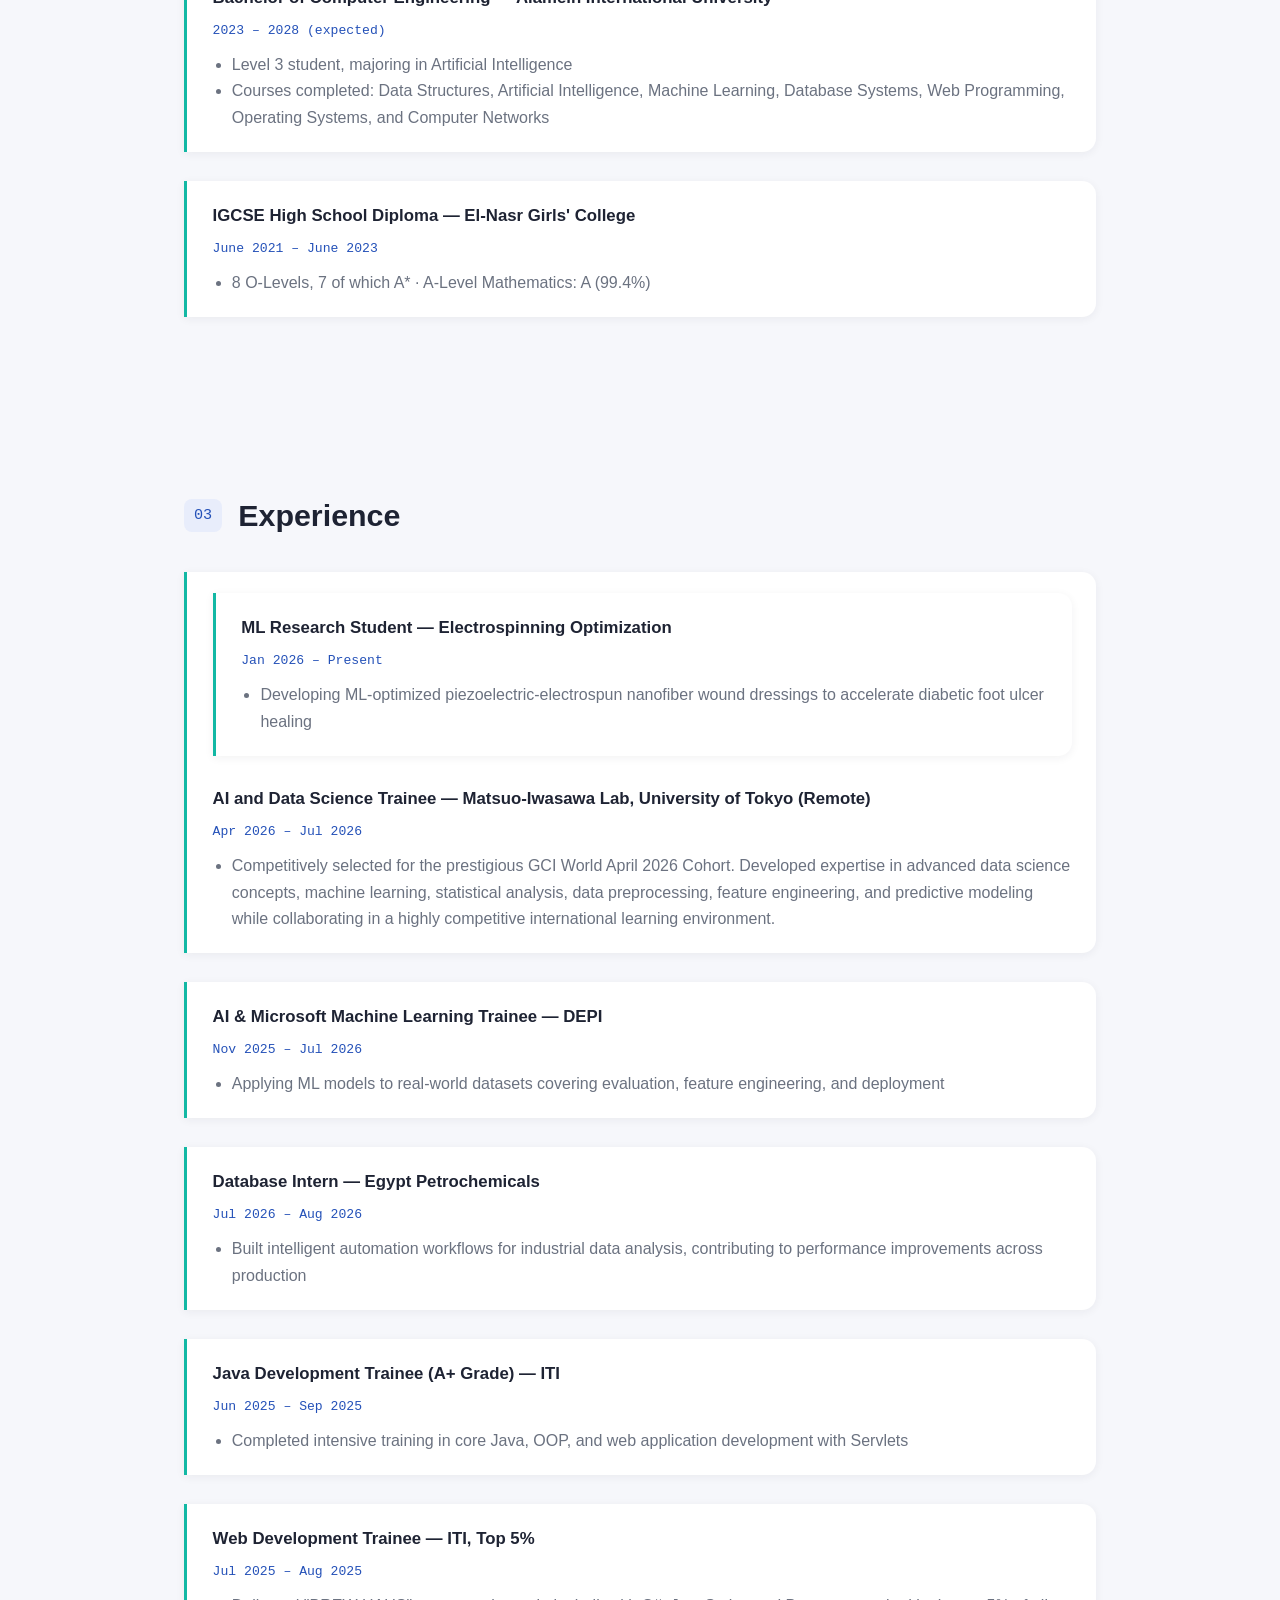
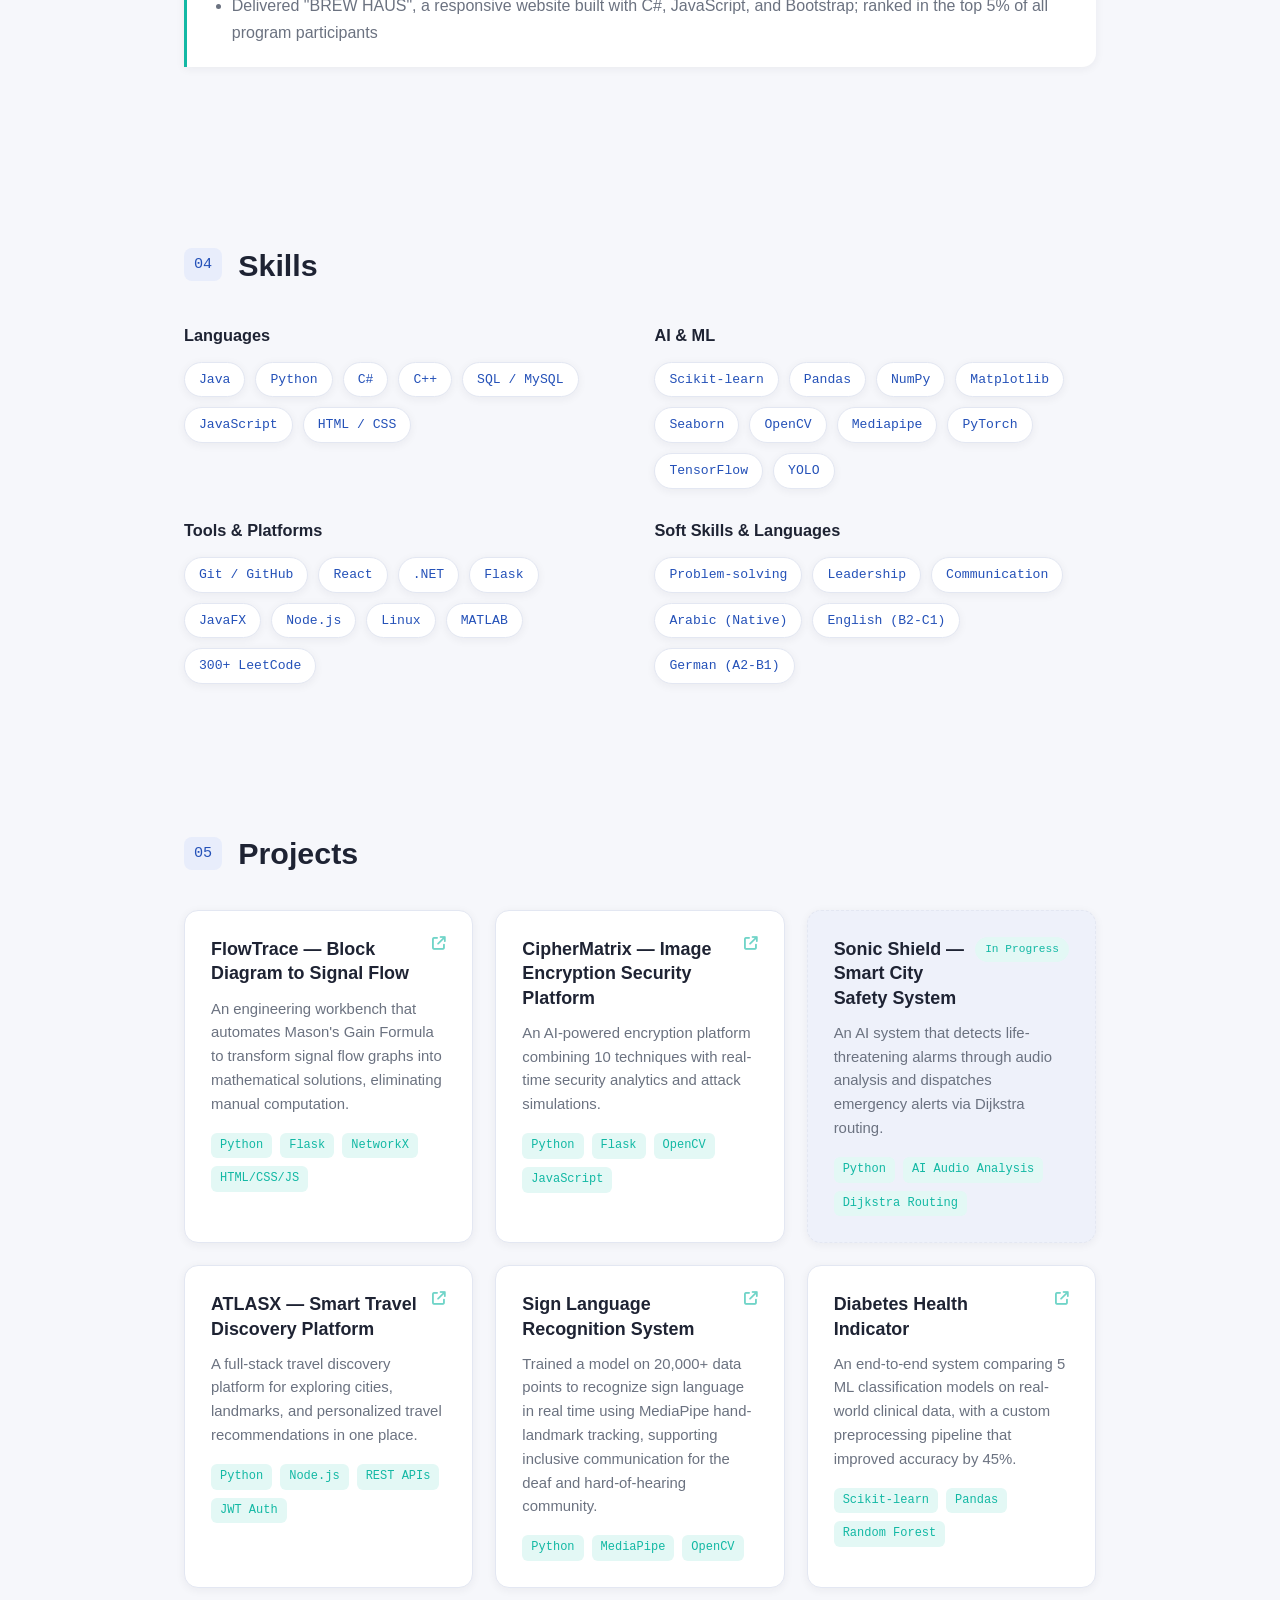
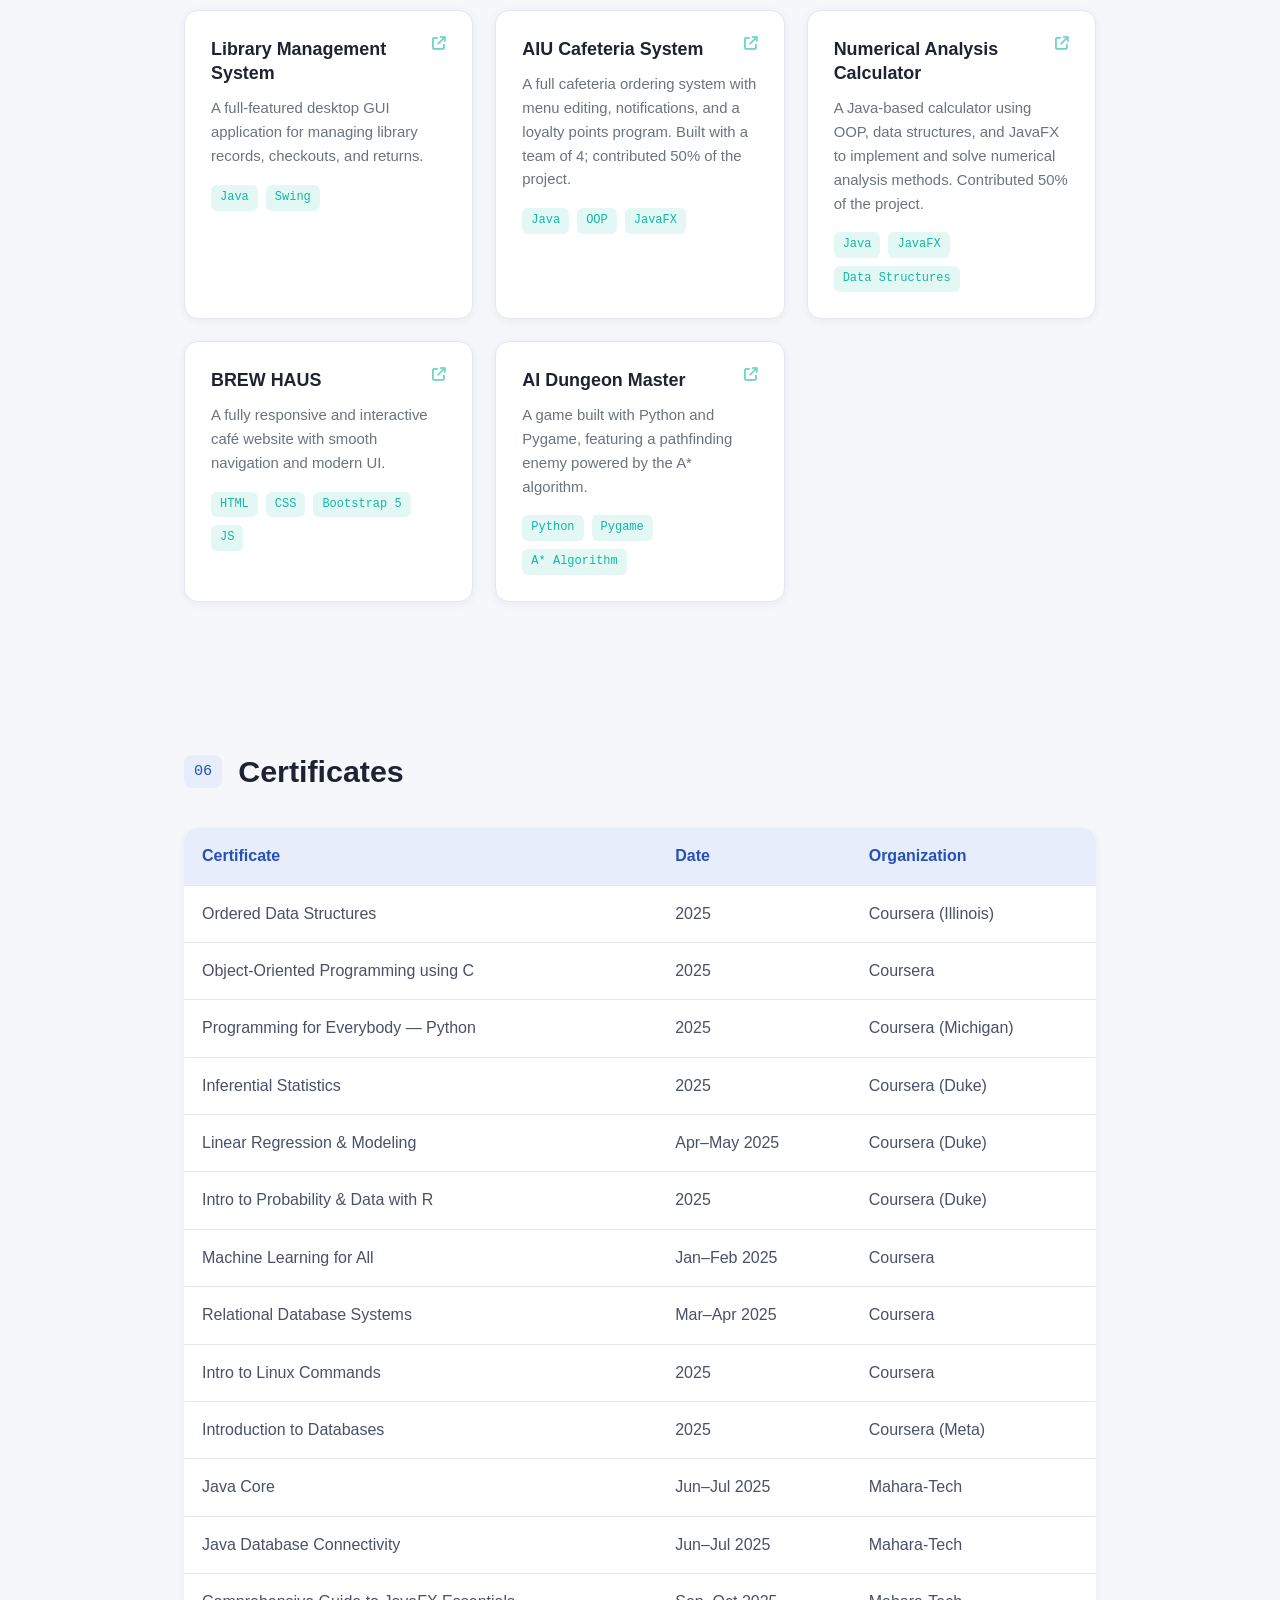
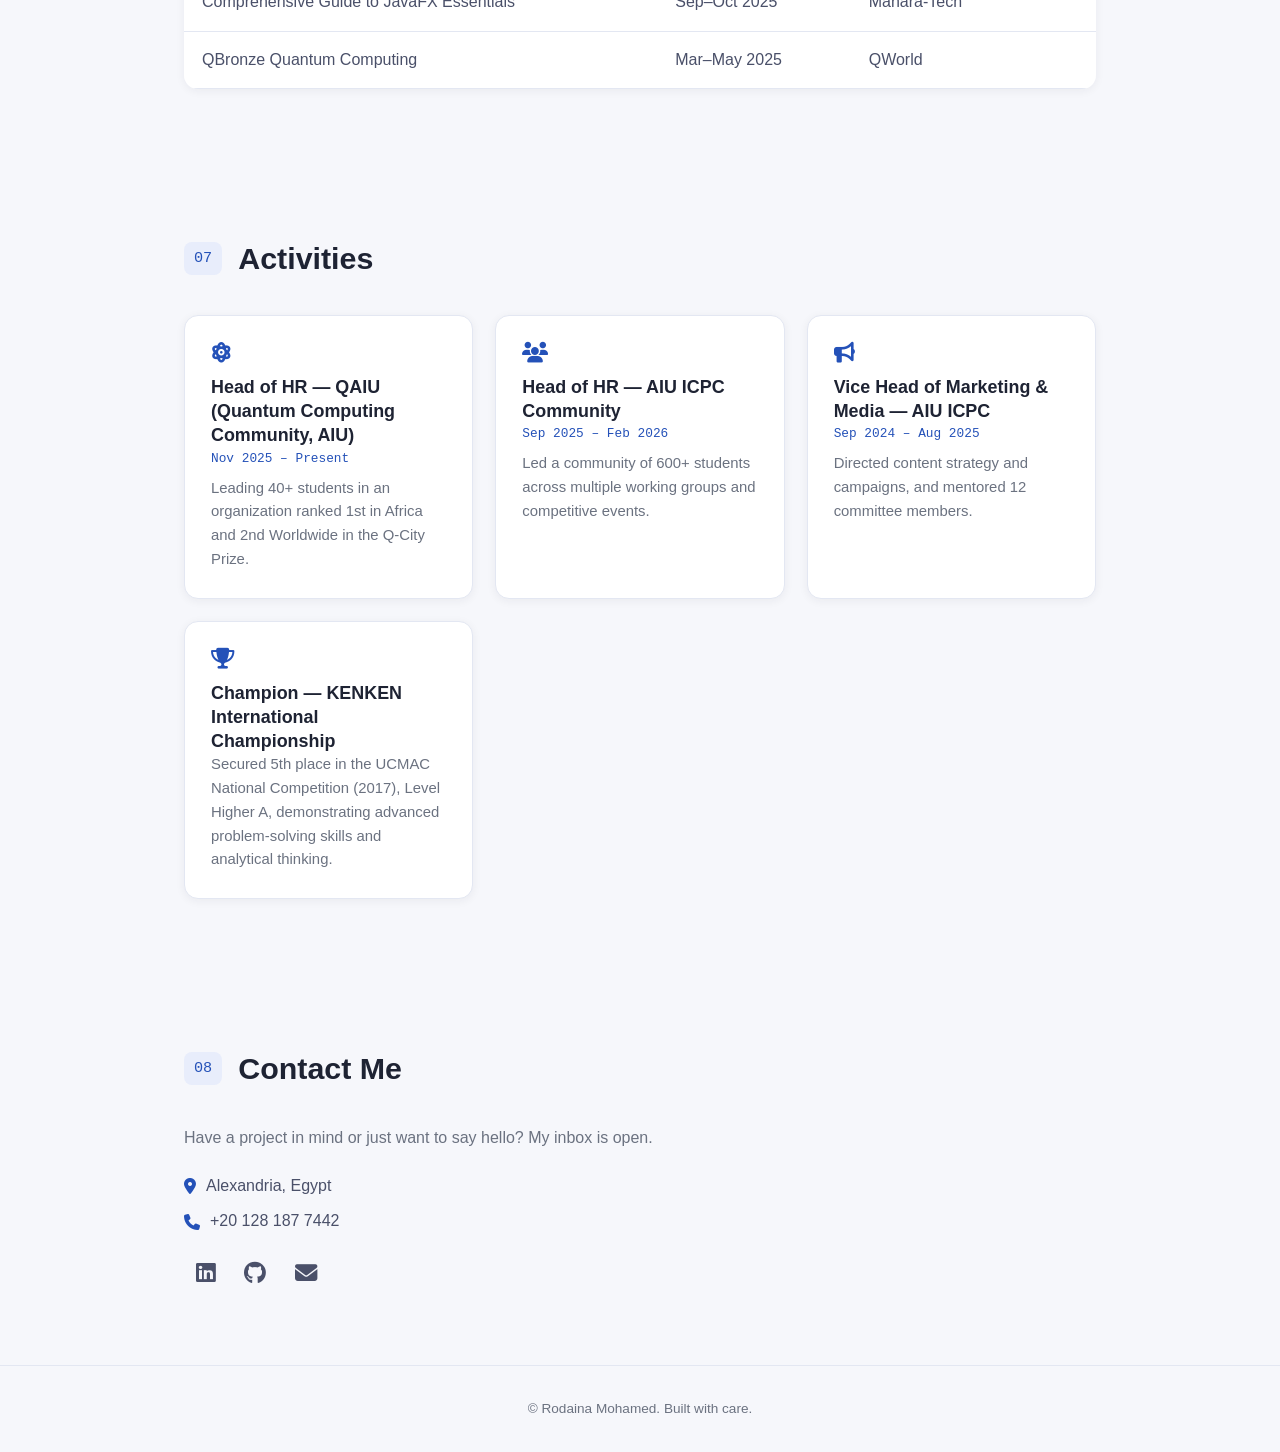
==== commit 71e37ee1: "Update index.html" ====
--- a/index.html
+++ b/index.html
@@ -119,22 +119,25 @@
   <section id="experience" class="section experience reveal">
     <h2><span class="section-index">03</span>Experience</h2>
     <div class="exp-item">
-      <h3>AI and Data Science Trainee — Matsuo-Iwasawa Lab, University of Tokyo (Remote)</h3>
-      <span>Apr 2026 – Present</span>
-      <ul>
-        <li>Competitively selected for the GCI World April 2026 cohort</li>
-      </ul>
-    </div>
-    <div class="exp-item">
+       <div class="exp-item">
       <h3>ML Research Student — Electrospinning Optimization</h3>
       <span>Jan 2026 – Present</span>
       <ul>
         <li>Developing ML-optimized piezoelectric-electrospun nanofiber wound dressings to accelerate diabetic foot ulcer healing</li>
       </ul>
     </div>
+      <h3>AI and Data Science Trainee — Matsuo-Iwasawa Lab, University of Tokyo (Remote)</h3>
+      <span>Apr 2026 – Jul 2026</span>
+      <ul>
+        <li>Competitively selected for the prestigious GCI World April 2026 Cohort. Developed expertise in
+          advanced data science concepts, machine learning, statistical analysis, data preprocessing, feature engineering, and predictive 
+          modeling while collaborating in a highly competitive international learning environment. </li>
+      </ul>
+    </div>
+   
     <div class="exp-item">
       <h3>AI &amp; Microsoft Machine Learning Trainee — DEPI</h3>
-      <span>Nov 2025 – Present</span>
+      <span>Nov 2025 – Jul 2026</span>
       <ul>
         <li>Applying ML models to real-world datasets covering evaluation, feature engineering, and deployment</li>
       </ul>
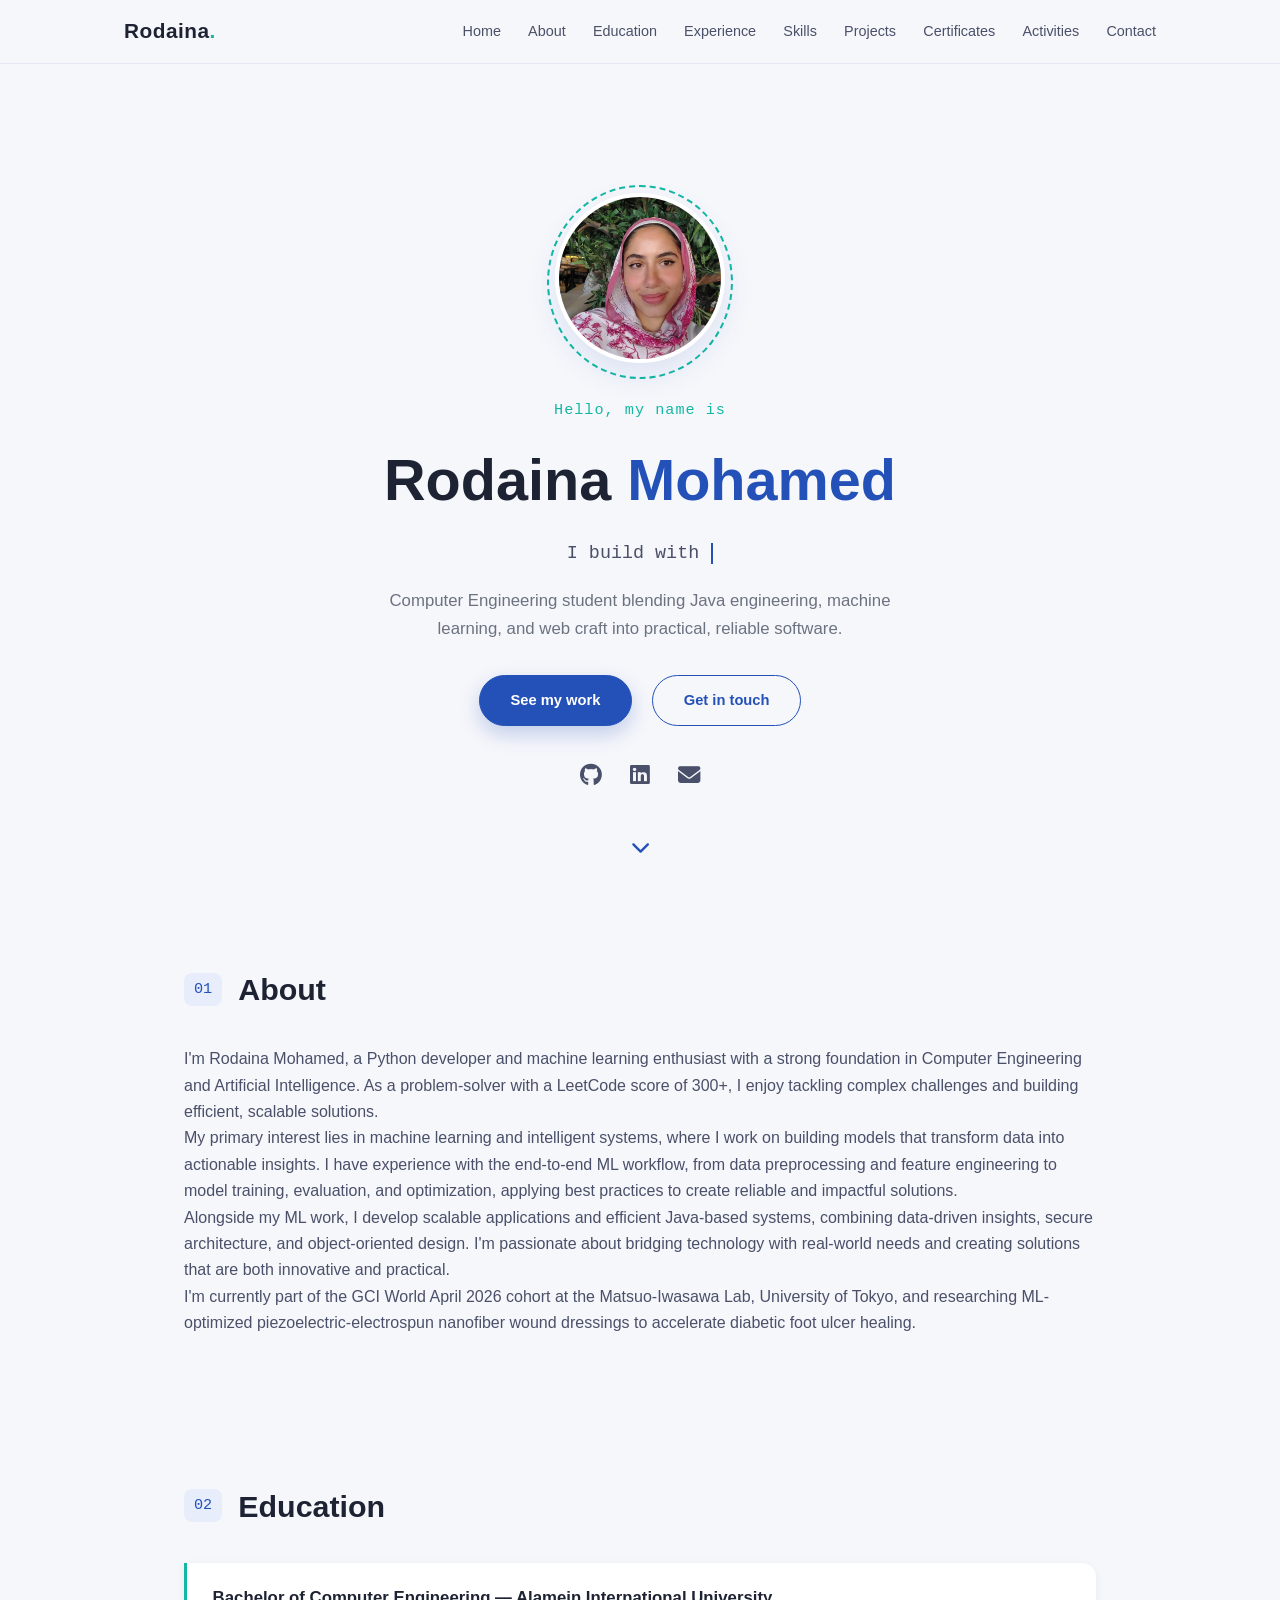
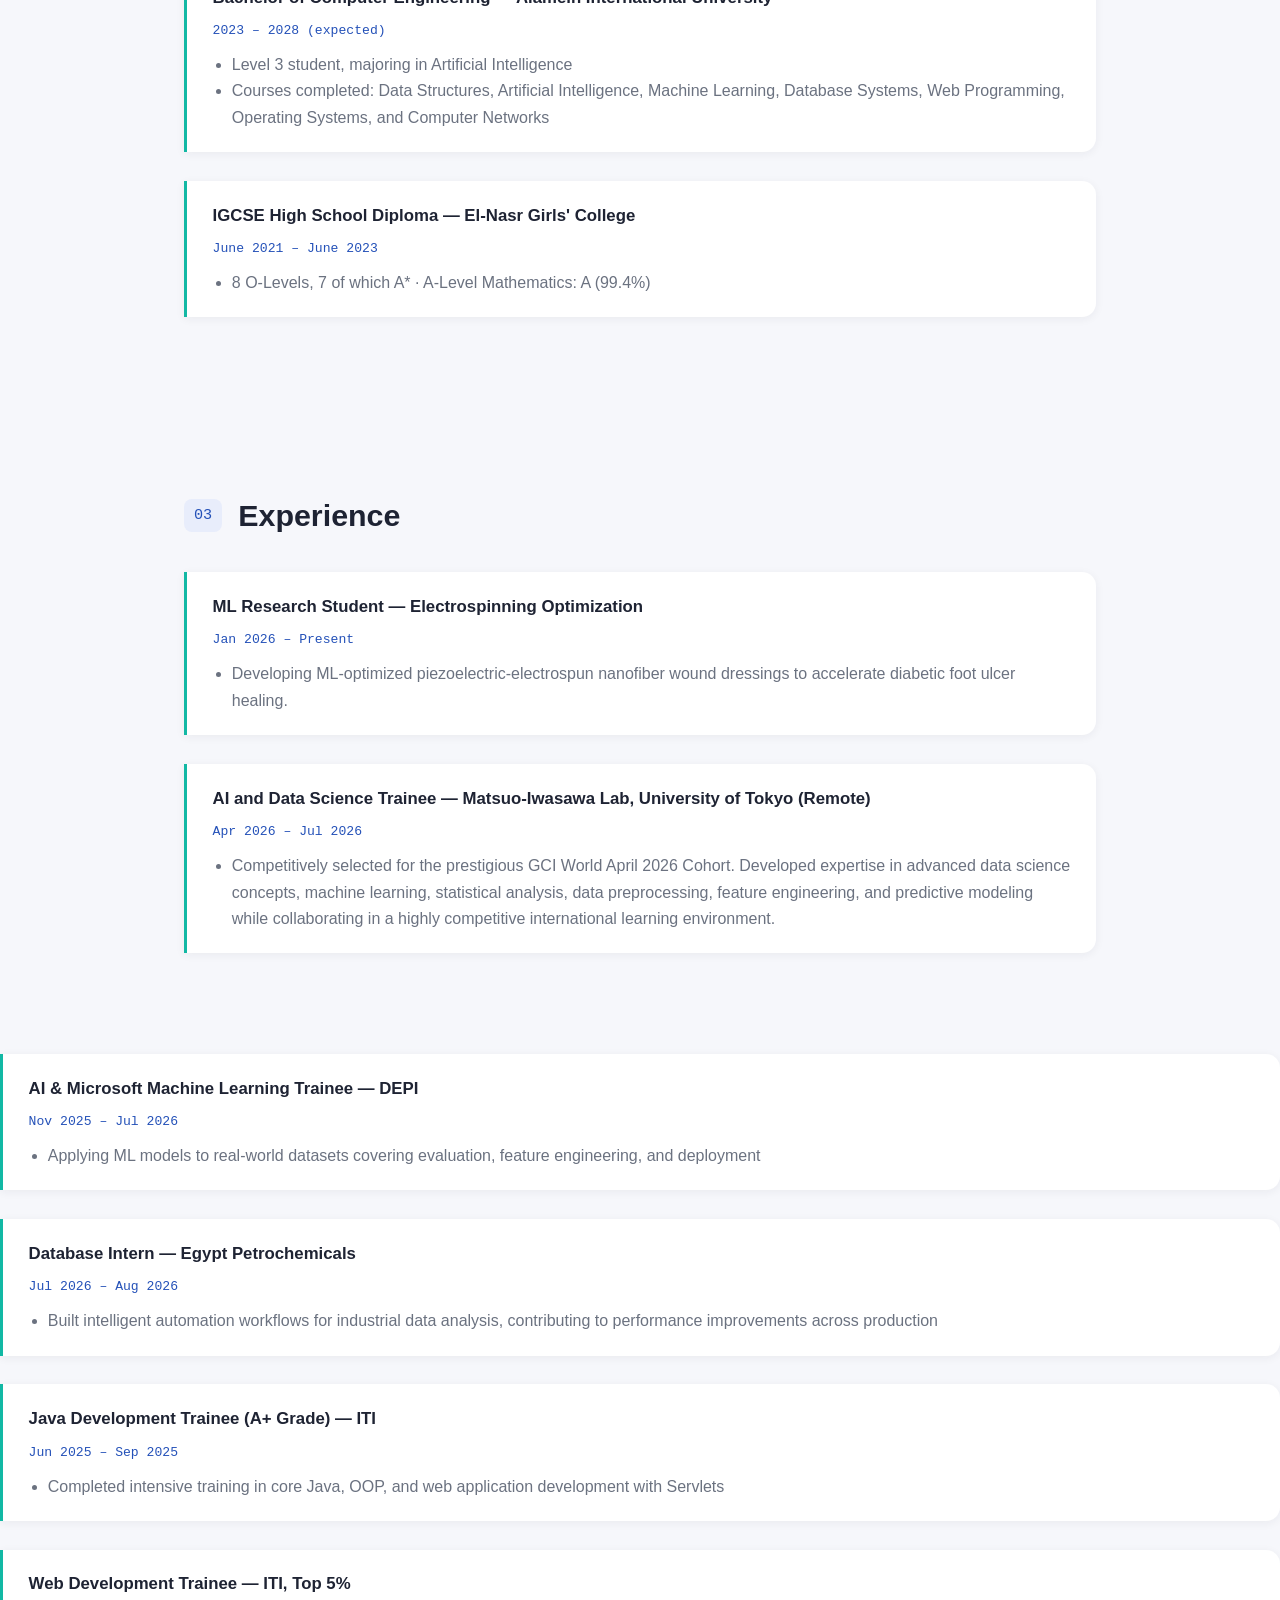
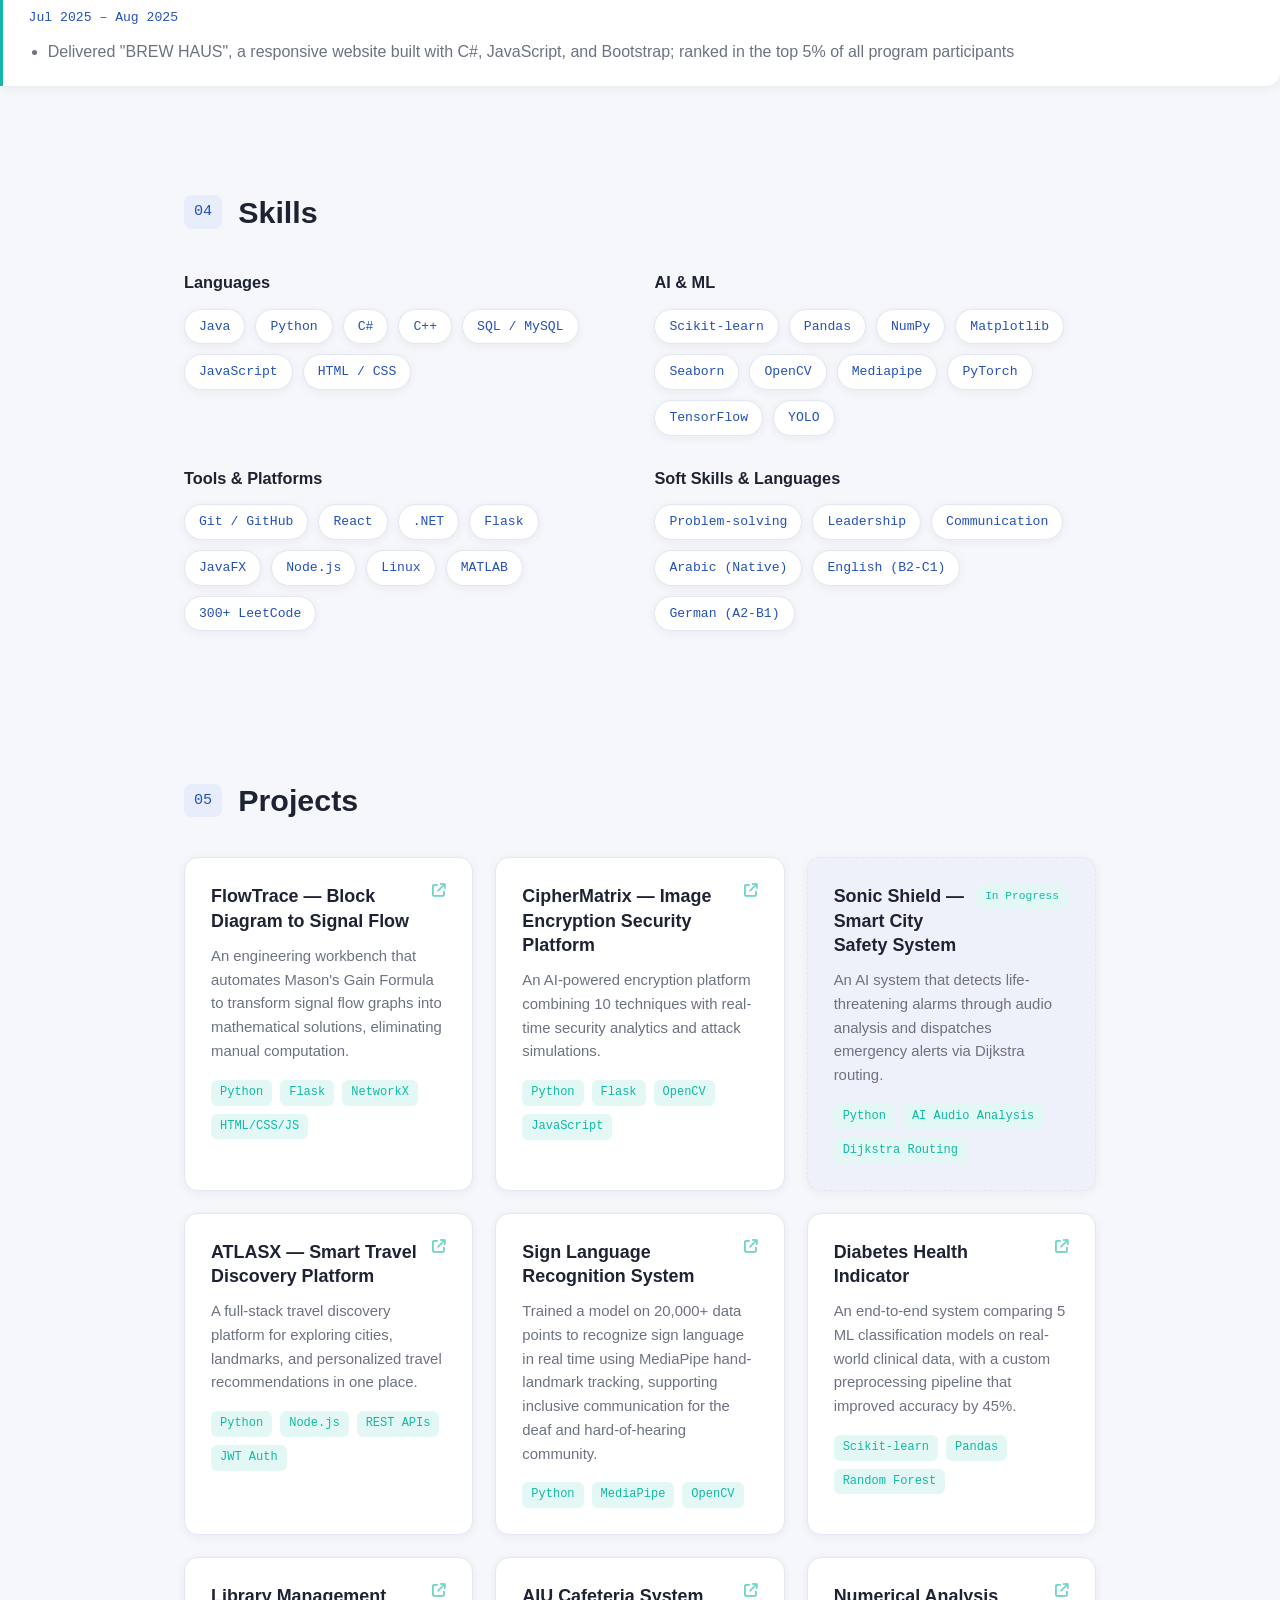
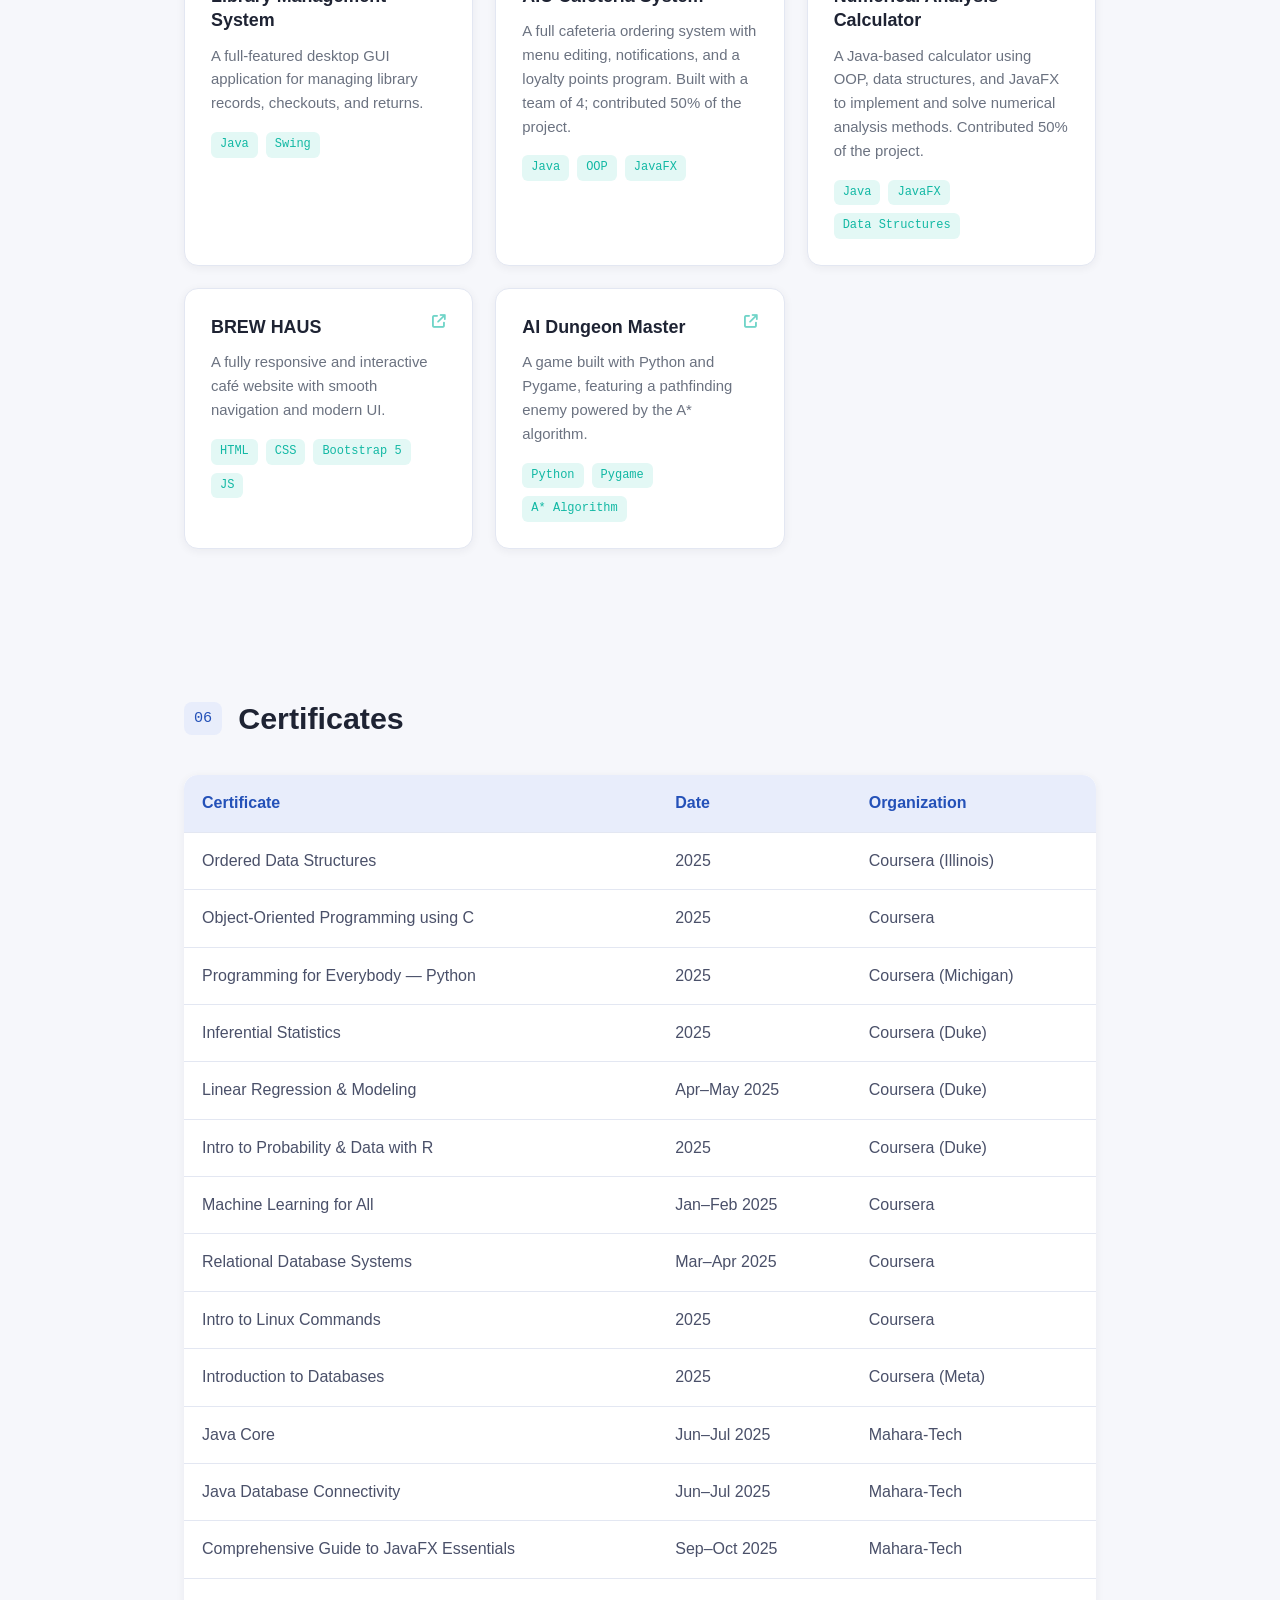
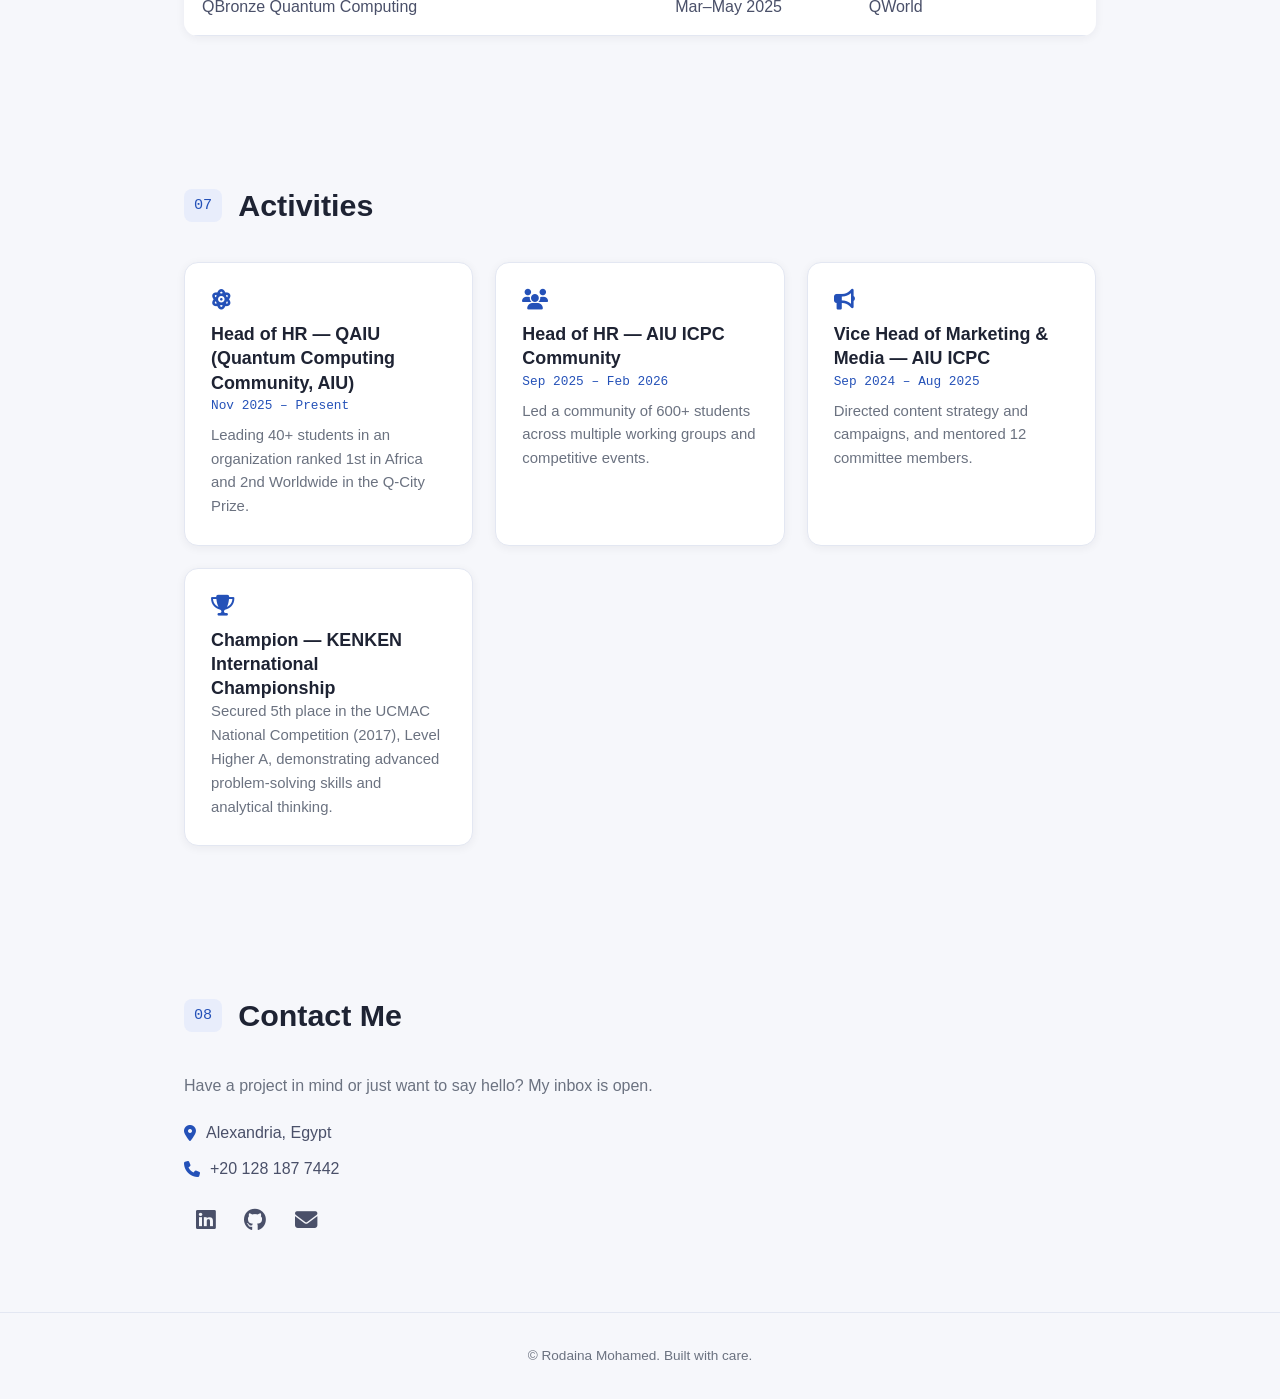
==== commit a1ef20cc: "Update index.html" ====
--- a/index.html
+++ b/index.html
@@ -117,24 +117,28 @@
   </section>
 
   <section id="experience" class="section experience reveal">
-    <h2><span class="section-index">03</span>Experience</h2>
-    <div class="exp-item">
-       <div class="exp-item">
-      <h3>ML Research Student — Electrospinning Optimization</h3>
-      <span>Jan 2026 – Present</span>
-      <ul>
-        <li>Developing ML-optimized piezoelectric-electrospun nanofiber wound dressings to accelerate diabetic foot ulcer healing</li>
-      </ul>
-    </div>
-      <h3>AI and Data Science Trainee — Matsuo-Iwasawa Lab, University of Tokyo (Remote)</h3>
-      <span>Apr 2026 – Jul 2026</span>
-      <ul>
-        <li>Competitively selected for the prestigious GCI World April 2026 Cohort. Developed expertise in
-          advanced data science concepts, machine learning, statistical analysis, data preprocessing, feature engineering, and predictive 
-          modeling while collaborating in a highly competitive international learning environment. </li>
-      </ul>
-    </div>
-   
+  <h2><span class="section-index">03</span>Experience</h2>
+
+  <div class="exp-item">
+    <h3>ML Research Student — Electrospinning Optimization</h3>
+    <span>Jan 2026 – Present</span>
+    <ul>
+      <li>
+        Developing ML-optimized piezoelectric-electrospun nanofiber wound dressings to accelerate diabetic foot ulcer healing.
+      </li>
+    </ul>
+  </div>
+
+  <div class="exp-item">
+    <h3>AI and Data Science Trainee — Matsuo-Iwasawa Lab, University of Tokyo (Remote)</h3>
+    <span>Apr 2026 – Jul 2026</span>
+    <ul>
+      <li>
+        Competitively selected for the prestigious GCI World April 2026 Cohort. Developed expertise in advanced data science concepts, machine learning, statistical analysis, data preprocessing, feature engineering, and predictive modeling while collaborating in a highly competitive international learning environment.
+      </li>
+    </ul>
+  </div>
+</section>
     <div class="exp-item">
       <h3>AI &amp; Microsoft Machine Learning Trainee — DEPI</h3>
       <span>Nov 2025 – Jul 2026</span>
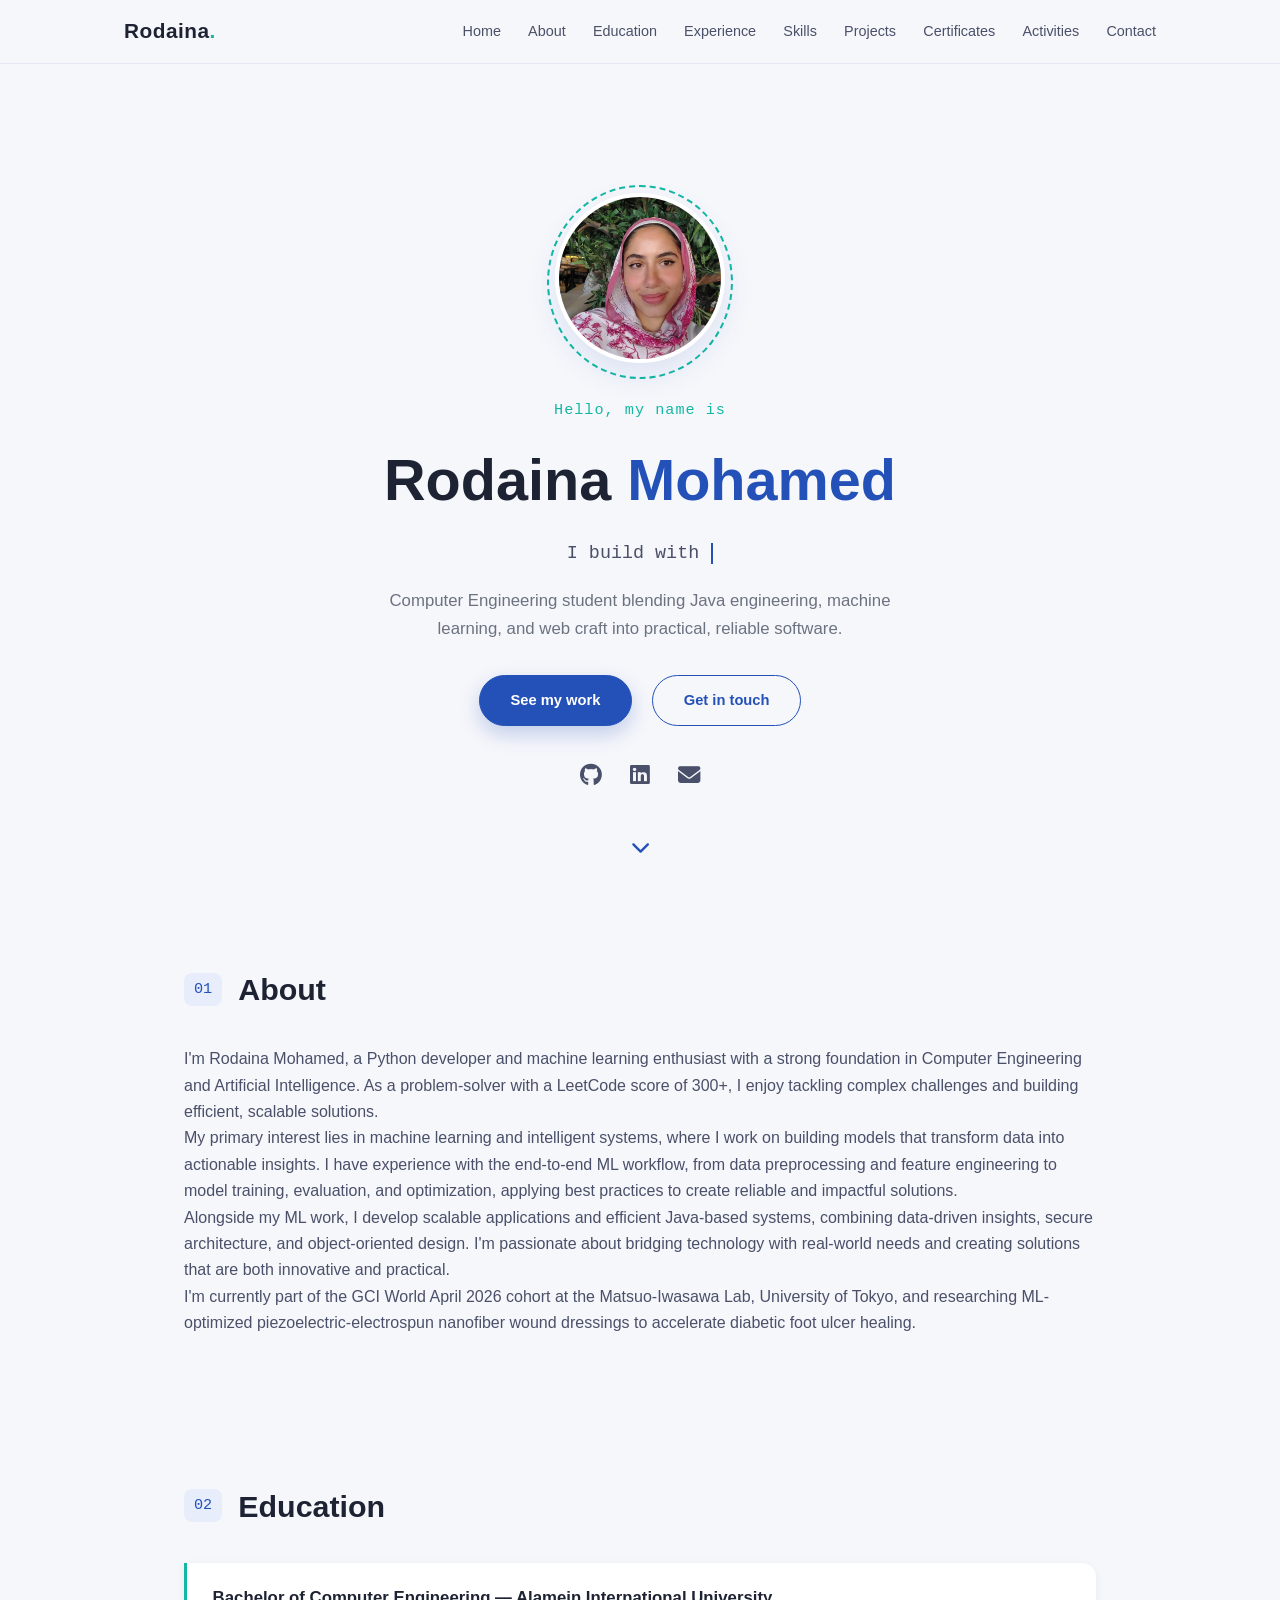
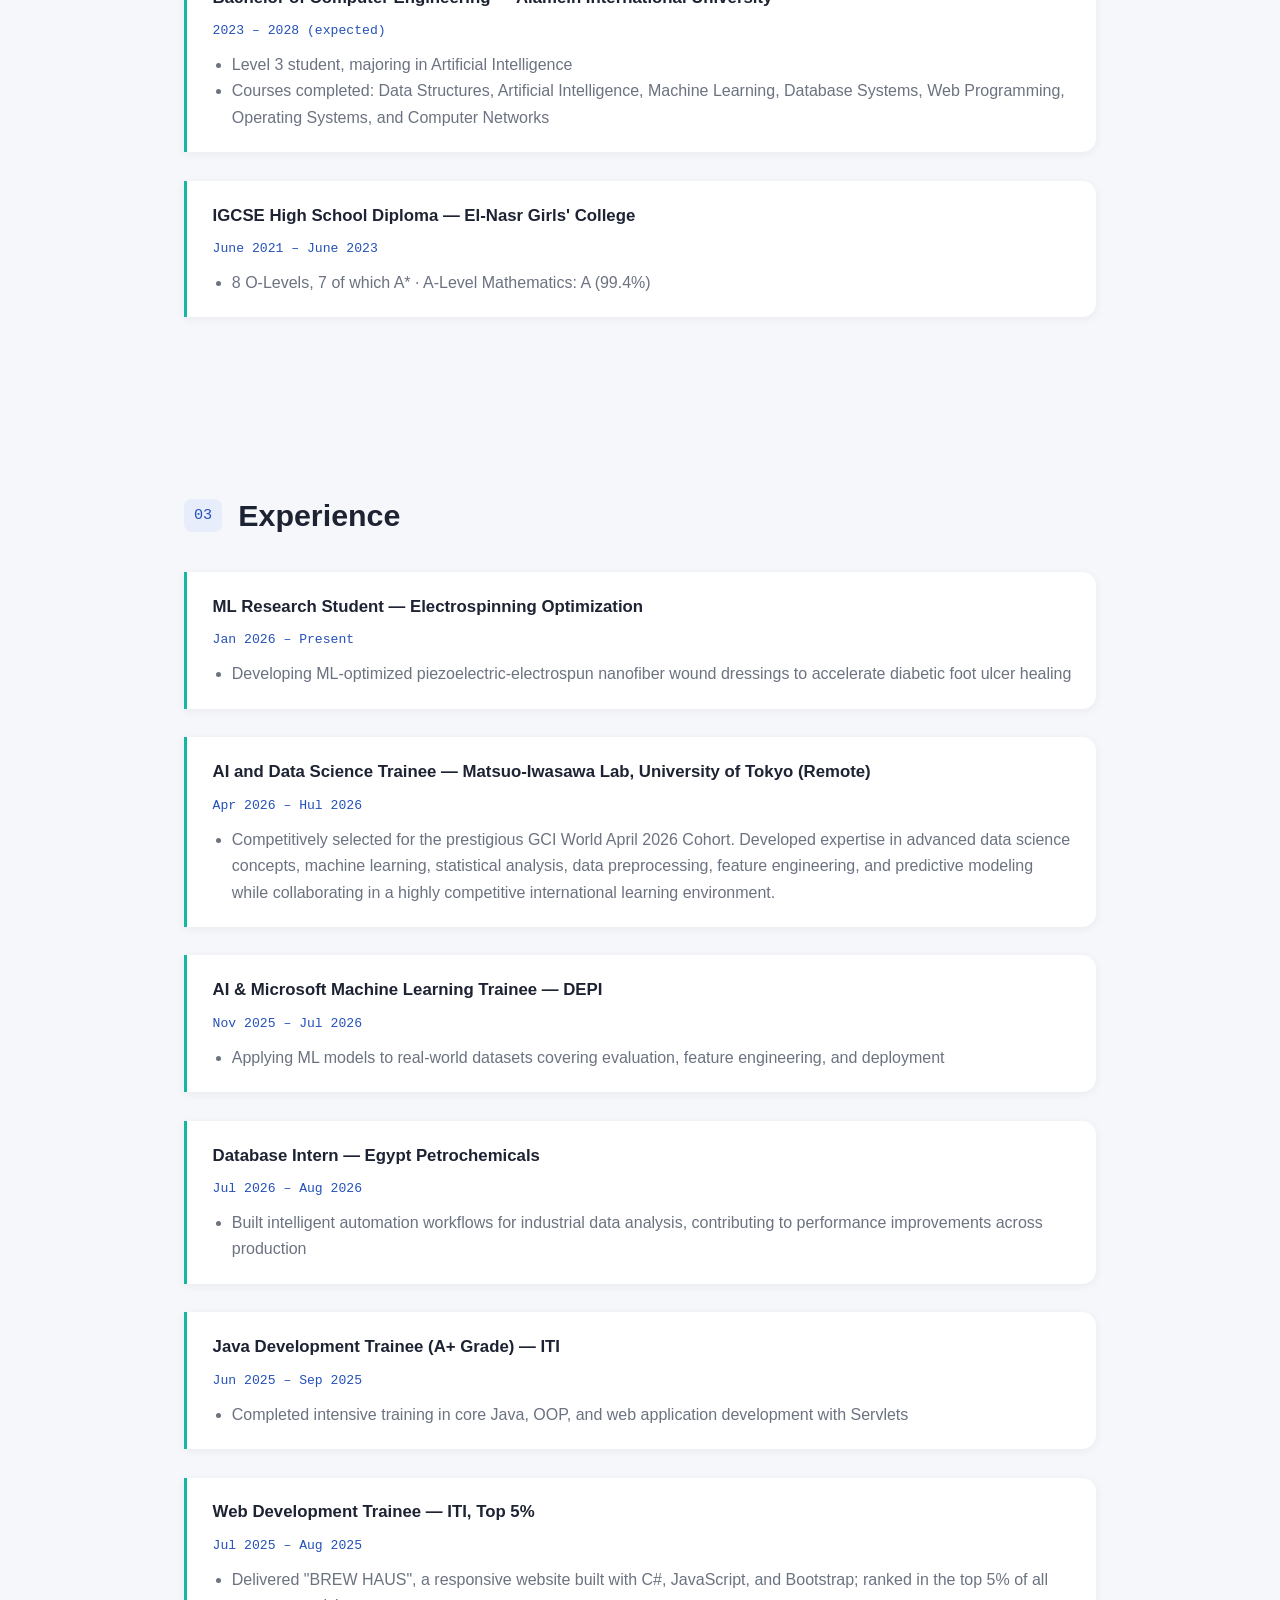
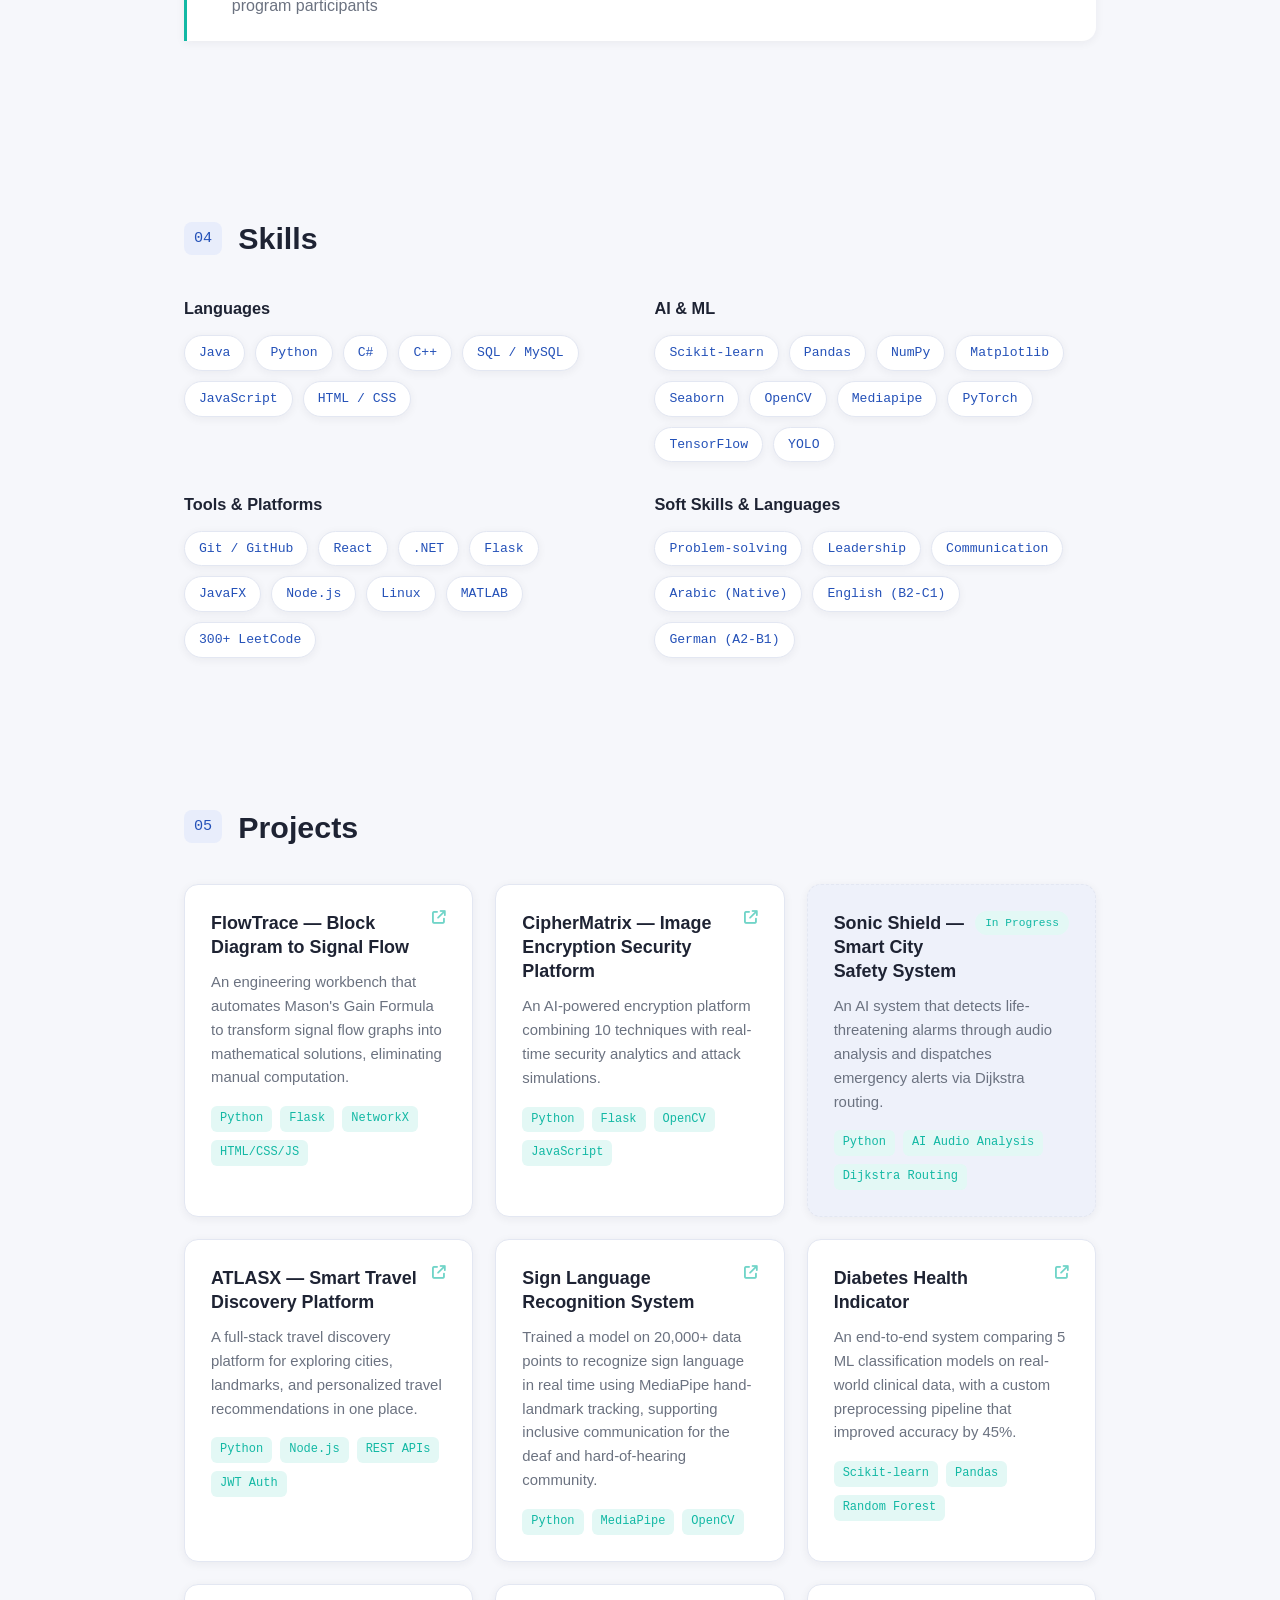
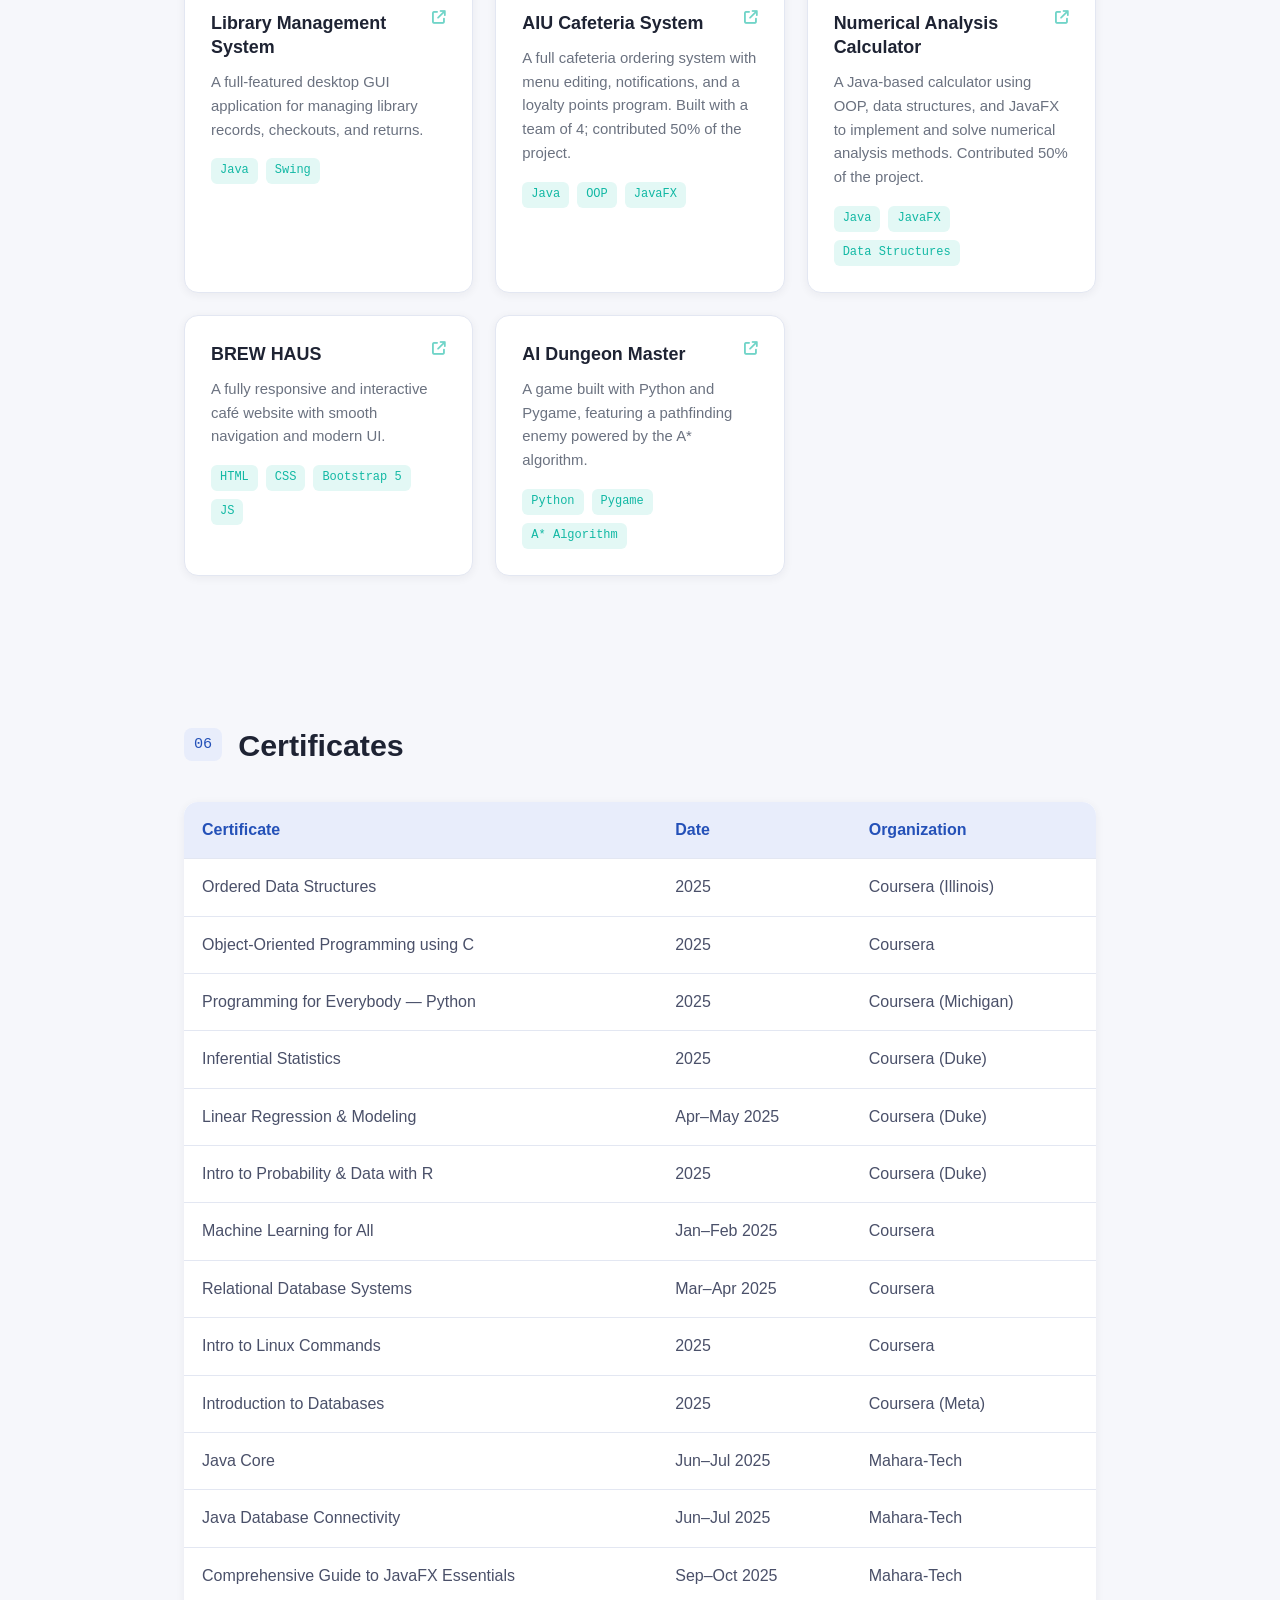
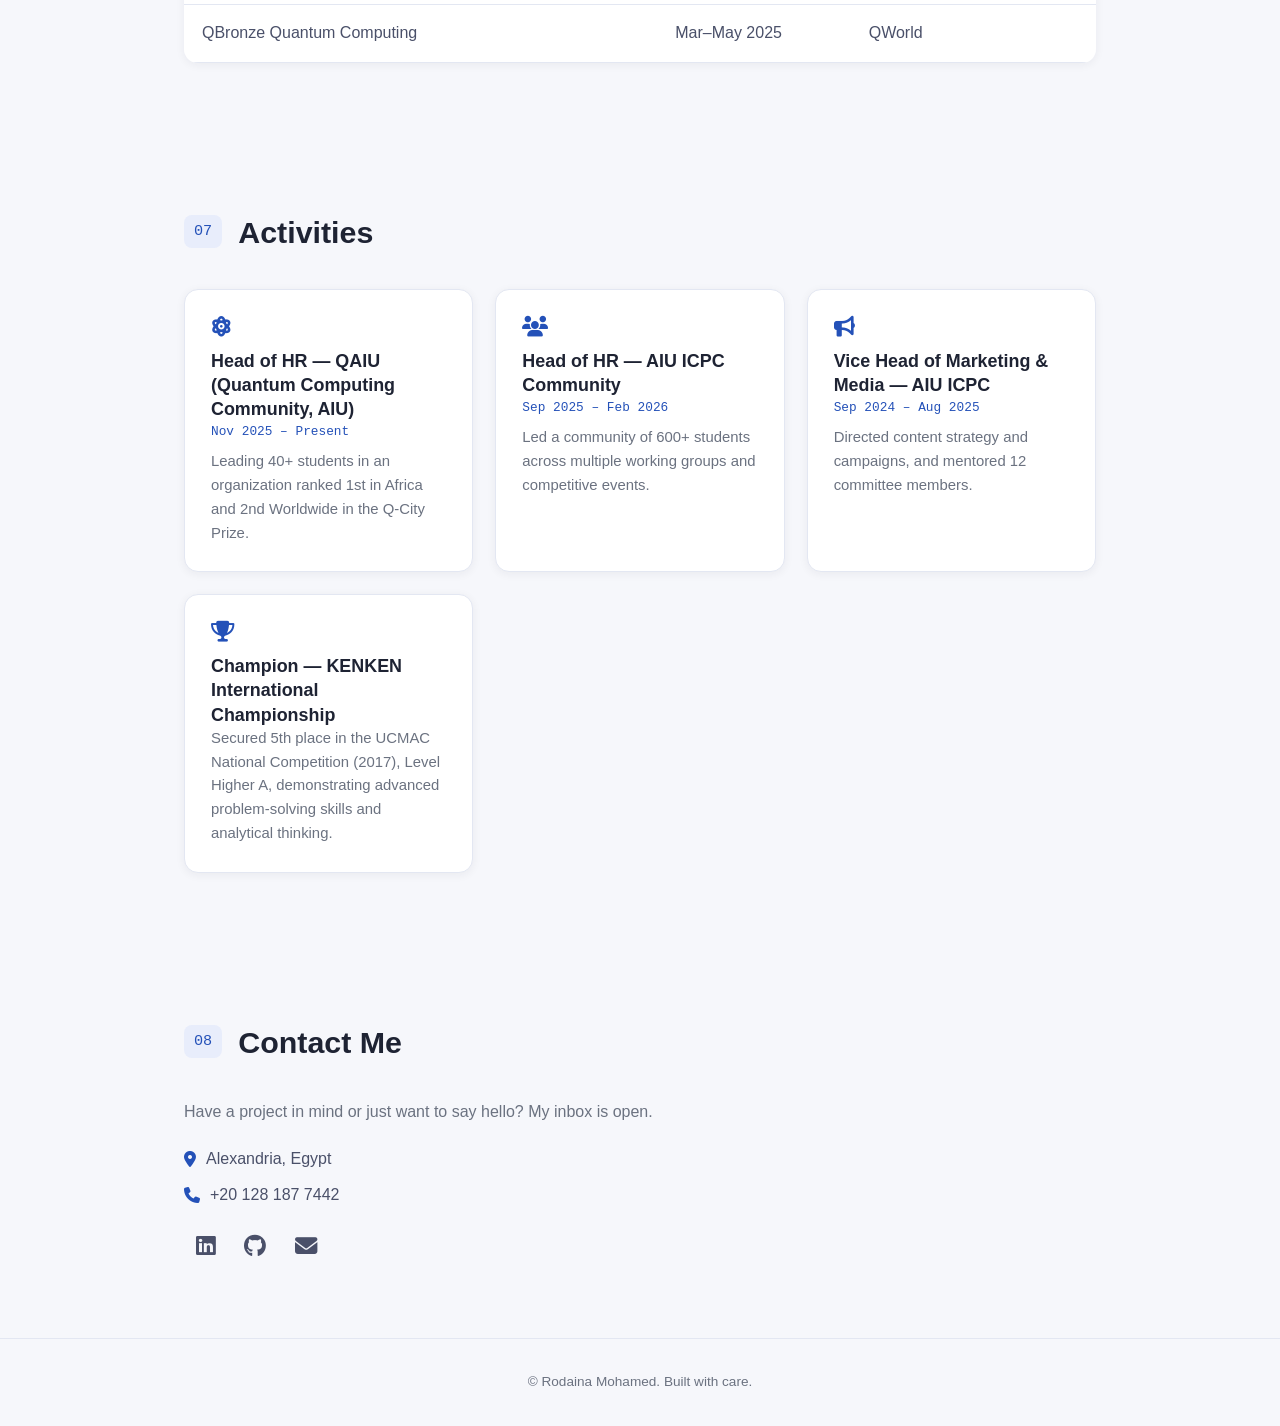
==== commit 9bdb8ac3: "Update fmt.Println message from 'Hello' to 'Goodbye'" ====
--- a/index.html
+++ b/index.html
@@ -117,28 +117,24 @@
   </section>
 
   <section id="experience" class="section experience reveal">
-  <h2><span class="section-index">03</span>Experience</h2>
-
-  <div class="exp-item">
-    <h3>ML Research Student — Electrospinning Optimization</h3>
-    <span>Jan 2026 – Present</span>
-    <ul>
-      <li>
-        Developing ML-optimized piezoelectric-electrospun nanofiber wound dressings to accelerate diabetic foot ulcer healing.
-      </li>
-    </ul>
-  </div>
-
-  <div class="exp-item">
-    <h3>AI and Data Science Trainee — Matsuo-Iwasawa Lab, University of Tokyo (Remote)</h3>
-    <span>Apr 2026 – Jul 2026</span>
-    <ul>
-      <li>
-        Competitively selected for the prestigious GCI World April 2026 Cohort. Developed expertise in advanced data science concepts, machine learning, statistical analysis, data preprocessing, feature engineering, and predictive modeling while collaborating in a highly competitive international learning environment.
-      </li>
-    </ul>
-  </div>
-</section>
+    <h2><span class="section-index">03</span>Experience</h2>
+     <div class="exp-item">
+      <h3>ML Research Student — Electrospinning Optimization</h3>
+      <span>Jan 2026 – Present</span>
+      <ul>
+        <li>Developing ML-optimized piezoelectric-electrospun nanofiber wound dressings to accelerate diabetic foot ulcer healing</li>
+      </ul>
+    </div>
+
+    <div class="exp-item">
+      <h3>AI and Data Science Trainee — Matsuo-Iwasawa Lab, University of Tokyo (Remote)</h3>
+      <span>Apr 2026 – Hul 2026</span>
+      <ul>
+        <li>Competitively selected for the prestigious GCI World April 2026 Cohort. 
+          Developed expertise in advanced data science concepts, machine learning, statistical analysis, data preprocessing, feature engineering, and predictive modeling while 
+          collaborating in a highly competitive international learning environment.</li>
+      </ul>
+    </div>
     <div class="exp-item">
       <h3>AI &amp; Microsoft Machine Learning Trainee — DEPI</h3>
       <span>Nov 2025 – Jul 2026</span>
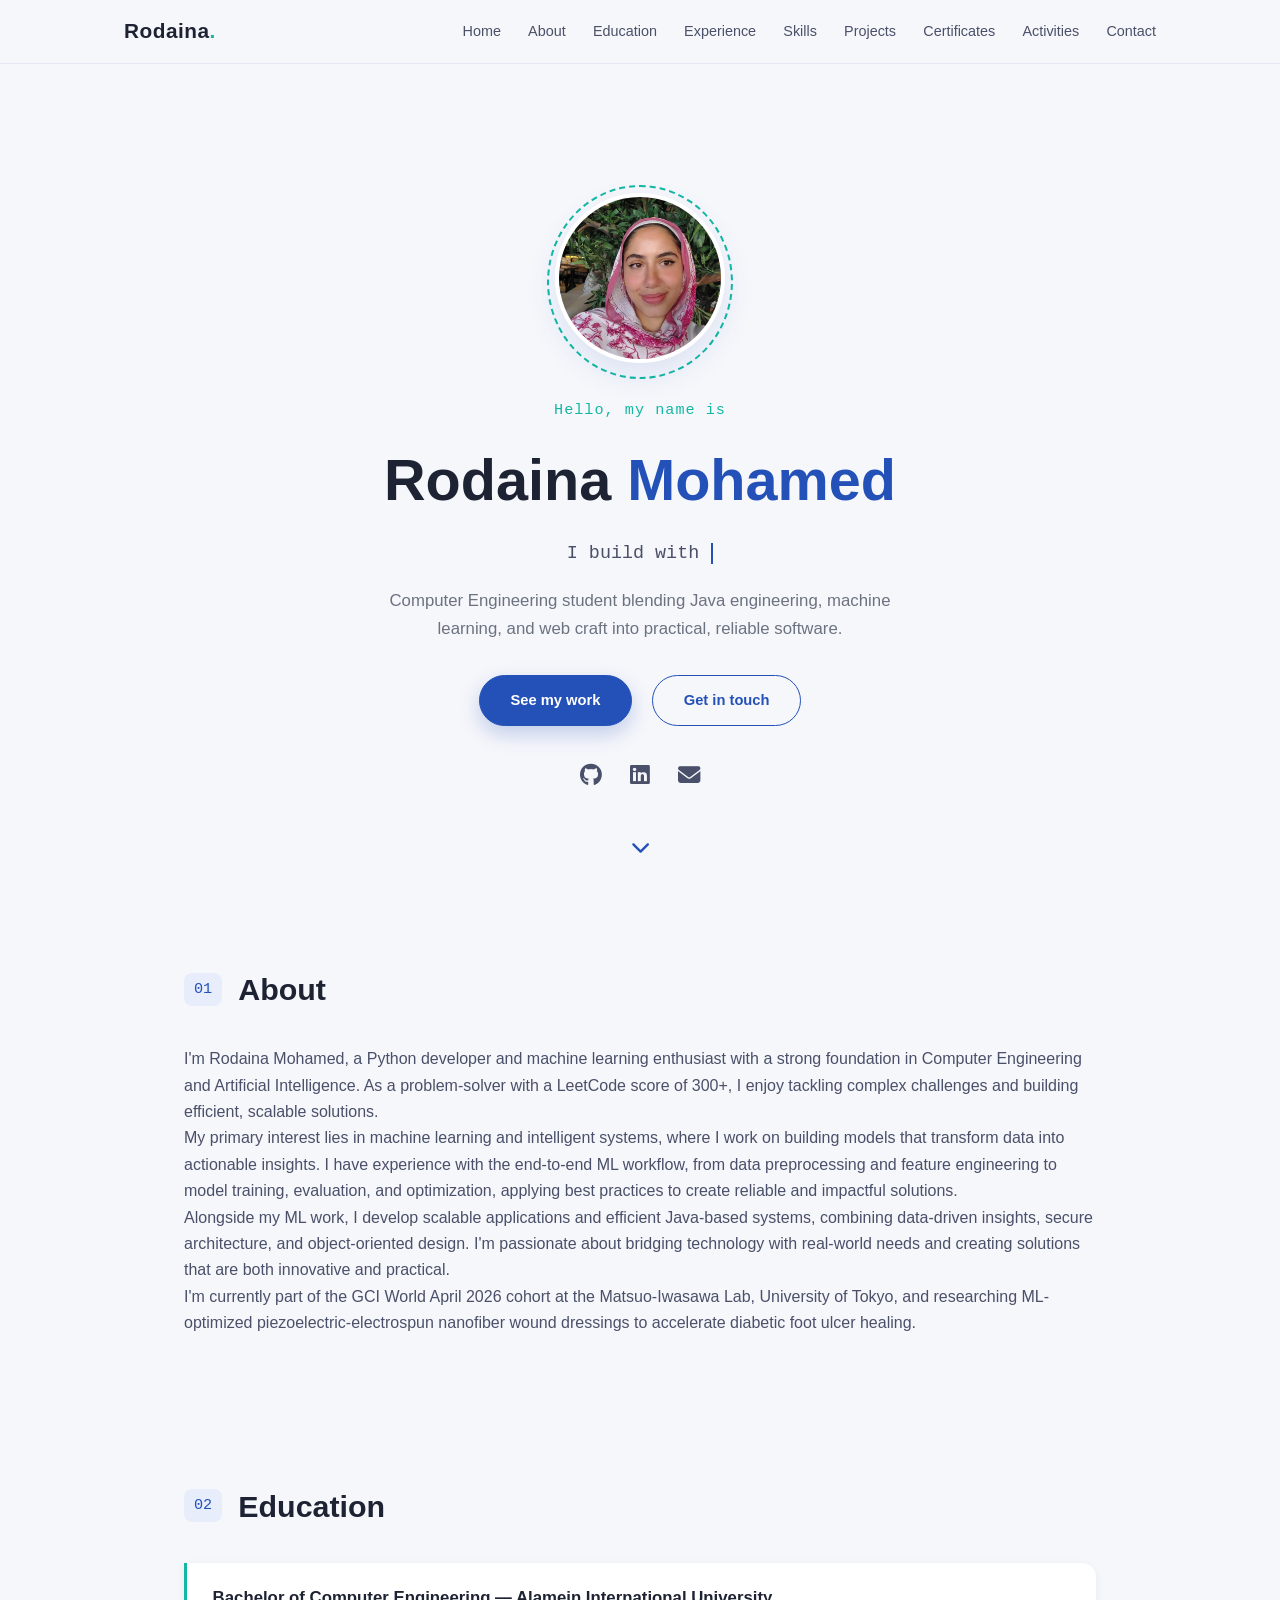
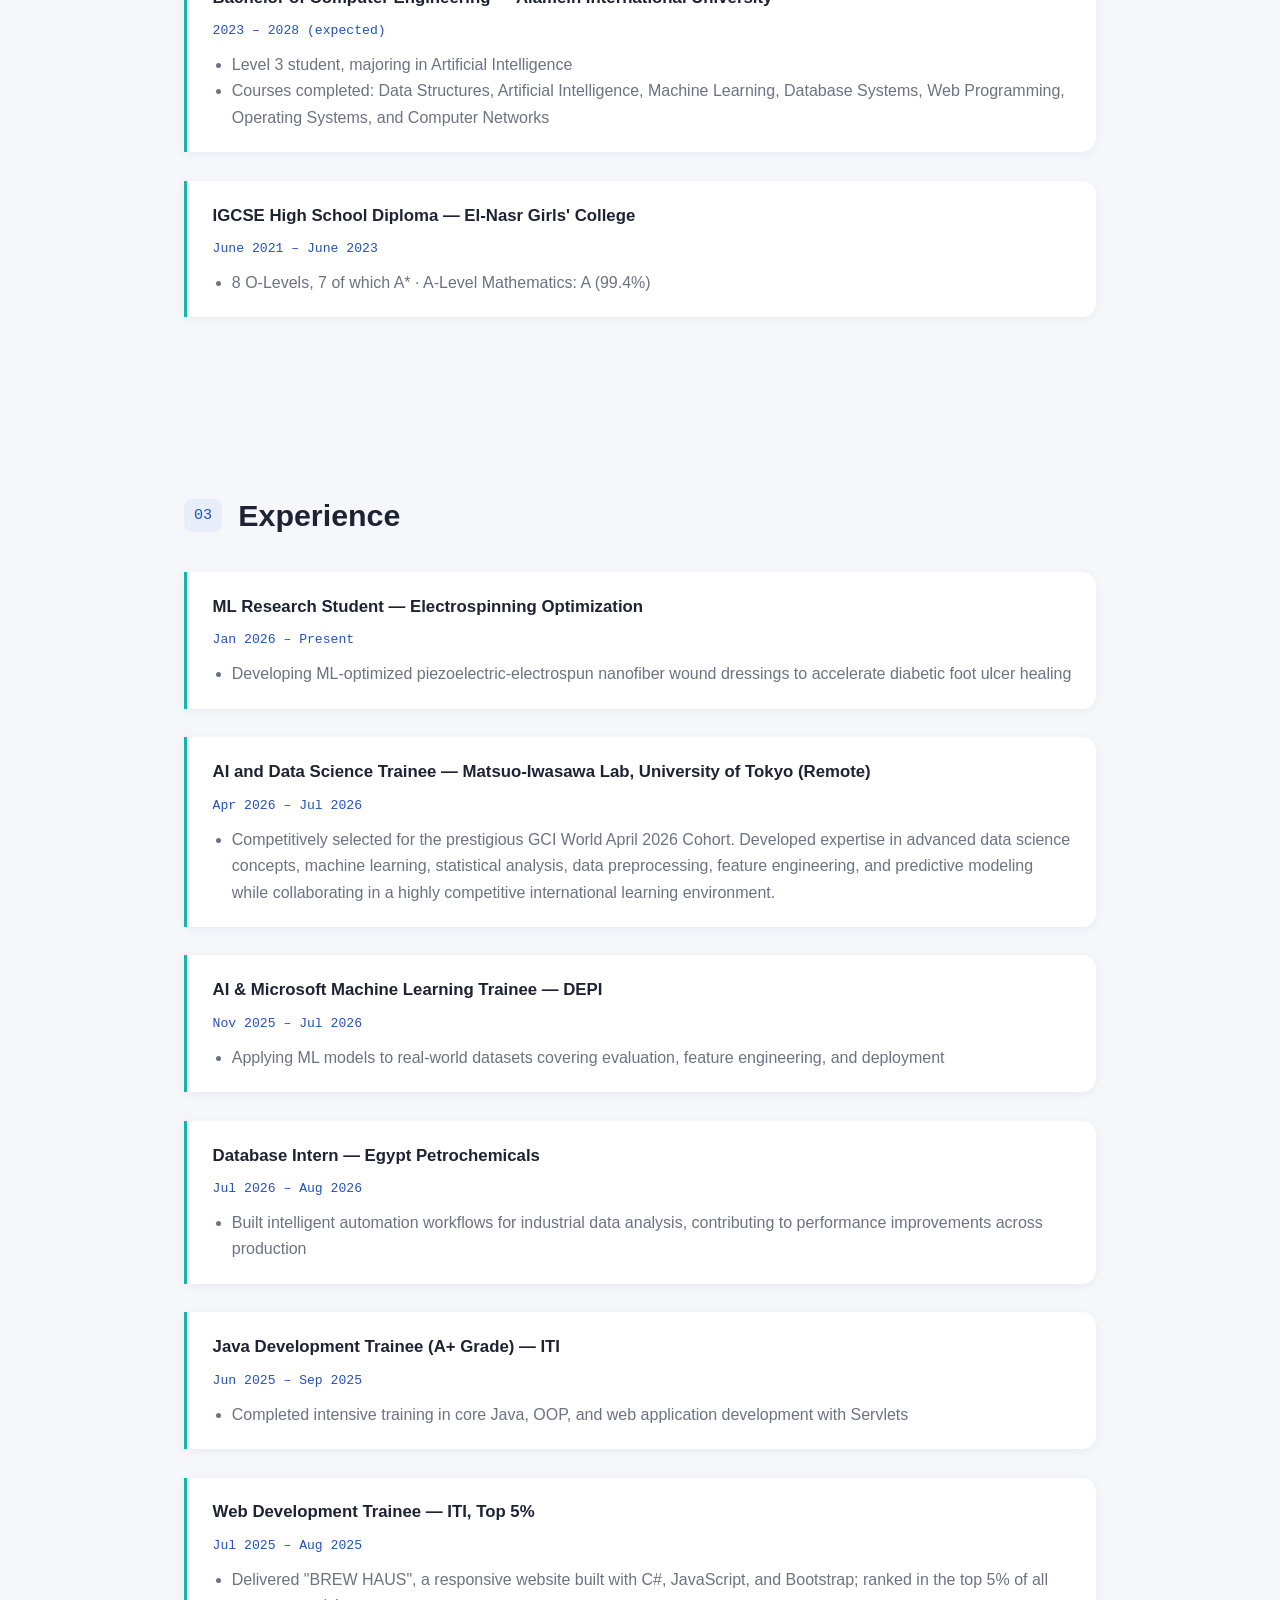
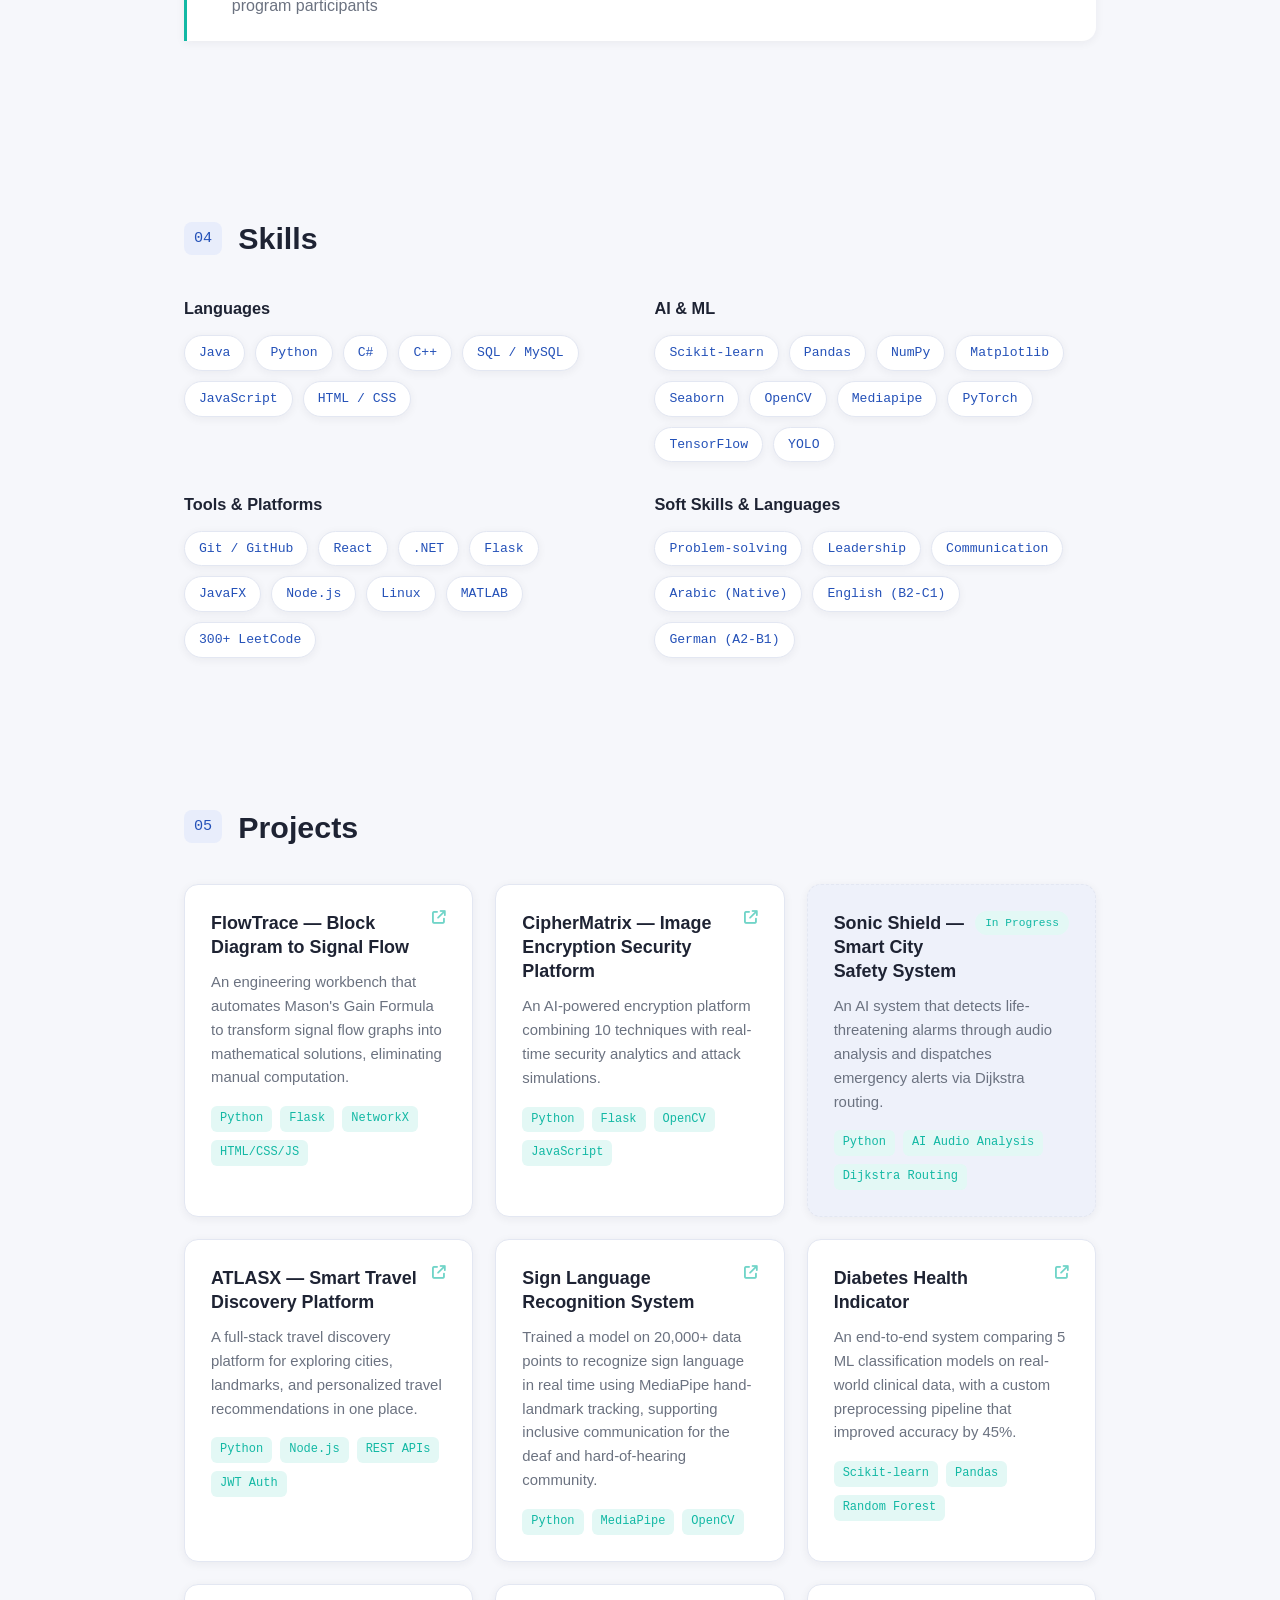
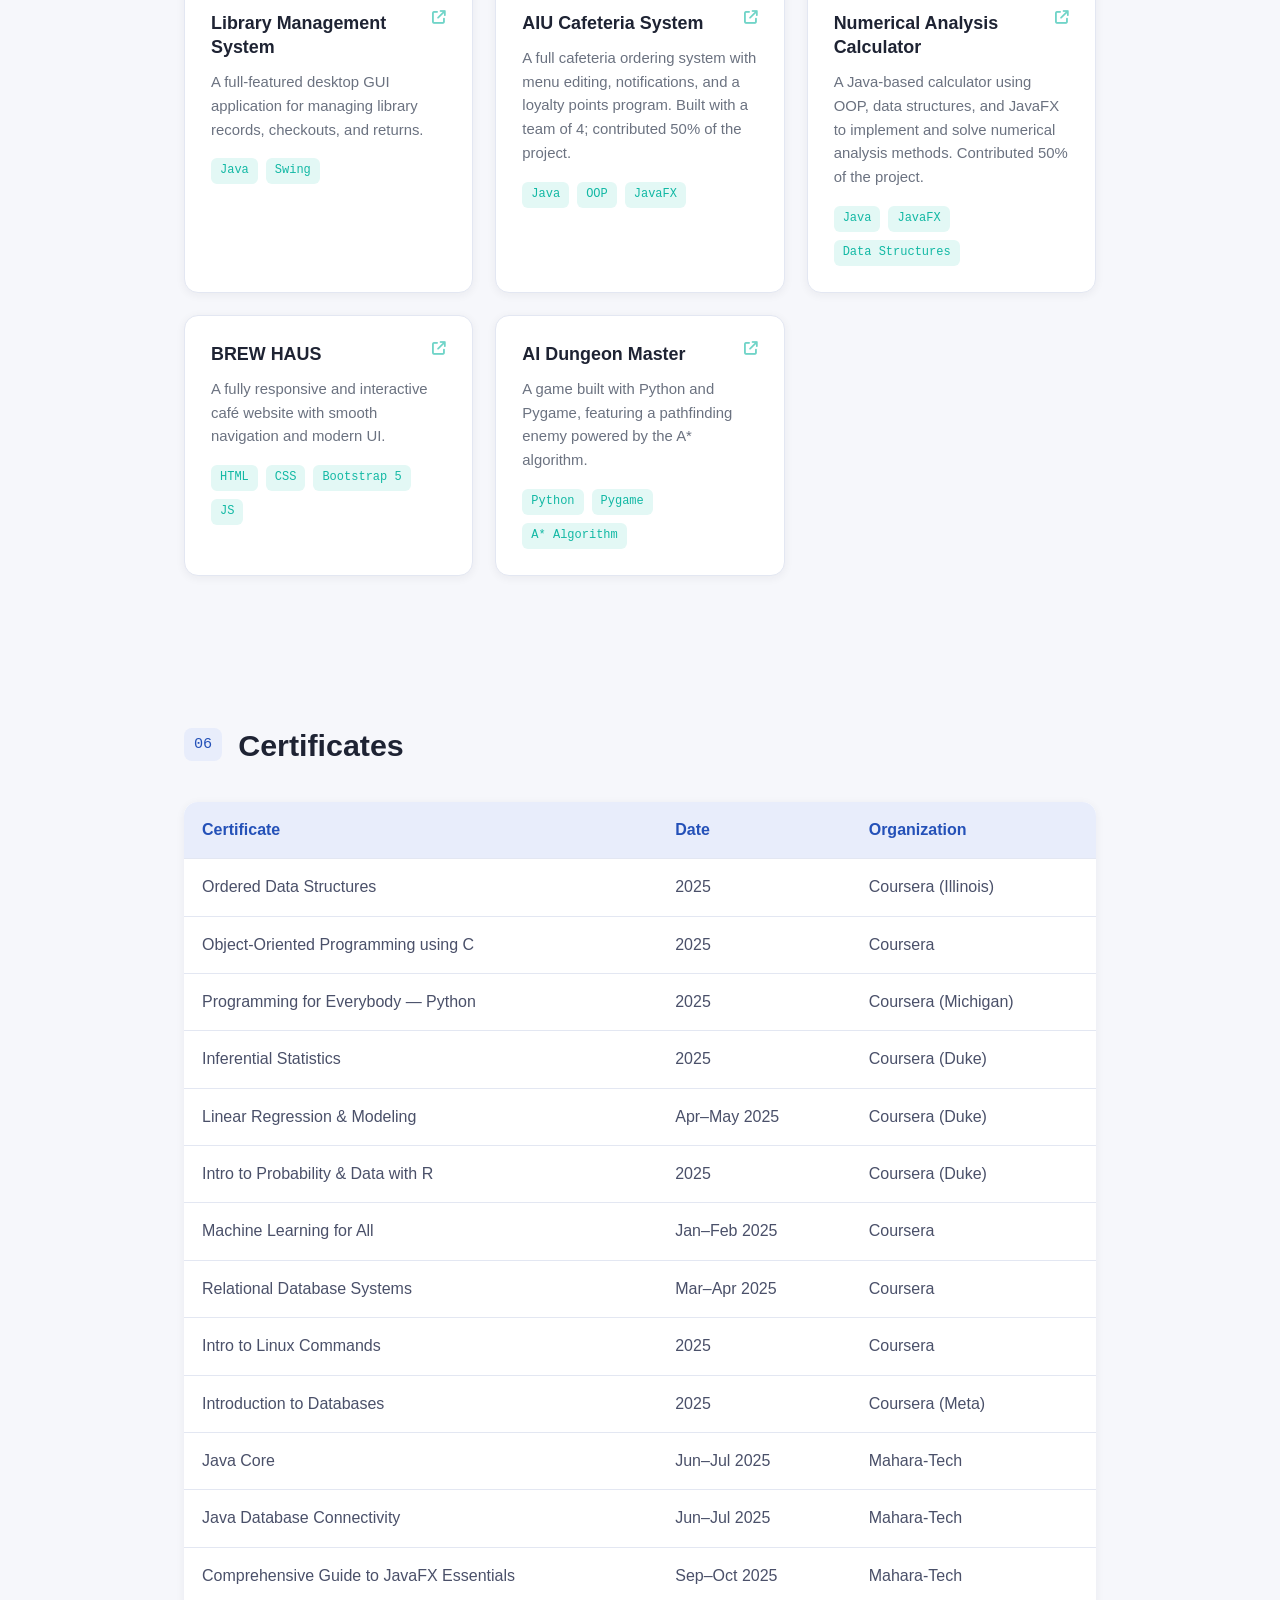
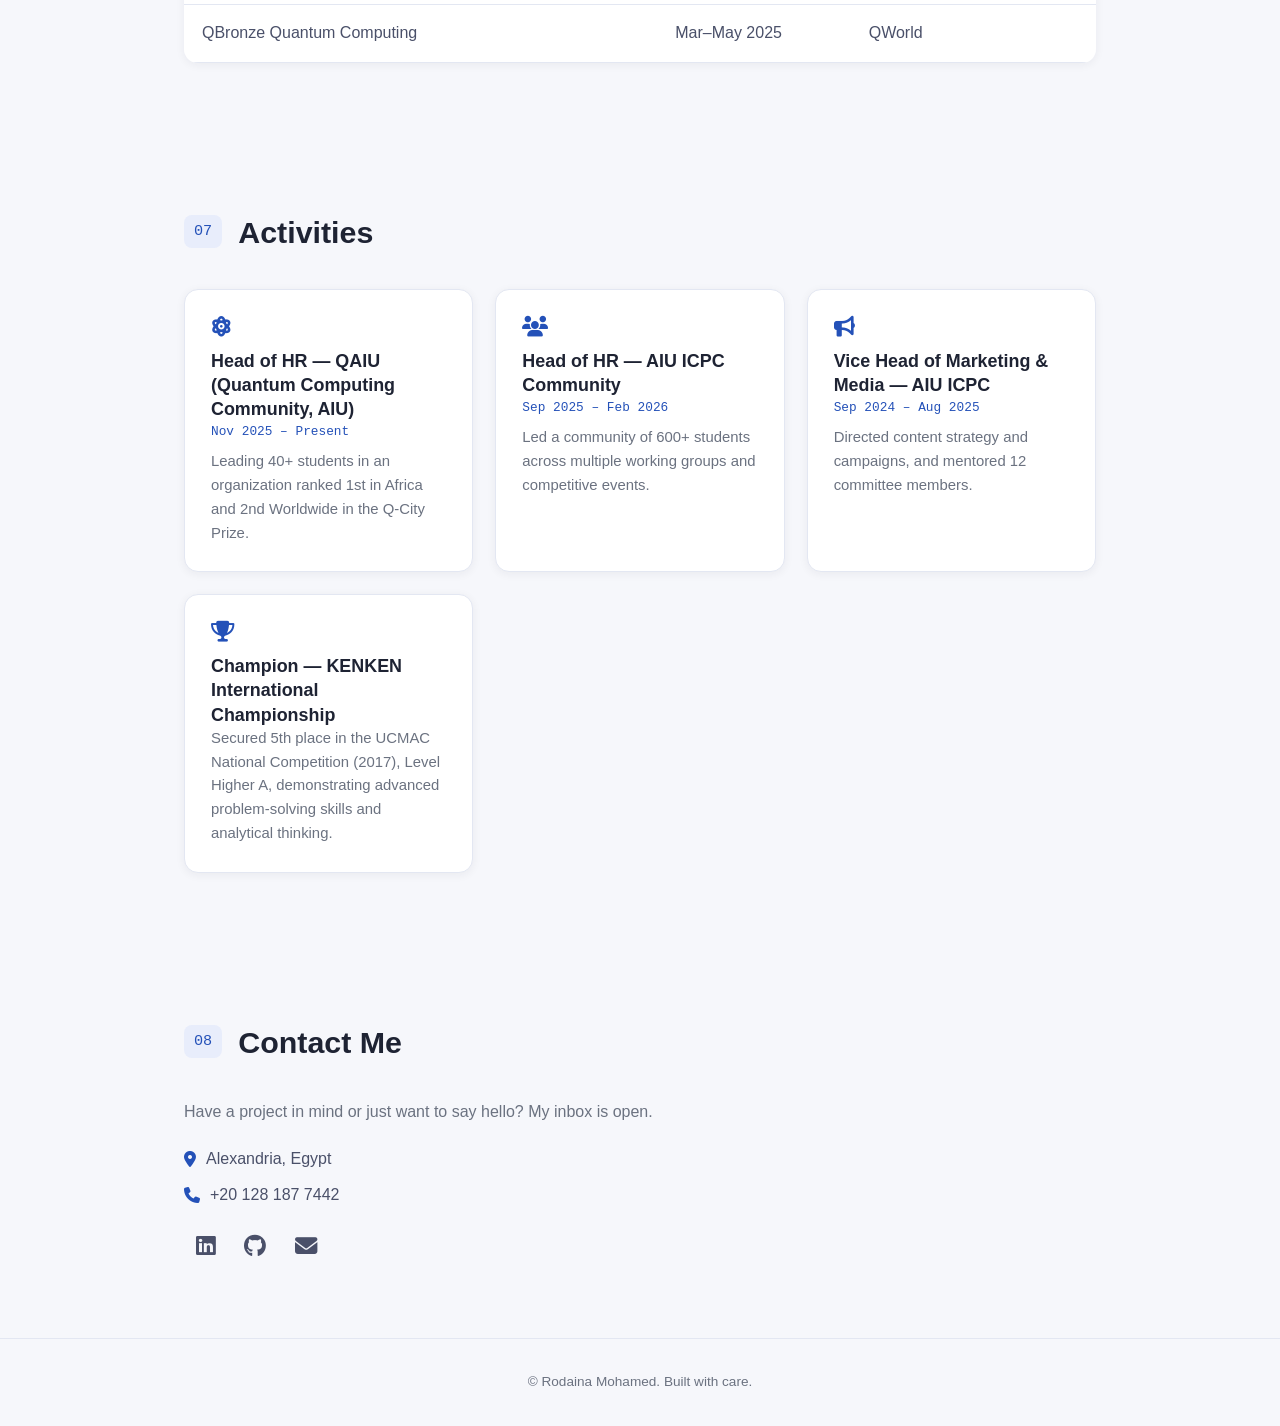
==== commit 7d333b91: "Update index.html" ====
--- a/index.html
+++ b/index.html
@@ -128,7 +128,7 @@
 
     <div class="exp-item">
       <h3>AI and Data Science Trainee — Matsuo-Iwasawa Lab, University of Tokyo (Remote)</h3>
-      <span>Apr 2026 – Hul 2026</span>
+      <span>Apr 2026 – Jul 2026</span>
       <ul>
         <li>Competitively selected for the prestigious GCI World April 2026 Cohort. 
           Developed expertise in advanced data science concepts, machine learning, statistical analysis, data preprocessing, feature engineering, and predictive modeling while 
